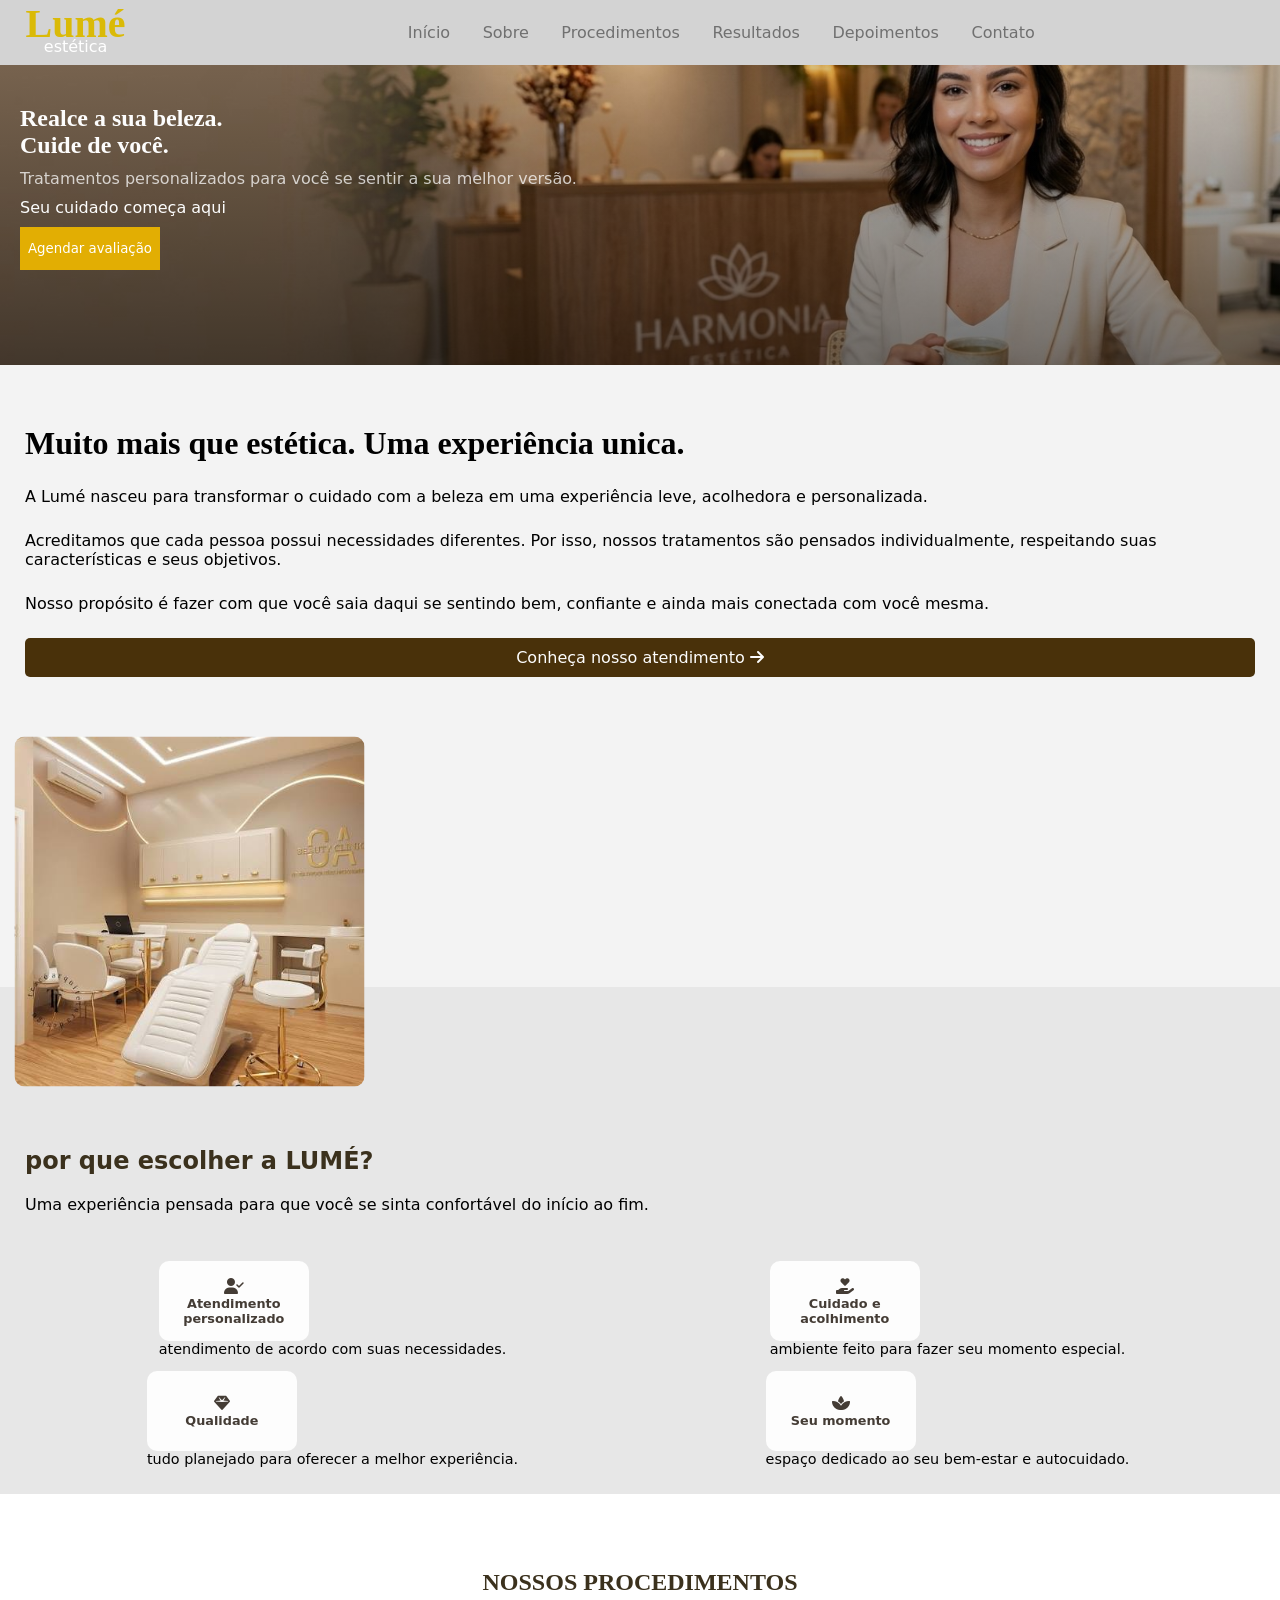
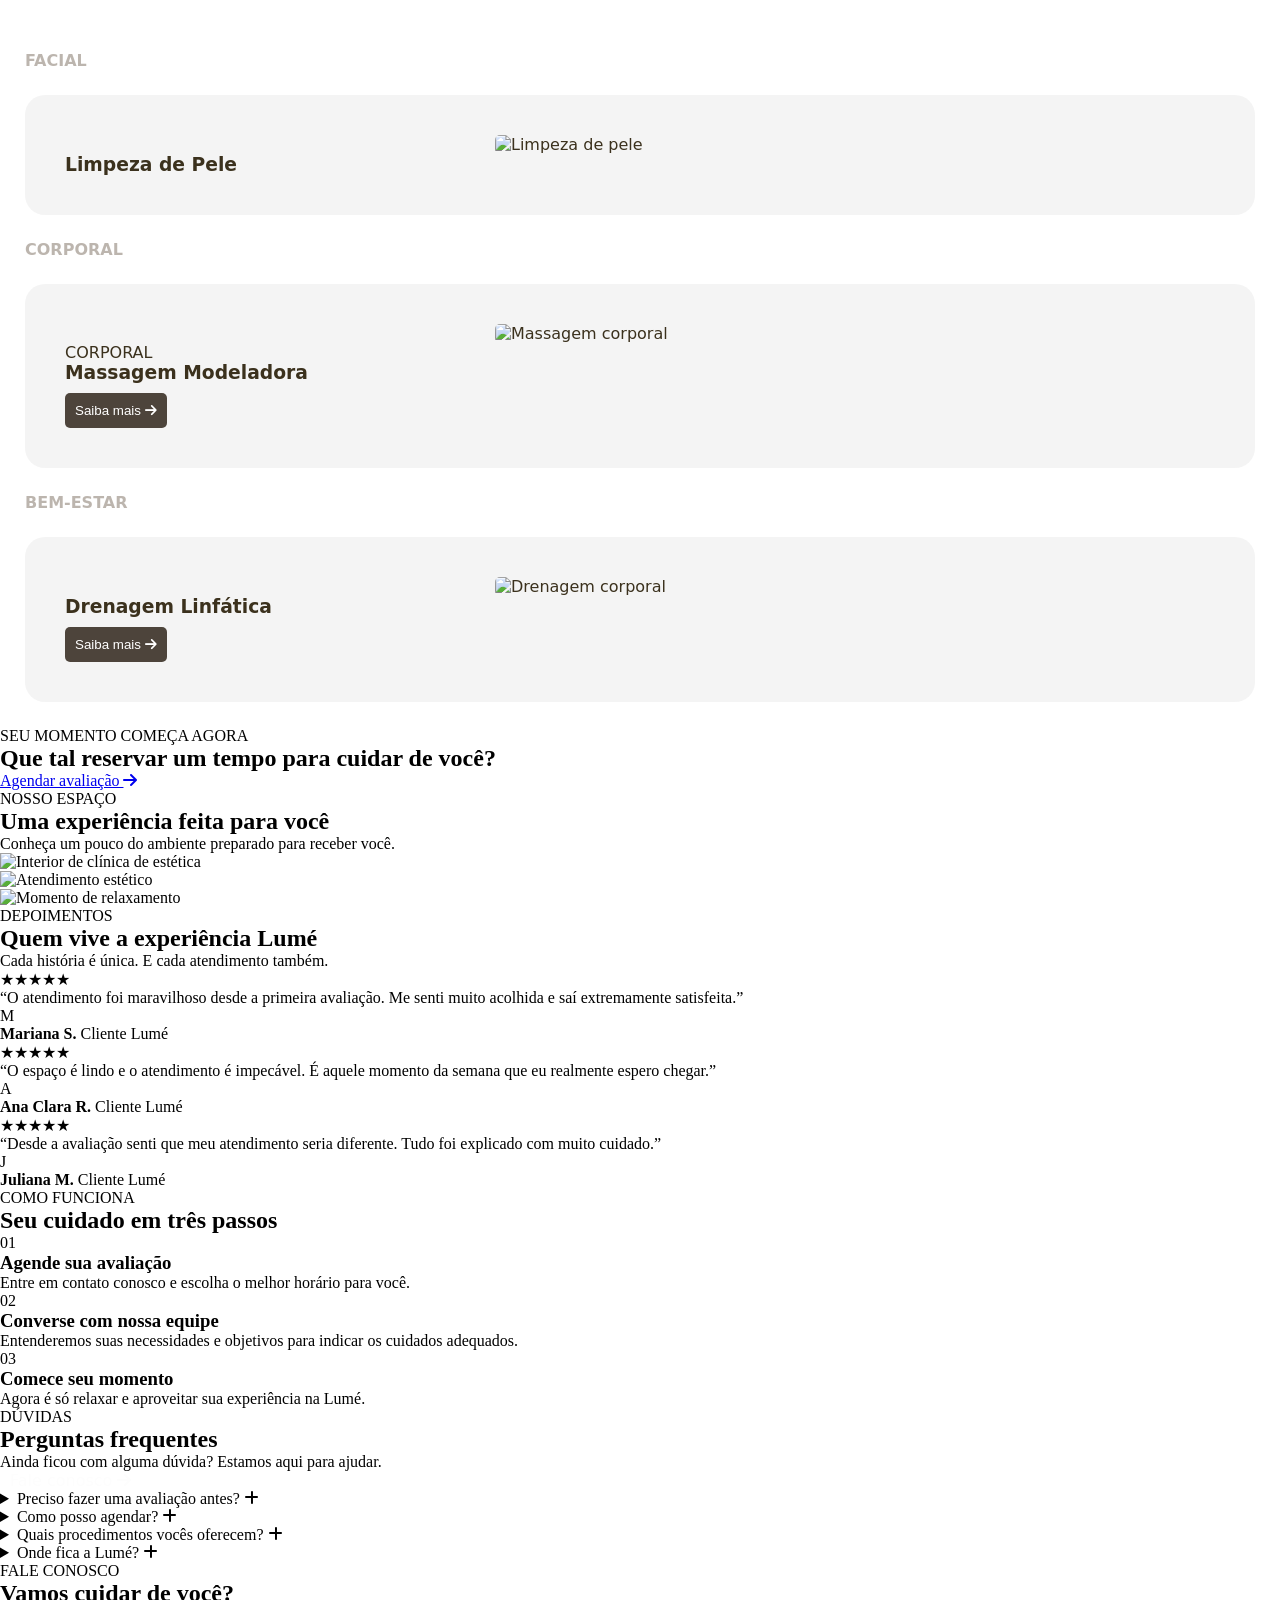
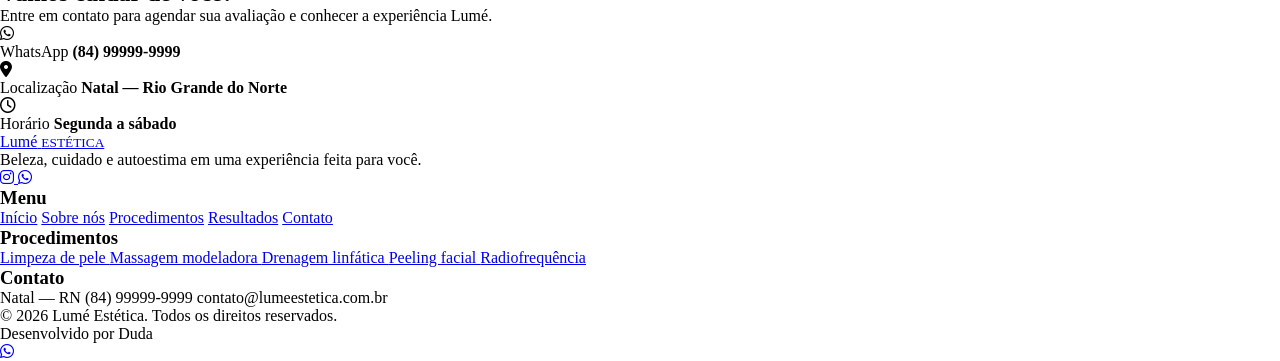
==== index.html @ 8b25fb11 "Initial commit" ====
<!DOCTYPE html>
<html lang="pt-BR">

<head>
    <meta charset="UTF-8">
    <meta name="viewport" content="width=device-width, initial-scale=1.0">

    <meta name="description"
        content="Lumé Estética — cuidados personalizados para realçar sua beleza, autoestima e bem-estar.">

    <title>Lumé Estética | Beleza, cuidado e autoestima</title>

    <!-- Google Fonts -->
    <link rel="preconnect" href="https://fonts.googleapis.com">
    <link rel="preconnect" href="https://fonts.gstatic.com" crossorigin>

    <link
        href="https://fonts.googleapis.com/css2?family=DM+Sans:wght@400;500;600;700&family=Playfair+Display:wght@400;500;600;700&display=swap"
        rel="stylesheet">

    <!-- Font Awesome -->
    <link rel="stylesheet"
        href="https://cdnjs.cloudflare.com/ajax/libs/font-awesome/6.5.2/css/all.min.css">

    <link rel="stylesheet" href="style.css">
</head>

<body>

    <!-- ================= HEADER ================= -->

    <header class="header">

        <div class="header-container">

            <div id="logo">
                <h1>Lumé</h1>
                <h2>estética</h2>
            </div>
            
            <nav id="nav">

                <a href="#inicio">Início</a>
                <a href="#sobre">Sobre</a>
                <a href="#procedimentos">Procedimentos</a>
                <a href="#resultados">Resultados</a>
                <a href="#depoimentos">Depoimentos</a>
                <a href="#contato">Contato</a>

            </nav>

            <button id="menu-mobile" class="hide">
                <i class="fa-solid fa-bars"></i>
            </button>

        </div>

    </header>


    <main>
        <section id="inicio">

            <div id="inicio-container">

                <div id="inicio-text">

                    <div id="title">
                        <h1>
                        Realce a sua beleza.
                    </h1>
                    <h1>
                        Cuide de você.
                    </h1>
                    </div>
                    
                    <p class="info">
                        Tratamentos personalizados para você se sentir
                        a
                        sua melhor versão.
                    </p>

                    <p class="dest">Seu cuidado começa aqui</p>
                        <button id="inicio-button">
                         <p>Agendar avaliação</p>
                        </button>
                        
                </div>
            </div>
        </section>

        <!-- ================= SOBRE ================= -->

        <section id="sobre">

            <div id="sobre-container">
         
                <div id="sobre-text">

                    <h2>
                        Muito mais que estética.
                        <span>Uma experiência unica.</span>
                    </h2>

                    <p>
                        A Lumé nasceu para transformar o cuidado com a
                        beleza em uma experiência leve, acolhedora e
                        personalizada.
                    </p>

                    <p>
                        Acreditamos que cada pessoa possui necessidades
                        diferentes. Por isso, nossos tratamentos são
                        pensados individualmente, respeitando suas
                        características e seus objetivos.
                    </p>

                    <p>
                        Nosso propósito é fazer com que você saia daqui
                        se sentindo bem, confiante e ainda mais conectada
                        com você mesma.
                    </p>

                    <div class="link">
                        <a href="#contato" class="text-link">
                        Conheça nosso atendimento
                        <i class="fa-solid fa-arrow-right"></i>
                    </a>
                    </div>
                    

                </div>

                <div class="img">
                    <img
                    src="imagens/clinica.png"
                    alt="clinica">
                </div>

            </div>

        </section>


        <!-- ================= DIFERENCIAIS ================= -->

        <section id="benefits">

            <div id="container">
                    <h2>
                        por que escolher a <span>LUMÉ?</span>
                    </h2>
                    <p>
                        Uma experiência pensada para que você se sinta
                        confortável do início ao fim.
                    </p>

                </div>


                <div class="benefits-grid">

                    <article class="benefit-card">

                        <div class="benefit-icon">
                            <i class="fa-solid fa-user-check"></i>
                            <h3>Atendimento personalizado</h3>
                        </div>

                        <p>
                            atendimento de acordo com suas
                            necessidades.
                        </p>

                    </article>


                    <article class="benefit-card">

                        <div class="benefit-icon">
                            <i class="fa-solid fa-hand-holding-heart"></i>
                            <h3>Cuidado e acolhimento</h3>
                        </div> 

                        <p>
                            ambiente feito para fazer seu momento especial.
                        </p>

                    </article>

                    <article class="benefit-card">

                        <div class="benefit-icon">
                            <i class="fa-solid fa-gem"></i>
                            <h3>Qualidade</h3>
                        </div>

                        <p>
                           tudo planejado para oferecer a melhor experiência.
                        </p>

                    </article>


                    <article class="benefit-card">

                        <div class="benefit-icon">
                            <i class="fa-solid fa-spa"></i>
                            <h3>Seu momento</h3>
                        </div>

                        <p>
                            espaço dedicado ao seu bem-estar e autocuidado.
                        </p>

                    </article>
                </div>
            </div>
        </section>


        <!-- ================= PROCEDIMENTOS ================= -->

        <section id="procedimentos">

            <div class="container">

                        <h2>
                            NOSSOS PROCEDIMENTOS
                        </h2>      

                <div class="procedimentos-grid">


                    <!-- PROCEDIMENTO 1 -->

                    <h4>FACIAL</h4>

                    <article class="procedimentos-card">

                        <div class="procedimentos-image">

                            <img
                                src="https://images.unsplash.com/photo-1570172619644-dfd03ed5d881?auto=format&fit=crop&w=800&q=80"
                                alt="Limpeza de pele">

                        </div>

                        <div class="procedimentos-content">

                            <h3>Limpeza de Pele</h3>
                        </div>

                    </article>


                    <!-- PROCEDIMENTO 2 -->

                    <h4>CORPORAL</h4>

                    <article class="procedimentos-card">

                        <div class="procedimentos-image">

                            <img
                                src="https://images.unsplash.com/photo-1540555700478-4be289fbecef?auto=format&fit=crop&w=800&q=80"
                                alt="Massagem corporal">

                        </div>

                        <div class="procedimentos-content">

                            <span>CORPORAL</span>

                            <h3>Massagem Modeladora</h3>


                            <button>
                                Saiba mais
                                <i class="fa-solid fa-arrow-right"></i>
                            </button>

                        </div>

                    </article>


                    <!-- PROCEDIMENTO 3 -->

                    <h4>BEM-ESTAR</h4>

                    <article class="procedimentos-card">

                        <div class="procedimentos-image">

                            <img
                                src="https://images.unsplash.com/photo-1600334129128-685c5582fd35?auto=format&fit=crop&w=800&q=80"
                                alt="Drenagem corporal">

                        </div>

                        <div class="procedimentos-content">

                            <h3>Drenagem Linfática</h3>

                            <button>
                                Saiba mais
                                <i class="fa-solid fa-arrow-right"></i>
                            </button>

                        </div>

                    </article>

                </div>

            </div>

        </section>


        <!-- ================= CTA ================= -->

        <section class="cta">

            <div class="container cta-content">

                <div>

                    <span>
                        SEU MOMENTO COMEÇA AGORA
                    </span>

                    <h2>
                        Que tal reservar um tempo
                        para cuidar de você?
                    </h2>

                </div>

                <a href="#contato" class="btn-light">
                    Agendar avaliação
                    <i class="fa-solid fa-arrow-right"></i>
                </a>

            </div>

        </section>


        <!-- ================= RESULTADOS ================= -->

        <section class="results" id="resultados">

            <div class="container">

                <div class="section-heading center">

                    <span class="section-label">
                        NOSSO ESPAÇO
                    </span>

                    <h2>
                        Uma experiência feita
                        para você
                    </h2>

                    <p>
                        Conheça um pouco do ambiente preparado
                        para receber você.
                    </p>

                </div>


                <div class="gallery">

                    <div class="gallery-item large">

                        <img
                            src="https://images.unsplash.com/photo-1600334089648-b0d9d3028eb2?auto=format&fit=crop&w=1000&q=85"
                            alt="Interior de clínica de estética">

                    </div>

                    <div class="gallery-item">

                        <img
                            src="https://images.unsplash.com/photo-1576091160399-112ba8d25d1d?auto=format&fit=crop&w=800&q=85"
                            alt="Atendimento estético">

                    </div>

                    <div class="gallery-item">

                        <img
                            src="https://images.unsplash.com/photo-1544161515-4ab6ce6db874?auto=format&fit=crop&w=800&q=85"
                            alt="Momento de relaxamento">

                    </div>

                </div>

            </div>

        </section>


        <!-- ================= DEPOIMENTOS ================= -->

        <section class="testimonials" id="depoimentos">

            <div class="container">

                <div class="section-heading center">

                    <span class="section-label">
                        DEPOIMENTOS
                    </span>

                    <h2>
                        Quem vive a experiência Lumé
                    </h2>

                    <p>
                        Cada história é única. E cada atendimento
                        também.
                    </p>

                </div>


                <div class="testimonials-grid">


                    <article class="testimonial">

                        <div class="stars">
                            ★★★★★
                        </div>

                        <p>
                            “O atendimento foi maravilhoso desde a
                            primeira avaliação. Me senti muito
                            acolhida e saí extremamente satisfeita.”
                        </p>

                        <div class="client">

                            <div class="client-avatar">
                                M
                            </div>

                            <div>
                                <strong>Mariana S.</strong>
                                <span>Cliente Lumé</span>
                            </div>

                        </div>

                    </article>


                    <article class="testimonial">

                        <div class="stars">
                            ★★★★★
                        </div>

                        <p>
                            “O espaço é lindo e o atendimento é
                            impecável. É aquele momento da semana
                            que eu realmente espero chegar.”
                        </p>

                        <div class="client">

                            <div class="client-avatar">
                                A
                            </div>

                            <div>
                                <strong>Ana Clara R.</strong>
                                <span>Cliente Lumé</span>
                            </div>

                        </div>

                    </article>


                    <article class="testimonial">

                        <div class="stars">
                            ★★★★★
                        </div>

                        <p>
                            “Desde a avaliação senti que meu
                            atendimento seria diferente. Tudo foi
                            explicado com muito cuidado.”
                        </p>

                        <div class="client">

                            <div class="client-avatar">
                                J
                            </div>

                            <div>
                                <strong>Juliana M.</strong>
                                <span>Cliente Lumé</span>
                            </div>

                        </div>

                    </article>

                </div>

            </div>

        </section>


        <!-- ================= COMO FUNCIONA ================= -->

        <section class="how">

            <div class="container">

                <div class="section-heading center">

                    <span class="section-label">
                        COMO FUNCIONA
                    </span>

                    <h2>
                        Seu cuidado em três passos
                    </h2>

                </div>


                <div class="steps">

                    <div class="step">

                        <div class="step-number">
                            01
                        </div>

                        <h3>Agende sua avaliação</h3>

                        <p>
                            Entre em contato conosco e escolha
                            o melhor horário para você.
                        </p>

                    </div>


                    <div class="step">

                        <div class="step-number">
                            02
                        </div>

                        <h3>Converse com nossa equipe</h3>

                        <p>
                            Entenderemos suas necessidades e
                            objetivos para indicar os cuidados
                            adequados.
                        </p>

                    </div>


                    <div class="step">

                        <div class="step-number">
                            03
                        </div>

                        <h3>Comece seu momento</h3>

                        <p>
                            Agora é só relaxar e aproveitar
                            sua experiência na Lumé.
                        </p>

                    </div>

                </div>

            </div>

        </section>


        <!-- ================= FAQ ================= -->

        <section class="faq">

            <div class="container faq-content">

                <div class="faq-title">

                    <span class="section-label">
                        DÚVIDAS
                    </span>

                    <h2>
                        Perguntas frequentes
                    </h2>

                    <p>
                        Ainda ficou com alguma dúvida?
                        Estamos aqui para ajudar.
                    </p>

                    <a href="#contato" class="text-link">
                        Fale conosco
                        <i class="fa-solid fa-arrow-right"></i>
                    </a>

                </div>


                <div class="faq-list">

                    <details>

                        <summary>
                            Preciso fazer uma avaliação antes?
                            <i class="fa-solid fa-plus"></i>
                        </summary>

                        <p>
                            A avaliação permite entender suas
                            necessidades e definir quais cuidados
                            são mais adequados para o seu caso.
                        </p>

                    </details>


                    <details>

                        <summary>
                            Como posso agendar?
                            <i class="fa-solid fa-plus"></i>
                        </summary>

                        <p>
                            Você pode entrar em contato pelo
                            WhatsApp ou utilizar o formulário
                            desta página.
                        </p>

                    </details>


                    <details>

                        <summary>
                            Quais procedimentos vocês oferecem?
                            <i class="fa-solid fa-plus"></i>
                        </summary>

                        <p>
                            Trabalhamos com diferentes protocolos
                            faciais e corporais. A indicação depende
                            da avaliação individual.
                        </p>

                    </details>


                    <details>

                        <summary>
                            Onde fica a Lumé?
                            <i class="fa-solid fa-plus"></i>
                        </summary>

                        <p>
                            Estamos localizados em Natal/RN.
                            Entre em contato para consultar nosso
                            endereço e horários disponíveis.
                        </p>

                    </details>

                </div>

            </div>

        </section>


        <!-- ================= CONTATO ================= -->

        <section class="contact" id="contato">

            <div class="container contact-content">


                <div class="contact-info">

                    <span class="section-label">
                        FALE CONOSCO
                    </span>

                    <h2>
                        Vamos cuidar de você?
                    </h2>

                    <p>
                        Entre em contato para agendar sua avaliação
                        e conhecer a experiência Lumé.
                    </p>


                    <div class="contact-item">

                        <div class="contact-icon">
                            <i class="fa-brands fa-whatsapp"></i>
                        </div>

                        <div>
                            <span>WhatsApp</span>
                            <strong>(84) 99999-9999</strong>
                        </div>

                    </div>


                    <div class="contact-item">

                        <div class="contact-icon">
                            <i class="fa-solid fa-location-dot"></i>
                        </div>

                        <div>
                            <span>Localização</span>
                            <strong>Natal — Rio Grande do Norte</strong>
                        </div>

                    </div>


                    <div class="contact-item">

                        <div class="contact-icon">
                            <i class="fa-regular fa-clock"></i>
                        </div>

                        <div>
                            <span>Horário</span>
                            <strong>Segunda a sábado</strong>
                        </div>

                    </div>

                </div>


                
                </div>

            </div>

        </section>

    </main>


    <!-- ================= FOOTER ================= -->

    <footer class="footer">

        <div class="container footer-content">


            <div class="footer-brand">

                <a href="#" class="logo footer-logo">

                    <span>Lumé</span>
                    <small>ESTÉTICA</small>

                </a>

                <p>
                    Beleza, cuidado e autoestima em
                    uma experiência feita para você.
                </p>

                <div class="social">

                    <a href="#" aria-label="Instagram">
                        <i class="fa-brands fa-instagram"></i>
                    </a>

                    <a href="#" aria-label="WhatsApp">
                        <i class="fa-brands fa-whatsapp"></i>
                    </a>

                </div>

            </div>


            <div class="footer-column">

                <h3>Menu</h3>

                <a href="#inicio">Início</a>
                <a href="#sobre">Sobre nós</a>
                <a href="#procedimentos">Procedimentos</a>
                <a href="#resultados">Resultados</a>
                <a href="#contato">Contato</a>

            </div>


            <div class="footer-column">

                <h3>Procedimentos</h3>

                <a href="#procedimentos">
                    Limpeza de pele
                </a>

                <a href="#procedimentos">
                    Massagem modeladora
                </a>

                <a href="#procedimentos">
                    Drenagem linfática
                </a>

                <a href="#procedimentos">
                    Peeling facial
                </a>

                <a href="#procedimentos">
                    Radiofrequência
                </a>

            </div>


            <div class="footer-column">

                <h3>Contato</h3>

                <span>Natal — RN</span>
                <span>(84) 99999-9999</span>
                <span>contato@lumeestetica.com.br</span>

            </div>

        </div>


        <div class="footer-bottom">

            <p>
                © 2026 Lumé Estética. Todos os direitos reservados.
            </p>

            <p>
                Desenvolvido por Duda
            </p>

        </div>

    </footer>


    <!-- ================= WHATSAPP ================= -->

    <a
        href="https://wa.me/5584999999999"
        class="whatsapp"
        target="_blank"
        aria-label="Falar pelo WhatsApp">

        <i class="fa-brands fa-whatsapp"></i>

    </a>


    <script src="script.js"></script>

</body>

</html>
---- style.css ----
* {
    margin: 0px;
    padding: 0px;
    box-sizing: border-box;
    
}

.header-container{
    padding: 23px;
    background-color: rgba(128, 128, 128, 0.349);
    display: flex;
    justify-content: center;
    position: relative;
}

#logo {
    position: absolute;
    top: 0;
    left: 2%;
}

#logo h1 {
    color: rgb(218, 186, 7);
    font-size: 2.5em;
    text-align: center;
}

#logo h2 {
    font-size: 1em;
    color: white;
    font-family: system-ui, -apple-system, BlinkMacSystemFont, 'Segoe UI', Roboto, Oxygen, Ubuntu, Cantarell, 'Open Sans', 'Helvetica Neue', sans-serif;
    font-weight: 400;
    text-align: center;
    margin-top: -10px;
}

#nav{
    justify-content: center;
    display: flex;
    justify-content: space-evenly;
    gap: 7%;
    
    
}

#nav a {
    text-decoration: none;
    color: rgb(71, 71, 71);
    font-family: system-ui, -apple-system, BlinkMacSystemFont, 'Segoe UI', Roboto, Oxygen, Ubuntu, Cantarell, 'Open Sans', 'Helvetica Neue', sans-serif;
    opacity: 0.7;
    
    
}

#nav a:hover{
    border-bottom: 3px solid rgb(218, 186, 7);
    padding-bottom: 1px;
    opacity: 1;
}

.hide {
    display: none;
}

#inicio {
    background-color: rgb(226, 174, 3);
    background-image:  linear-gradient(rgba(7, 7, 7, 0.151), rgba(0, 0, 0, 0.521)), url(imagens/Gemini_Generated_Image_r34bfqr34bfqr34b.jpg);
    background-size: cover;
    background-position: center;
    height: 300px;
}

#inicio-text{
    display: flex;
    flex-direction: column;
    color: #fdfdfd;
    padding: 40px 20px 40px 20px;
    gap: 10px;
}

#inicio-text p {
    font-family: system-ui, -apple-system, BlinkMacSystemFont, 'Segoe UI', Roboto, Oxygen, Ubuntu, Cantarell, 'Open Sans', 'Helvetica Neue', sans-serif;
    
}

.info {
    padding-right: 80px;
    color: rgba(255, 255, 255, 0.747);
}

#inicio-button {
    width: 140px;
    border: none;
    background-color: rgb(226, 174, 3);
    color: white;
    padding: 14px 0px; 
    transition: .4s;
   
}

#inicio-button p {
    font-weight: 500;
   
}

#inicio-button:hover {
    background-color: rgb(207, 143, 5);
    padding: 17px 0px;
    width: 150px;
    box-shadow: 0px 0px 25px rgba(0, 0, 0, 0.507);
    
}

.dest {
    font-weight: 500;
}

#sobre {
    background-color: rgb(243, 243, 243);
    padding: 60px 25px;
}

#sobre-container {
    display: flex;
    flex-direction: column;
    justify-content: center;
    padding-bottom: 180px;
    gap: 70px;
    position: relative;

}

#sobre-text h2 {
    font-size: 2em;
    margin-bottom: 25px;
}

#sobre-text p {
    font-size: 1em;
    margin-bottom: 25px;
    font-family: system-ui, -apple-system, BlinkMacSystemFont, 'Segoe UI', Roboto, Oxygen, Ubuntu, Cantarell, 'Open Sans', 'Helvetica Neue', sans-serif;
}

.link {
    text-align: center;
    background-color: rgb(73, 49, 10);
    padding: 10px;
    border-radius: 5px;
}

.text-link {
    text-decoration: none;
    font-family: system-ui, -apple-system, BlinkMacSystemFont, 'Segoe UI', Roboto, Oxygen, Ubuntu, Cantarell, 'Open Sans', 'Helvetica Neue', sans-serif;
    color: #fdfdfd;
    padding: 10px;
}

#sobre img {
    position: absolute;
    transform: translate(-3%, -3%);
    width: 350px;
    display: block;
    margin: auto;
    border-radius: 10px;
}

#benefits {
    background-color: rgb(231, 231, 231);
    padding: 160px 25px 20px 25px;
    
    font-family: system-ui, -apple-system, BlinkMacSystemFont, 'Segoe UI', Roboto, Oxygen, Ubuntu, Cantarell, 'Open Sans', 'Helvetica Neue', sans-serif;
}

#benefits h2 {
    margin-bottom: 20px;
    color: #3b311d;
  
}

#benefits span {
    font-weight: bolder;
    color: #3b311d;
  
}

.benefits-grid {
    margin-top: 40px;
    display: grid;
    grid-template-columns: 1fr 1fr;
    grid-template-rows: 1fr 1fr;
    justify-content: center;
    align-items: center;
    justify-items: center;
    align-content: center;
    
    text-align: center;
    
}

.benefit-icon {

    font-family: system-ui, -apple-system, BlinkMacSystemFont, 'Segoe UI', Roboto, Oxygen, Ubuntu, Cantarell, 'Open Sans', 'Helvetica Neue', sans-serif;
    border-radius: 10px;
    background-color: #fdfdfd;
    color: #443c35;
    text-align: center;
    width: 150px;
    height: 80px;
    justify-content: center;
    align-items: center;
    justify-items: center;
    align-content: center;

}



.benefit-icon h3{
    font-size: 0.8em;

}

.benefit-card {
    
    padding: 7px;
    justify-content: center;
    align-items: center;
    justify-items: center;
    align-content: center;
    text-align: start;
}

.benefit-card p{
   font-size: 0.9em;
}

#procedimentos h2 {
    padding: 5px;
    margin-top: 70px;
    margin-bottom: 50px;
    font-size: 1.5em;
    color: #3b311d;
    text-align: center;
}

.procedimentos-card {
    position: relative;
background-color: rgba(228, 228, 228, 0.411);
color: #3b311d;
padding: 40px;
margin: 25px;
border-radius: 20px;
font-family: system-ui, -apple-system, BlinkMacSystemFont, 'Segoe UI', Roboto, Oxygen, Ubuntu, Cantarell, 'Open Sans', 'Helvetica Neue', sans-serif;
}

.procedimentos-card p {
   color: black;
}

.procedimentos-card img {
    width: 290px;
    display: block;
    margin: auto;
    border-radius: 5px;
}


#procedimentos h4{
    margin-left: 25px;
    font-weight: bolder;
    color: #68574971;
    font-family: system-ui, -apple-system, BlinkMacSystemFont, 'Segoe UI', Roboto, Oxygen, Ubuntu, Cantarell, 'Open Sans', 'Helvetica Neue', sans-serif;
}

.procedimentos-content button {
    margin-top: 10px;
    text-decoration: none;
    color: white;
    background-color: #3f352bea;
    padding: 10px;
    border: none;
    border-radius: 5px;

}
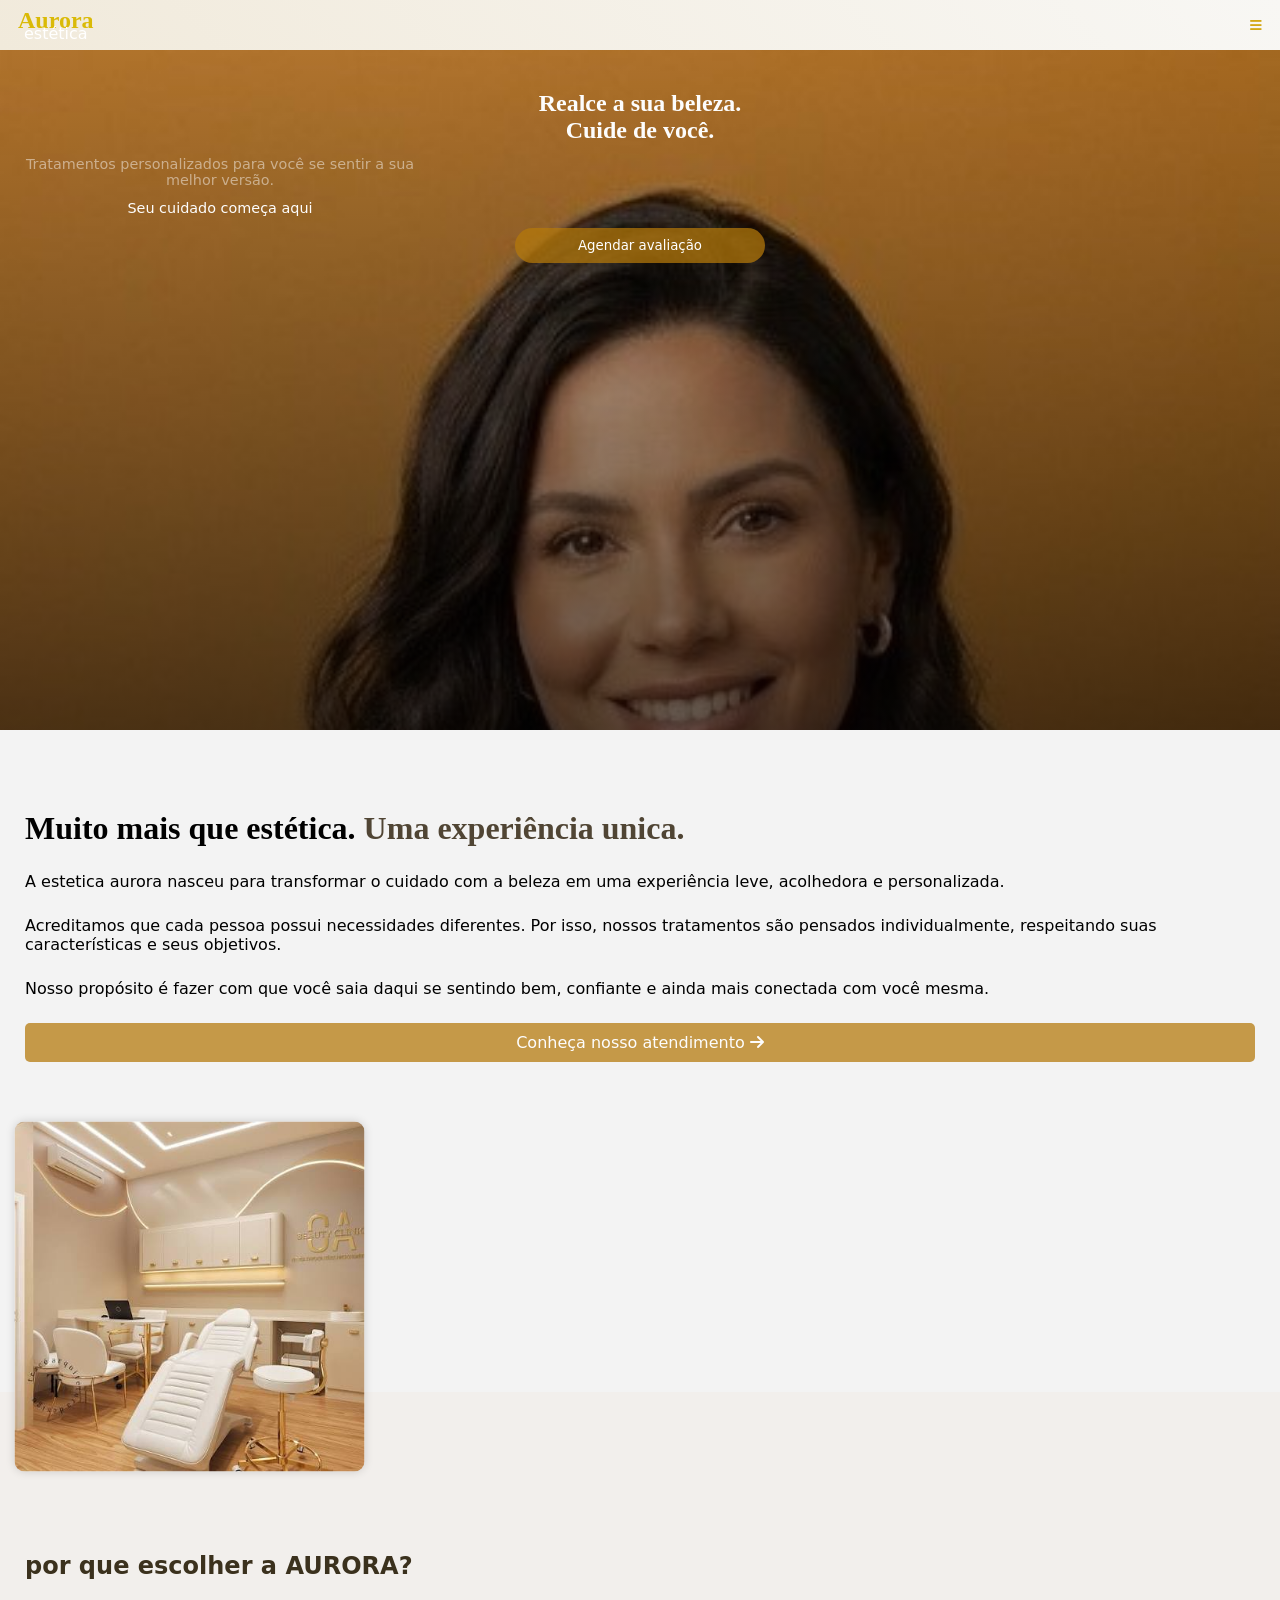
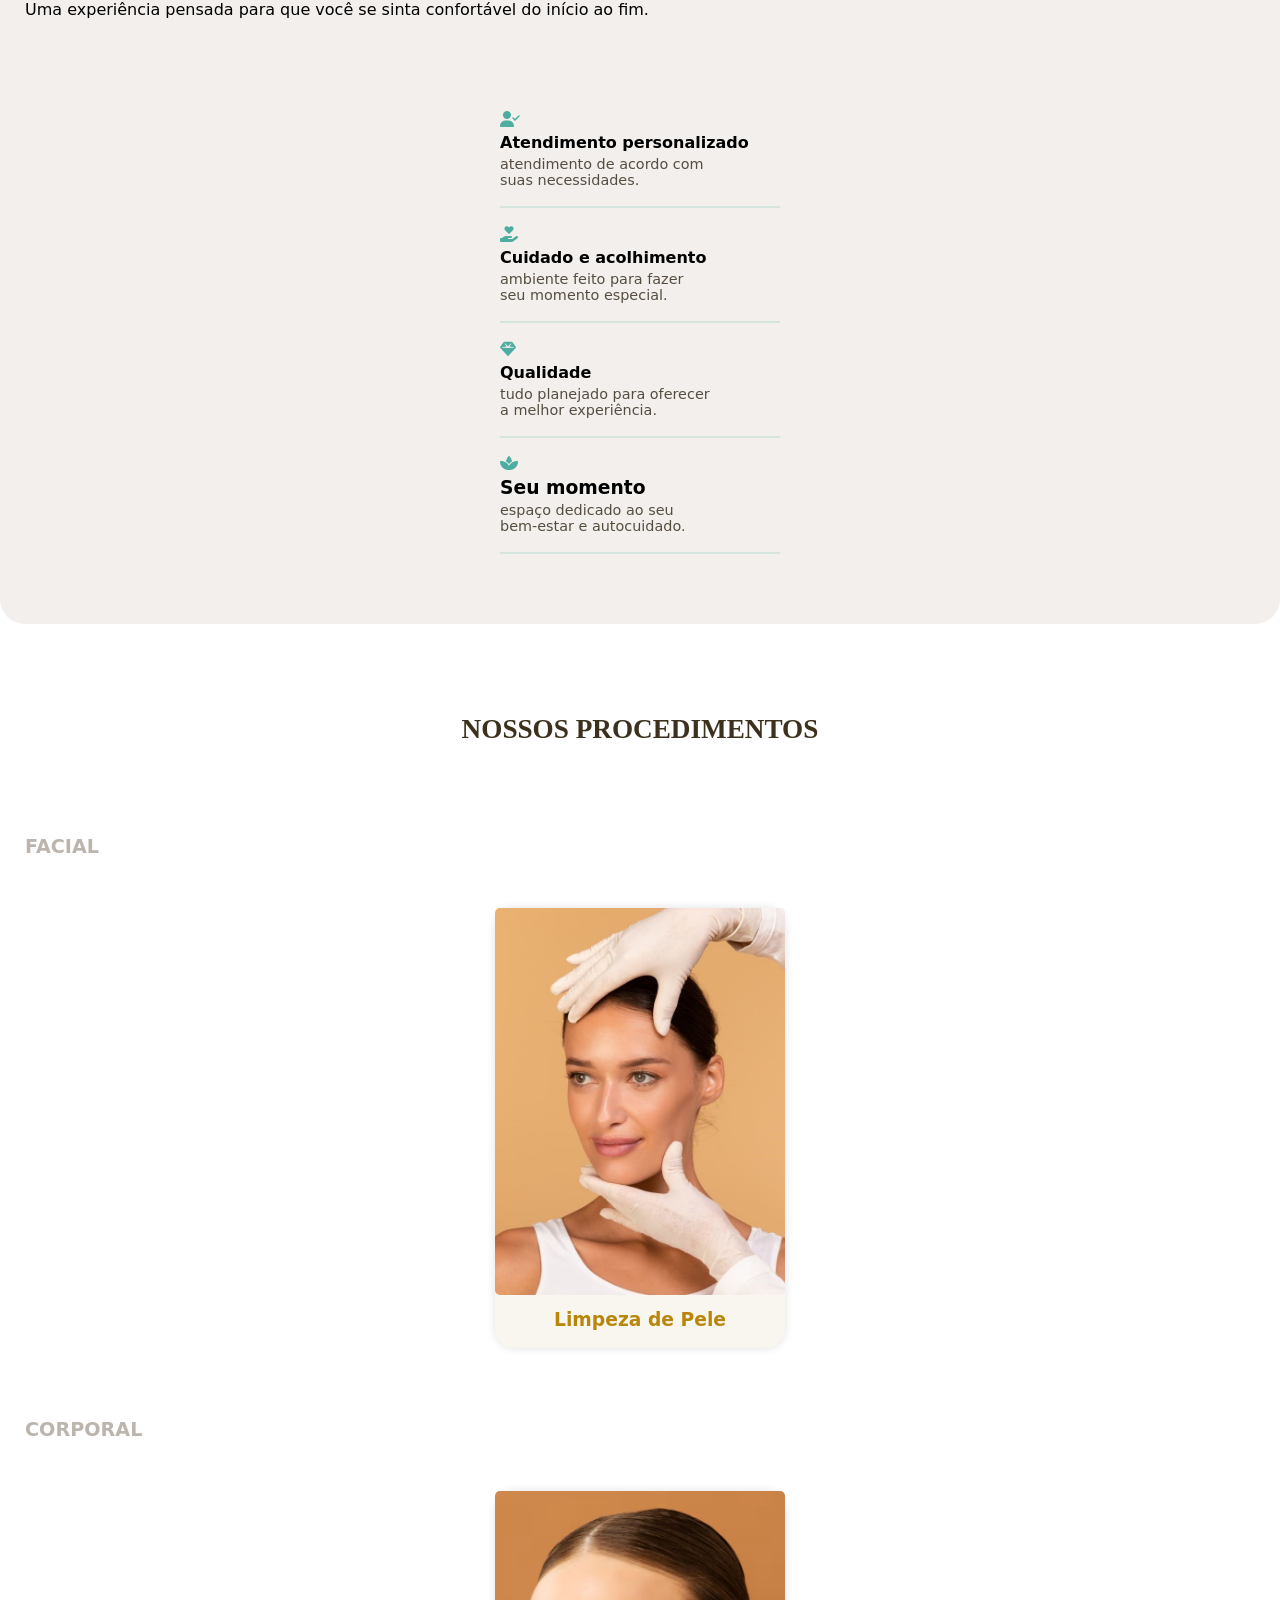
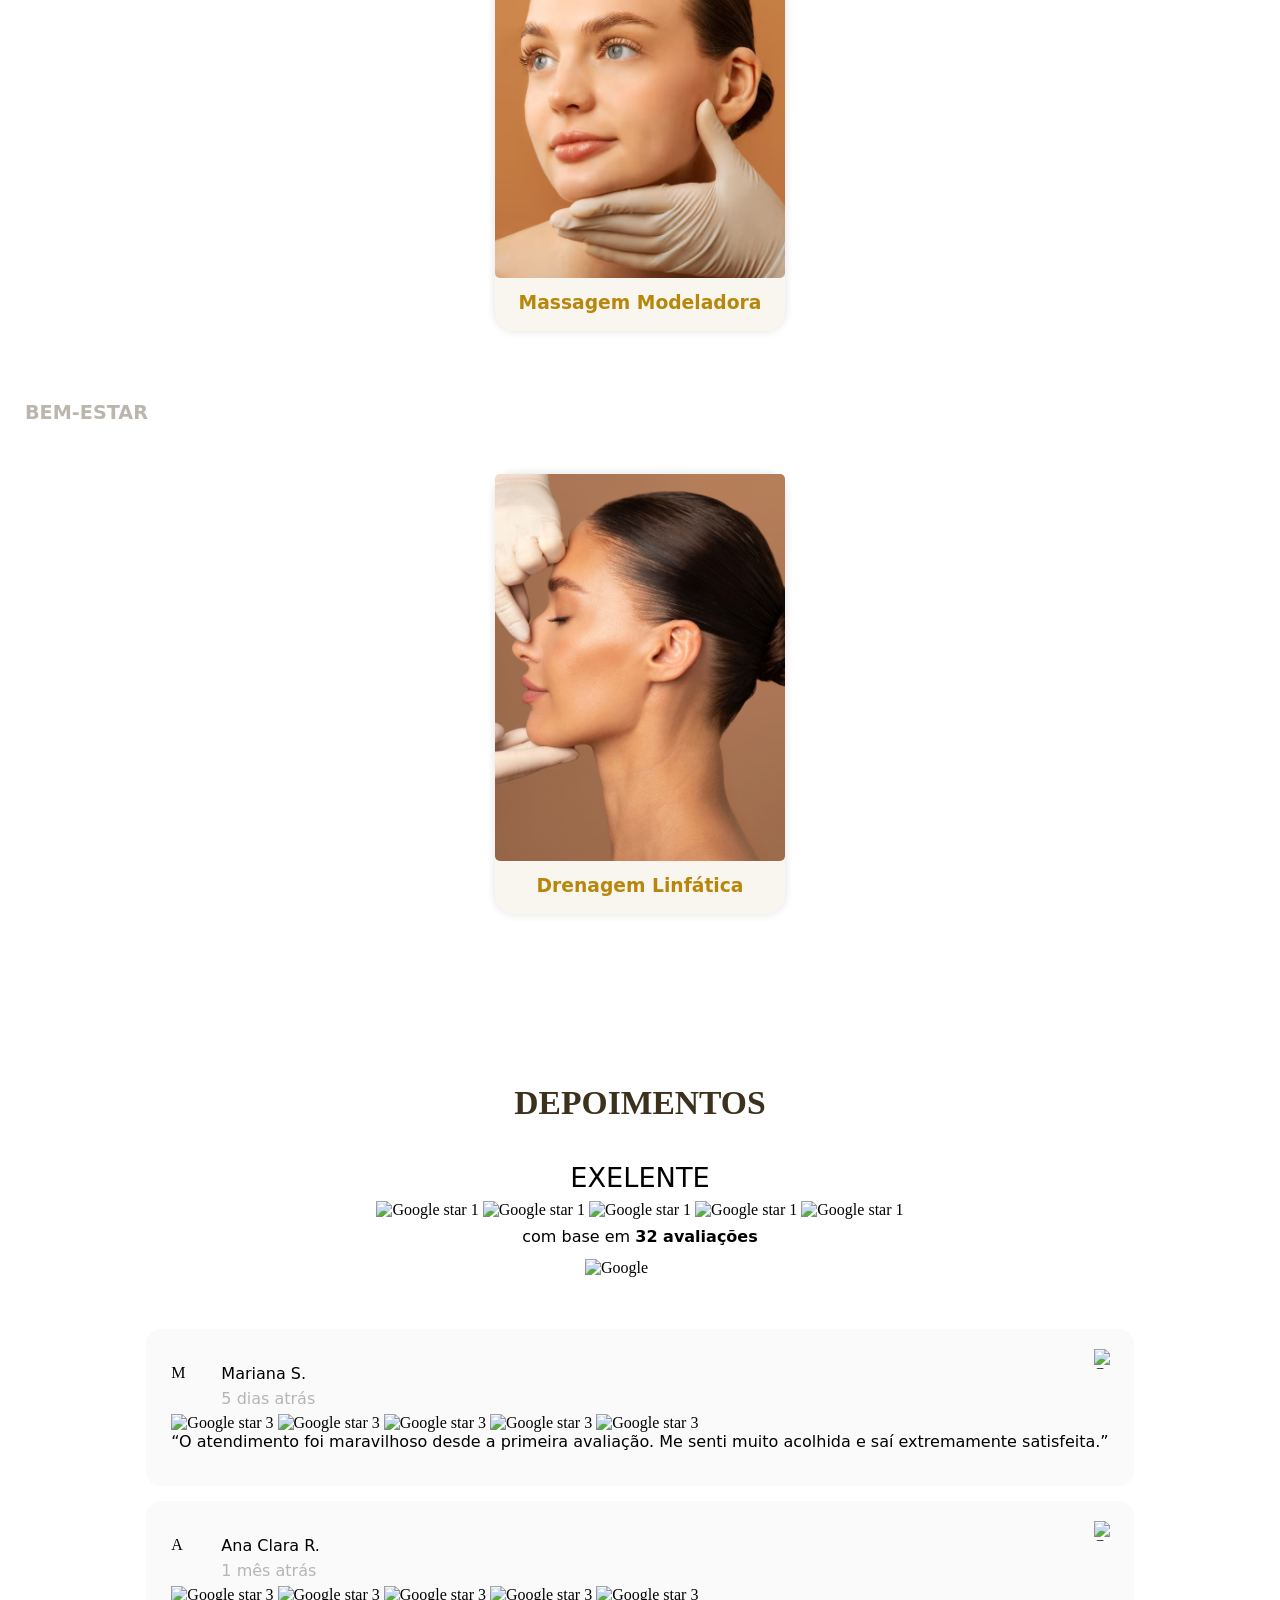
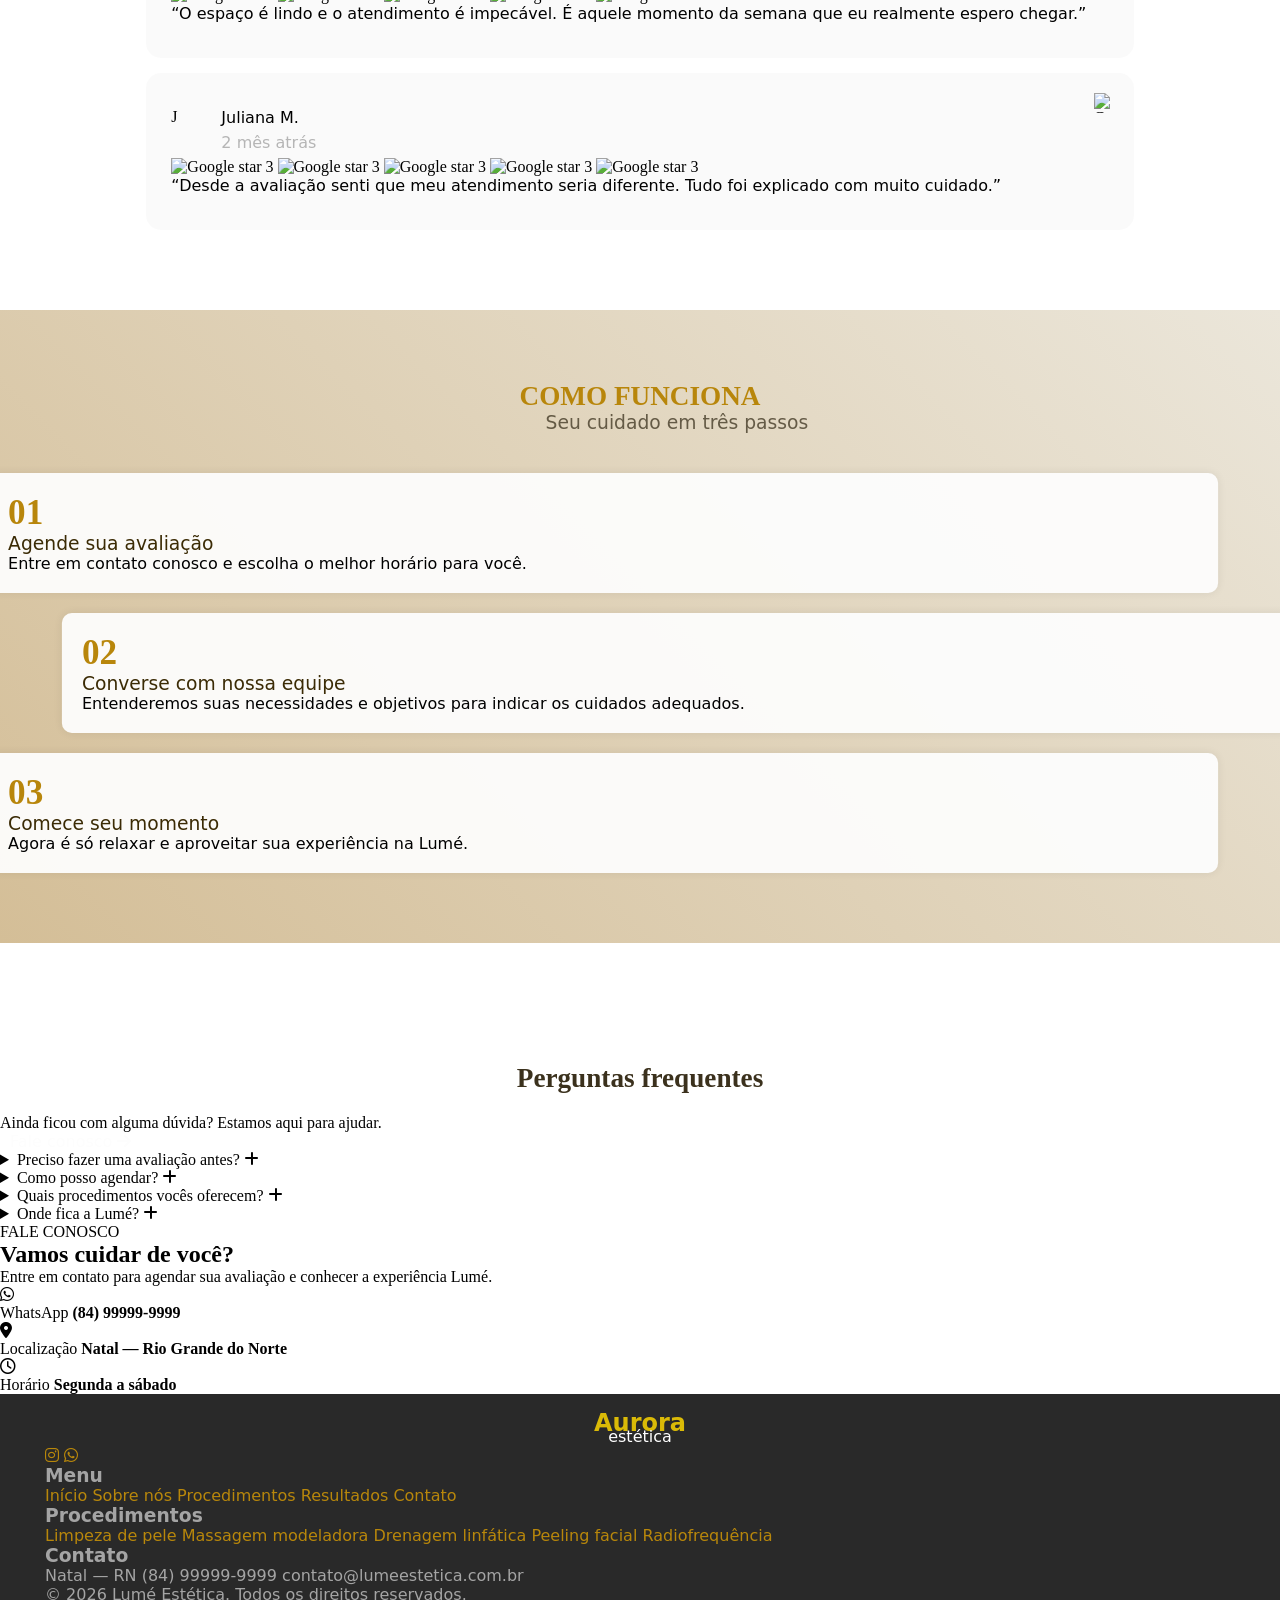
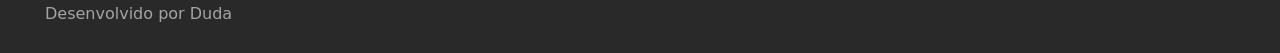
==== commit 35eafffc: "updates" ====
--- a/index.html
+++ b/index.html
@@ -29,33 +29,30 @@
 
     <!-- ================= HEADER ================= -->
 
-    <header class="header">
 
         <div class="header-container">
 
-            <div id="logo">
-                <h1>Lumé</h1>
+            <div class="logo">
+                <h1>Aurora</h1>
                 <h2>estética</h2>
             </div>
             
-            <nav id="nav">
+            <nav id="nav" class="hide">
 
                 <a href="#inicio">Início</a>
                 <a href="#sobre">Sobre</a>
                 <a href="#procedimentos">Procedimentos</a>
-                <a href="#resultados">Resultados</a>
                 <a href="#depoimentos">Depoimentos</a>
                 <a href="#contato">Contato</a>
 
             </nav>
 
-            <button id="menu-mobile" class="hide">
+            <button id="menu-mobile" >
                 <i class="fa-solid fa-bars"></i>
             </button>
 
         </div>
 
-    </header>
 
 
     <main>
@@ -103,7 +100,7 @@
                     </h2>
 
                     <p>
-                        A Lumé nasceu para transformar o cuidado com a
+                        A estetica aurora nasceu para transformar o cuidado com a
                         beleza em uma experiência leve, acolhedora e
                         personalizada.
                     </p>
@@ -148,7 +145,7 @@
 
             <div id="container">
                     <h2>
-                        por que escolher a <span>LUMÉ?</span>
+                        por que escolher a <span>AURORA?</span>
                     </h2>
                     <p>
                         Uma experiência pensada para que você se sinta
@@ -164,10 +161,12 @@
 
                         <div class="benefit-icon">
                             <i class="fa-solid fa-user-check"></i>
-                            <h3>Atendimento personalizado</h3>
-                        </div>
-
-                        <p>
+                            
+                        </div>
+
+                        <h4>Atendimento personalizado</h4>
+                        <p>
+                            
                             atendimento de acordo com suas
                             necessidades.
                         </p>
@@ -179,9 +178,10 @@
 
                         <div class="benefit-icon">
                             <i class="fa-solid fa-hand-holding-heart"></i>
-                            <h3>Cuidado e acolhimento</h3>
+                            
                         </div> 
 
+                        <h4>Cuidado e acolhimento</h4>
                         <p>
                             ambiente feito para fazer seu momento especial.
                         </p>
@@ -192,9 +192,10 @@
 
                         <div class="benefit-icon">
                             <i class="fa-solid fa-gem"></i>
-                            <h3>Qualidade</h3>
-                        </div>
-
+                            
+                        </div>
+
+                        <h4>Qualidade</h4>
                         <p>
                            tudo planejado para oferecer a melhor experiência.
                         </p>
@@ -206,9 +207,10 @@
 
                         <div class="benefit-icon">
                             <i class="fa-solid fa-spa"></i>
-                            <h3>Seu momento</h3>
-                        </div>
-
+                            
+                        </div>
+
+                        <h3>Seu momento</h3>
                         <p>
                             espaço dedicado ao seu bem-estar e autocuidado.
                         </p>
@@ -225,7 +227,7 @@
 
             <div class="container">
 
-                        <h2>
+                        <h2 class="titulo">
                             NOSSOS PROCEDIMENTOS
                         </h2>      
 
@@ -241,8 +243,7 @@
                         <div class="procedimentos-image">
 
                             <img
-                                src="https://images.unsplash.com/photo-1570172619644-dfd03ed5d881?auto=format&fit=crop&w=800&q=80"
-                                alt="Limpeza de pele">
+                                src="imagens/procedimento-facial.jpg">
 
                         </div>
 
@@ -263,23 +264,15 @@
                         <div class="procedimentos-image">
 
                             <img
-                                src="https://images.unsplash.com/photo-1540555700478-4be289fbecef?auto=format&fit=crop&w=800&q=80"
+                                src="imagens/procedimento-facial2.jpg"
                                 alt="Massagem corporal">
 
                         </div>
 
                         <div class="procedimentos-content">
 
-                            <span>CORPORAL</span>
-
                             <h3>Massagem Modeladora</h3>
 
-
-                            <button>
-                                Saiba mais
-                                <i class="fa-solid fa-arrow-right"></i>
-                            </button>
-
                         </div>
 
                     </article>
@@ -294,7 +287,7 @@
                         <div class="procedimentos-image">
 
                             <img
-                                src="https://images.unsplash.com/photo-1600334129128-685c5582fd35?auto=format&fit=crop&w=800&q=80"
+                                src="imagens/procedimento-facial3.jpg"
                                 alt="Drenagem corporal">
 
                         </div>
@@ -303,168 +296,111 @@
 
                             <h3>Drenagem Linfática</h3>
 
-                            <button>
-                                Saiba mais
-                                <i class="fa-solid fa-arrow-right"></i>
-                            </button>
-
-                        </div>
-
-                    </article>
-
-                </div>
-
-            </div>
-
+                        </div>
+                    </article>
+                </div>
+            </div>
         </section>
-
-
-        <!-- ================= CTA ================= -->
-
-        <section class="cta">
-
-            <div class="container cta-content">
-
-                <div>
-
-                    <span>
-                        SEU MOMENTO COMEÇA AGORA
-                    </span>
-
-                    <h2>
-                        Que tal reservar um tempo
-                        para cuidar de você?
-                    </h2>
-
-                </div>
-
-                <a href="#contato" class="btn-light">
-                    Agendar avaliação
-                    <i class="fa-solid fa-arrow-right"></i>
-                </a>
-
-            </div>
-
-        </section>
-
-
-        <!-- ================= RESULTADOS ================= -->
-
-        <section class="results" id="resultados">
-
-            <div class="container">
-
-                <div class="section-heading center">
-
-                    <span class="section-label">
-                        NOSSO ESPAÇO
-                    </span>
-
-                    <h2>
-                        Uma experiência feita
-                        para você
-                    </h2>
+    
+        <!-- ================= DEPOIMENTOS ================= -->
+
+        <section id="depoimentos">
+
+            <h2 class="titulo">
+                DEPOIMENTOS
+            </h2>
+
+            <div id="google-info">
+                <h3>
+                EXELENTE
+                </h3>
+
+                <div class="stars">
+                            <img decoding="async" class="ti-star skip-lazy" src="https://cdn.trustindex.io/assets/platform/Google/star/f.svg" alt="Google star 1" width="27" height="27" loading="lazy">
+                            <img decoding="async" class="ti-star skip-lazy" src="https://cdn.trustindex.io/assets/platform/Google/star/f.svg" alt="Google star 1" width="27" height="27" loading="lazy">
+                            <img decoding="async" class="ti-star skip-lazy" src="https://cdn.trustindex.io/assets/platform/Google/star/f.svg" alt="Google star 1" width="27" height="27" loading="lazy">
+                            <img decoding="async" class="ti-star skip-lazy" src="https://cdn.trustindex.io/assets/platform/Google/star/f.svg" alt="Google star 1" width="27" height="27" loading="lazy">
+                            <img decoding="async" class="ti-star skip-lazy" src="https://cdn.trustindex.io/assets/platform/Google/star/f.svg" alt="Google star 1" width="27" height="27" loading="lazy">
+                </div>
+
+                <p>
+                com base em <strong>32 avaliações 
+                </strong>
+                </p>
+
+                <img decoding="async" class="logo-google skip-lazy" src="https://cdn.trustindex.io/assets/platform/Google/logo.svg" width="150" height="25" loading="lazy" alt="Google" style="width: 110px !important; height: 35px !important" data-size="1" data-logo-styles-added="1">
+            </div>
+
+            <div class="avaliacao-grid">
+
+                <article class="avaliacao">
+
+                    <img decoding="async" class="icone-google" src="https://cdn.trustindex.io/assets/platform/Google/icon.svg" alt="Google" width="20" height="20" loading="lazy">
+
+                    <div class="client">
+
+                        <div class="client-avatar">
+                            M
+                        </div>
+
+                        <div class="client-name">
+                            <p>Mariana S.</p>
+                            
+                        </div>
+
+                        <div class="client-data">
+                                <p class="data">5 dias atrás</p>
+                            </div>
+
+                    </div>
+
+                    <div class="stars">
+                            <img class="ti-star" src="https://cdn.trustindex.io/assets/platform/Google/star/f.svg" alt="Google star 3" width="17" height="17" loading="lazy">
+                            <img class="ti-star" src="https://cdn.trustindex.io/assets/platform/Google/star/f.svg" alt="Google star 3" width="17" height="17" loading="lazy">
+                            <img class="ti-star" src="https://cdn.trustindex.io/assets/platform/Google/star/f.svg" alt="Google star 3" width="17" height="17" loading="lazy">
+                            <img class="ti-star" src="https://cdn.trustindex.io/assets/platform/Google/star/f.svg" alt="Google star 3" width="17" height="17" loading="lazy">
+                            <img class="ti-star" src="https://cdn.trustindex.io/assets/platform/Google/star/f.svg" alt="Google star 3" width="17" height="17" loading="lazy">
+                        </div>
+                        
 
                     <p>
-                        Conheça um pouco do ambiente preparado
-                        para receber você.
+                        “O atendimento foi maravilhoso desde a
+                        primeira avaliação. Me senti muito
+                        acolhida e saí extremamente satisfeita.”
                     </p>
 
-                </div>
-
-
-                <div class="gallery">
-
-                    <div class="gallery-item large">
-
-                        <img
-                            src="https://images.unsplash.com/photo-1600334089648-b0d9d3028eb2?auto=format&fit=crop&w=1000&q=85"
-                            alt="Interior de clínica de estética">
-
-                    </div>
-
-                    <div class="gallery-item">
-
-                        <img
-                            src="https://images.unsplash.com/photo-1576091160399-112ba8d25d1d?auto=format&fit=crop&w=800&q=85"
-                            alt="Atendimento estético">
-
-                    </div>
-
-                    <div class="gallery-item">
-
-                        <img
-                            src="https://images.unsplash.com/photo-1544161515-4ab6ce6db874?auto=format&fit=crop&w=800&q=85"
-                            alt="Momento de relaxamento">
-
-                    </div>
-
-                </div>
-
-            </div>
-
-        </section>
-
-
-        <!-- ================= DEPOIMENTOS ================= -->
-
-        <section class="testimonials" id="depoimentos">
-
-            <div class="container">
-
-                <div class="section-heading center">
-
-                    <span class="section-label">
-                        DEPOIMENTOS
-                    </span>
-
-                    <h2>
-                        Quem vive a experiência Lumé
-                    </h2>
-
-                    <p>
-                        Cada história é única. E cada atendimento
-                        também.
-                    </p>
-
-                </div>
-
-
-                <div class="testimonials-grid">
-
-
-                    <article class="testimonial">
+                    
+
+                </article>
+
+
+                    <article class="avaliacao">
+
+                        <img decoding="async" class="icone-google" src="https://cdn.trustindex.io/assets/platform/Google/icon.svg" alt="Google" width="20" height="20" loading="lazy">
+
+                        <div class="client">
+
+                            <div class="client-avatar">
+                                A
+                            </div>
+
+                            <div class="client-name">
+                                <p>Ana Clara R.</p>
+                                
+                            </div>
+
+                            <div class="client-data">
+                                <p class="data">1 mês atrás</p>
+                            </div>
+
+                        </div>
 
                         <div class="stars">
-                            ★★★★★
-                        </div>
-
-                        <p>
-                            “O atendimento foi maravilhoso desde a
-                            primeira avaliação. Me senti muito
-                            acolhida e saí extremamente satisfeita.”
-                        </p>
-
-                        <div class="client">
-
-                            <div class="client-avatar">
-                                M
-                            </div>
-
-                            <div>
-                                <strong>Mariana S.</strong>
-                                <span>Cliente Lumé</span>
-                            </div>
-
-                        </div>
-
-                    </article>
-
-
-                    <article class="testimonial">
-
-                        <div class="stars">
-                            ★★★★★
+                            <img class="ti-star" src="https://cdn.trustindex.io/assets/platform/Google/star/f.svg" alt="Google star 3" width="17" height="17" loading="lazy">
+                            <img class="ti-star" src="https://cdn.trustindex.io/assets/platform/Google/star/f.svg" alt="Google star 3" width="17" height="17" loading="lazy">
+                            <img class="ti-star" src="https://cdn.trustindex.io/assets/platform/Google/star/f.svg" alt="Google star 3" width="17" height="17" loading="lazy">
+                            <img class="ti-star" src="https://cdn.trustindex.io/assets/platform/Google/star/f.svg" alt="Google star 3" width="17" height="17" loading="lazy">
+                            <img class="ti-star" src="https://cdn.trustindex.io/assets/platform/Google/star/f.svg" alt="Google star 3" width="17" height="17" loading="lazy">
                         </div>
 
                         <p>
@@ -473,26 +409,38 @@
                             que eu realmente espero chegar.”
                         </p>
 
+                        
+
+                    </article>
+
+
+                    <article class="avaliacao">
+
+                        <img decoding="async" class="icone-google" src="https://cdn.trustindex.io/assets/platform/Google/icon.svg" alt="Google" width="20" height="20" loading="lazy">
+
                         <div class="client">
 
                             <div class="client-avatar">
-                                A
+                                J
                             </div>
 
-                            <div>
-                                <strong>Ana Clara R.</strong>
-                                <span>Cliente Lumé</span>
+                            <div class="client-name">
+                                <p>Juliana M.</p>
+    
                             </div>
 
-                        </div>
-
-                    </article>
-
-
-                    <article class="testimonial">
+                            <div class="client-data">
+                                <p class="data">2 mês atrás</p>
+                            </div>
+
+                        </div>
 
                         <div class="stars">
-                            ★★★★★
+                            <img class="ti-star" src="https://cdn.trustindex.io/assets/platform/Google/star/f.svg" alt="Google star 3" width="17" height="17" loading="lazy">
+                            <img class="ti-star" src="https://cdn.trustindex.io/assets/platform/Google/star/f.svg" alt="Google star 3" width="17" height="17" loading="lazy">
+                            <img class="ti-star" src="https://cdn.trustindex.io/assets/platform/Google/star/f.svg" alt="Google star 3" width="17" height="17" loading="lazy">
+                            <img class="ti-star" src="https://cdn.trustindex.io/assets/platform/Google/star/f.svg" alt="Google star 3" width="17" height="17" loading="lazy">
+                            <img class="ti-star" src="https://cdn.trustindex.io/assets/platform/Google/star/f.svg" alt="Google star 3" width="17" height="17" loading="lazy">
                         </div>
 
                         <p>
@@ -501,25 +449,9 @@
                             explicado com muito cuidado.”
                         </p>
 
-                        <div class="client">
-
-                            <div class="client-avatar">
-                                J
-                            </div>
-
-                            <div>
-                                <strong>Juliana M.</strong>
-                                <span>Cliente Lumé</span>
-                            </div>
-
-                        </div>
-
-                    </article>
-
-                </div>
-
-            </div>
-
+                    </article>
+                </div>
+            </div>
         </section>
 
 
@@ -529,22 +461,22 @@
 
             <div class="container">
 
-                <div class="section-heading center">
-
-                    <span class="section-label">
+                <div id="textos-how">
+
+                    <h2 class="titulo" id="how">
                         COMO FUNCIONA
-                    </span>
-
-                    <h2>
+                    </h2>
+
+                    <h3 class="subtitulo">
                         Seu cuidado em três passos
-                    </h2>
-
-                </div>
-
+                    </h3>
+                    
+                </div>
+                    
 
                 <div class="steps">
 
-                    <div class="step">
+                    <div class="step" id="step1">
 
                         <div class="step-number">
                             01
@@ -560,7 +492,7 @@
                     </div>
 
 
-                    <div class="step">
+                    <div class="step" id="step2">
 
                         <div class="step-number">
                             02
@@ -577,7 +509,7 @@
                     </div>
 
 
-                    <div class="step">
+                    <div class="step" id="step3" >
 
                         <div class="step-number">
                             03
@@ -591,11 +523,8 @@
                         </p>
 
                     </div>
-
-                </div>
-
-            </div>
-
+                </div>
+            </div>
         </section>
 
 
@@ -607,11 +536,8 @@
 
                 <div class="faq-title">
 
-                    <span class="section-label">
-                        DÚVIDAS
-                    </span>
-
-                    <h2>
+
+                    <h2 class="titulo">
                         Perguntas frequentes
                     </h2>
 
@@ -781,92 +707,72 @@
 
     <footer class="footer">
 
-        <div class="container footer-content">
-
-
-            <div class="footer-brand">
-
-                <a href="#" class="logo footer-logo">
-
-                    <span>Lumé</span>
-                    <small>ESTÉTICA</small>
-
+        <div class="footer-container">
+
+            <div class="logo">
+                <h1>Aurora</h1>
+                <h2>estética</h2>
+            </div>
+    
+            <div class="social">
+
+                <a href="#" aria-label="Instagram">
+                    <i class="fa-brands fa-instagram"></i>
                 </a>
 
-                <p>
-                    Beleza, cuidado e autoestima em
-                    uma experiência feita para você.
-                </p>
-
-                <div class="social">
-
-                    <a href="#" aria-label="Instagram">
-                        <i class="fa-brands fa-instagram"></i>
-                    </a>
-
-                    <a href="#" aria-label="WhatsApp">
-                        <i class="fa-brands fa-whatsapp"></i>
-                    </a>
-
-                </div>
-
-            </div>
-
-
-            <div class="footer-column">
-
-                <h3>Menu</h3>
-
-                <a href="#inicio">Início</a>
-                <a href="#sobre">Sobre nós</a>
-                <a href="#procedimentos">Procedimentos</a>
-                <a href="#resultados">Resultados</a>
-                <a href="#contato">Contato</a>
-
-            </div>
-
-
-            <div class="footer-column">
-
-                <h3>Procedimentos</h3>
-
-                <a href="#procedimentos">
-                    Limpeza de pele
+                <a href="#" aria-label="WhatsApp">
+                    <i class="fa-brands fa-whatsapp"></i>
                 </a>
 
-                <a href="#procedimentos">
-                    Massagem modeladora
-                </a>
-
-                <a href="#procedimentos">
-                    Drenagem linfática
-                </a>
-
-                <a href="#procedimentos">
-                    Peeling facial
-                </a>
-
-                <a href="#procedimentos">
-                    Radiofrequência
-                </a>
-
-            </div>
-
-
-            <div class="footer-column">
-
-                <h3>Contato</h3>
-
-                <span>Natal — RN</span>
-                <span>(84) 99999-9999</span>
-                <span>contato@lumeestetica.com.br</span>
-
-            </div>
+            </div>
+
+        <div class="footer-column">
+
+            <h3>Menu</h3>
+
+            <a href="#inicio">Início</a>
+            <a href="#sobre">Sobre nós</a>
+            <a href="#procedimentos">Procedimentos</a>
+            <a href="#resultados">Resultados</a>
+            <a href="#contato">Contato</a>
 
         </div>
 
 
-        <div class="footer-bottom">
+        <div class="footer-column">
+
+            <h3>Procedimentos</h3>
+
+            <a href="#procedimentos">
+                Limpeza de pele
+            </a>
+
+            <a href="#procedimentos">
+                Massagem modeladora
+            </a>
+
+            <a href="#procedimentos">
+                Drenagem linfática
+            </a>
+
+            <a href="#procedimentos">
+                Peeling facial
+            </a>
+
+            <a href="#procedimentos">
+                Radiofrequência
+            </a>
+
+        </div>
+
+
+        <div class="footer-column">
+
+            <h3>Contato</h3>
+
+            <span>Natal — RN</span>
+            <span>(84) 99999-9999</span>
+            <span>contato@lumeestetica.com.br</span>
 
             <p>
                 © 2026 Lumé Estética. Todos os direitos reservados.
@@ -878,24 +784,7 @@
 
         </div>
 
+        </div>
     </footer>
-
-
-    <!-- ================= WHATSAPP ================= -->
-
-    <a
-        href="https://wa.me/5584999999999"
-        class="whatsapp"
-        target="_blank"
-        aria-label="Falar pelo WhatsApp">
-
-        <i class="fa-brands fa-whatsapp"></i>
-
-    </a>
-
-
-    <script src="script.js"></script>
-
 </body>
-
 </html>
--- a/style.css
+++ b/style.css
@@ -1,112 +1,113 @@
 * {
-    margin: 0px;
-    padding: 0px;
+    margin: 0;
+    padding: 0;
     box-sizing: border-box;
     
 }
 
-.header-container{
-    padding: 23px;
-    background-color: rgba(128, 128, 128, 0.349);
-    display: flex;
+
+.header-container {
+    position: fixed ;
+    top: 0 ;
+    left: 0 ;
+    width: 100% ;
+    height: 50px ;
+    padding: 0 18px;
+    background: linear-gradient(45deg, #f1eadb, #f8f7f4 );
+    display: flex;
+    align-items: center;
     justify-content: center;
-    position: relative;
-}
-
-#logo {
-    position: absolute;
-    top: 0;
-    left: 2%;
-}
-
-#logo h1 {
+    z-index: 9999;
+}
+
+
+
+.logo h1 {
     color: rgb(218, 186, 7);
-    font-size: 2.5em;
-    text-align: center;
-}
-
-#logo h2 {
+    font-size: 1.5em;
+    text-align: center;
+}
+
+.logo h2 {
     font-size: 1em;
     color: white;
-    font-family: system-ui, -apple-system, BlinkMacSystemFont, 'Segoe UI', Roboto, Oxygen, Ubuntu, Cantarell, 'Open Sans', 'Helvetica Neue', sans-serif;
+    font-family: system-ui, sans-serif;
     font-weight: 400;
     text-align: center;
     margin-top: -10px;
 }
 
-#nav{
-    justify-content: center;
+#nav {
     display: flex;
     justify-content: space-evenly;
     gap: 7%;
-    
-    
-}
-
-#nav a {
-    text-decoration: none;
-    color: rgb(71, 71, 71);
-    font-family: system-ui, -apple-system, BlinkMacSystemFont, 'Segoe UI', Roboto, Oxygen, Ubuntu, Cantarell, 'Open Sans', 'Helvetica Neue', sans-serif;
-    opacity: 0.7;
-    
-    
-}
-
-#nav a:hover{
-    border-bottom: 3px solid rgb(218, 186, 7);
-    padding-bottom: 1px;
-    opacity: 1;
+}
+
+#menu-mobile {
+    border: none;
+    margin-left: auto;
+    background-color: transparent;
+    color: rgb(212, 168, 22);
 }
 
 .hide {
-    display: none;
+    display: none !important;
 }
 
 #inicio {
+    margin-top: 50px;
     background-color: rgb(226, 174, 3);
-    background-image:  linear-gradient(rgba(7, 7, 7, 0.151), rgba(0, 0, 0, 0.521)), url(imagens/Gemini_Generated_Image_r34bfqr34bfqr34b.jpg);
+    background-image:  linear-gradient(rgba(7, 7, 7, 0.075), rgba(2, 2, 2, 0.616)), url(imagens/banner\ fundo\ solido\ mobile.jpg);
     background-size: cover;
     background-position: center;
-    height: 300px;
+    height: 680px;
 }
 
 #inicio-text{
     display: flex;
     flex-direction: column;
+    justify-content: center;
+    text-align: center;
     color: #fdfdfd;
-    padding: 40px 20px 40px 20px;
-    gap: 10px;
+    padding: 40px 20px;
+    gap: 12px;
 }
 
 #inicio-text p {
     font-family: system-ui, -apple-system, BlinkMacSystemFont, 'Segoe UI', Roboto, Oxygen, Ubuntu, Cantarell, 'Open Sans', 'Helvetica Neue', sans-serif;
+    font-size: 0.9em;
+    max-width: 400px;
     
 }
 
 .info {
-    padding-right: 80px;
-    color: rgba(255, 255, 255, 0.747);
+    color: rgba(255, 254, 254, 0.473);
 }
 
 #inicio-button {
-    width: 140px;
+    margin: auto;
+    width: 250px;
     border: none;
-    background-color: rgb(226, 174, 3);
+    border-radius:25px;
+    background-color: rgba(180, 121, 10, 0.733);
     color: white;
-    padding: 14px 0px; 
+    padding: 10px 2px;
     transition: .4s;
    
 }
 
 #inicio-button p {
-    font-weight: 500;
+    font-size: 1em;
+    font-family: system-ui, -apple-system, BlinkMacSystemFont, 'Segoe UI', Roboto, Oxygen, Ubuntu, Cantarell, 'Open Sans', 'Helvetica Neue', sans-serif;
+    font-weight: 500;
+    
    
 }
 
 #inicio-button:hover {
-    background-color: rgb(207, 143, 5);
-    padding: 17px 0px;
-    width: 150px;
+    background-color: rgba(161, 108, 8, 0.733);
+    padding: 12px 0px;
+    width: 260px;
     box-shadow: 0px 0px 25px rgba(0, 0, 0, 0.507);
     
 }
@@ -117,7 +118,7 @@
 
 #sobre {
     background-color: rgb(243, 243, 243);
-    padding: 60px 25px;
+    padding: 80px 25px;
 }
 
 #sobre-container {
@@ -135,6 +136,11 @@
     margin-bottom: 25px;
 }
 
+#sobre-text span {
+    font-weight: bolder;
+    color: #504534;
+}
+
 #sobre-text p {
     font-size: 1em;
     margin-bottom: 25px;
@@ -143,7 +149,7 @@
 
 .link {
     text-align: center;
-    background-color: rgb(73, 49, 10);
+    background-color: rgba(180, 121, 10, 0.733);
     padding: 10px;
     border-radius: 5px;
 }
@@ -162,11 +168,14 @@
     display: block;
     margin: auto;
     border-radius: 10px;
+    box-shadow: 0px 0px 10px rgba(0, 0, 0, 0.151);
 }
 
 #benefits {
-    background-color: rgb(231, 231, 231);
+    background-color: #e0dad26b;
     padding: 160px 25px 20px 25px;
+    border-end-end-radius: 25px;
+    border-end-start-radius: 25px;
     
     font-family: system-ui, -apple-system, BlinkMacSystemFont, 'Segoe UI', Roboto, Oxygen, Ubuntu, Cantarell, 'Open Sans', 'Helvetica Neue', sans-serif;
 }
@@ -186,31 +195,26 @@
 .benefits-grid {
     margin-top: 40px;
     display: grid;
-    grid-template-columns: 1fr 1fr;
-    grid-template-rows: 1fr 1fr;
+    grid-template-columns: 1fr ;
+    grid-template-rows: 1fr 1fr 1fr 1fr;
     justify-content: center;
     align-items: center;
     justify-items: center;
     align-content: center;
     
     text-align: center;
+    gap: 15px;
+    
+
+    padding: 50px 0px;
+    border-radius: 10px;
+    
     
 }
 
 .benefit-icon {
-
-    font-family: system-ui, -apple-system, BlinkMacSystemFont, 'Segoe UI', Roboto, Oxygen, Ubuntu, Cantarell, 'Open Sans', 'Helvetica Neue', sans-serif;
-    border-radius: 10px;
-    background-color: #fdfdfd;
-    color: #443c35;
-    text-align: center;
-    width: 150px;
-    height: 80px;
-    justify-content: center;
-    align-items: center;
-    justify-items: center;
-    align-content: center;
-
+    color: #4cada0;
+    text-align: center;
 }
 
 
@@ -222,40 +226,56 @@
 
 .benefit-card {
     
-    padding: 7px;
-    justify-content: center;
-    align-items: center;
-    justify-items: center;
-    align-content: center;
+    padding-bottom: 18px;
+    display: flex;
+    flex-direction: column;
+    gap: 4px;
     text-align: start;
+    align-items: start;
+    border-bottom: 2px solid #4cada02c;
+    width: 280px;
 }
 
 .benefit-card p{
    font-size: 0.9em;
-}
-
-#procedimentos h2 {
-    padding: 5px;
+   width: 210px;
+   font-weight: 500;
+   color: #41382ae1;
+}
+
+.titulo {
+    
+    text-align: center;
+    margin-top: 70px;
+    font-size: 1.7em;
+    font-weight: bolder;
+    color: #3b311d;
+    padding: 20px;
+}
+
+#procedimentos h4 {
     margin-top: 70px;
     margin-bottom: 50px;
-    font-size: 1.5em;
+    font-size: 1.2em;
     color: #3b311d;
-    text-align: center;
 }
 
 .procedimentos-card {
-    position: relative;
-background-color: rgba(228, 228, 228, 0.411);
-color: #3b311d;
-padding: 40px;
-margin: 25px;
-border-radius: 20px;
-font-family: system-ui, -apple-system, BlinkMacSystemFont, 'Segoe UI', Roboto, Oxygen, Ubuntu, Cantarell, 'Open Sans', 'Helvetica Neue', sans-serif;
-}
-
-.procedimentos-card p {
-   color: black;
-}
+box-shadow: 0px 0px 10px rgba(0, 0, 0, 0.123);
+   background-color: #d3bb8923;
+   border-radius: 20px;
+   width: 290px;
+   height: 440px;
+   margin: auto;
+   text-align: center;
+}
+
+.procedimentos-content h3 {
+    margin-top: 14px;
+    font-family: system-ui, -apple-system, BlinkMacSystemFont, 'Segoe UI', Roboto, Oxygen, Ubuntu, Cantarell, 'Open Sans', 'Helvetica Neue', sans-serif;
+    color: darkgoldenrod;
+}
+
 
 .procedimentos-card img {
     width: 290px;
@@ -281,4 +301,186 @@
     border: none;
     border-radius: 5px;
 
+}
+
+#depoimentos {
+    padding: 80px 25px;
+    display: grid;
+    grid-template-columns: 1fr;
+    grid-template-rows: 1fr ;
+    place-items: center center;
+    place-content: center center;
+}
+
+#depoimentos h2 {
+    margin-bottom: 20px;
+    font-size: 2.1em;
+
+}
+
+#depoimentos h3 {
+    font-family: system-ui, -apple-system, BlinkMacSystemFont, 'Segoe UI', Roboto, Oxygen, Ubuntu, Cantarell, 'Open Sans', 'Helvetica Neue', sans-serif;
+    font-weight: 500;
+    font-size: 1.7em;
+    text-align: center;
+
+}
+
+#depoimentos p {
+    font-family: system-ui, -apple-system, BlinkMacSystemFont, 'Segoe UI', Roboto, Oxygen, Ubuntu, Cantarell, 'Open Sans', 'Helvetica Neue', sans-serif;
+    
+
+}
+
+#google-info {
+    display: flex;
+    flex-direction: column;
+    justify-content: center;
+    align-items: center;
+    gap: 8px;
+}
+
+.logo-google {
+    margin-top: 5px;
+    margin-bottom: 35px;
+}
+
+
+
+.avaliacao-grid {
+    display: grid;
+    gap: 15px;
+}
+
+.avaliacao {
+background-color: rgba(245, 245, 245, 0.493);
+padding: 35px 25px;
+border-radius: 15px;
+position: relative;
+
+}
+
+.icone-google {
+    position: absolute;
+    top: 0;
+    right: 0;
+    transform: translate(-100% , 100%);
+}
+
+.client {
+    display: grid;
+    grid-template-columns: 50px auto;
+    grid-template-rows: 25px 25px;
+}
+
+.client-avatar {
+    grid-row: 1/3;
+    grid-column: 1;
+    
+}
+
+.client-name {
+    grid-row: 1;
+    grid-column: 2;
+    font-weight: 500;
+    
+}
+
+.client-data {
+    grid-row: 2;
+    grid-column: 2;
+    color: rgba(7, 7, 7, 0.281);
+    font-weight: 500;
+}
+
+.how {
+    
+    height: auto;
+    padding: 1px 25px 70px 25px;
+    margin-bottom: 100px;
+    background: linear-gradient(45deg, #d4be97, #ebe6da );
+    background-color: #e2d2b1;
+}
+
+#textos-how {
+    display: flex;
+    flex-direction: column;
+    text-align: center;
+    margin-bottom: 40px;
+}
+
+#how {
+    color: darkgoldenrod ;
+    padding: 0px;
+}
+
+.subtitulo {
+    font-family: system-ui, -apple-system, BlinkMacSystemFont, 'Segoe UI', Roboto, Oxygen, Ubuntu, Cantarell, 'Open Sans', 'Helvetica Neue', sans-serif;
+    font-weight: 500;
+    color: #3b311dc0;
+    transform: translateX(3%);
+}
+
+.steps {
+    display: grid;
+    gap: 20px;
+}
+
+.step {
+    background-color: #fdfdfdf1;
+    padding: 20px;
+    border-radius: 10px;
+    box-shadow: 0px 0px 10px rgba(0, 0, 0, 0.075);
+}
+
+.step-number {
+    font-size: 2.2em;
+    font-weight: bolder;
+    color: darkgoldenrod;
+}
+
+.step h3{
+    font-weight: 500;
+    color: rgb(59, 43, 5);
+    font-family: system-ui, -apple-system, BlinkMacSystemFont, 'Segoe UI', Roboto, Oxygen, Ubuntu, Cantarell, 'Open Sans', 'Helvetica Neue', sans-serif;
+}
+
+.step p{
+    font-weight: 400;
+
+    font-family: system-ui, -apple-system, BlinkMacSystemFont, 'Segoe UI', Roboto, Oxygen, Ubuntu, Cantarell, 'Open Sans', 'Helvetica Neue', sans-serif;
+}
+
+#step1, #step3{
+    transform: translateX(-3%);
+}
+
+#step2{
+    transform: translateX(3%);
+}
+
+
+
+
+
+
+
+
+.footer {
+    background-color: rgb(41, 41, 41);
+    color: rgba(255, 255, 255, 0.575);
+    font-family: system-ui, -apple-system, BlinkMacSystemFont, 'Segoe UI', Roboto, Oxygen, Ubuntu, Cantarell, 'Open Sans', 'Helvetica Neue', sans-serif;
+    
+}
+
+.footer-container {
+    display: flex;
+    flex-direction: column;
+    padding: 15px 45px 30px 45px;
+    
+}
+
+.footer a{
+    text-decoration: none;
+    color: rgb(184, 135, 11);
 }
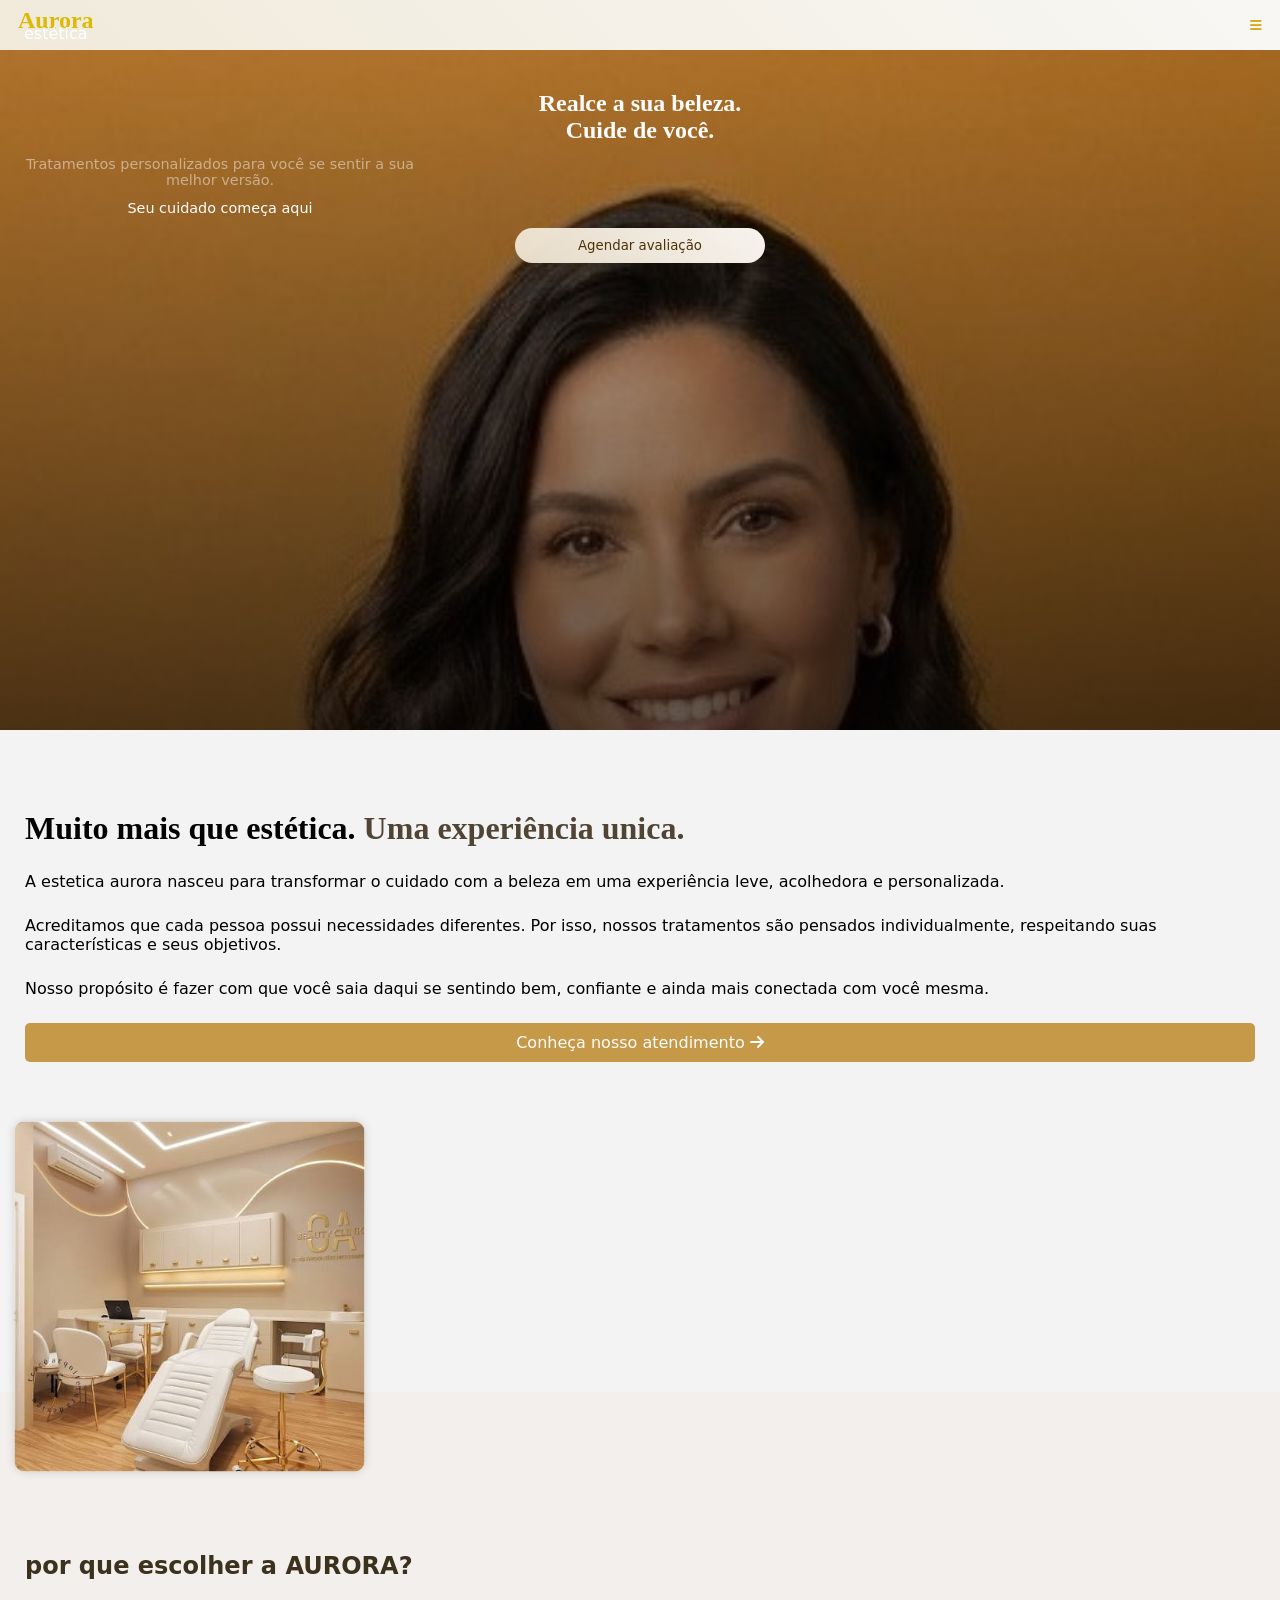
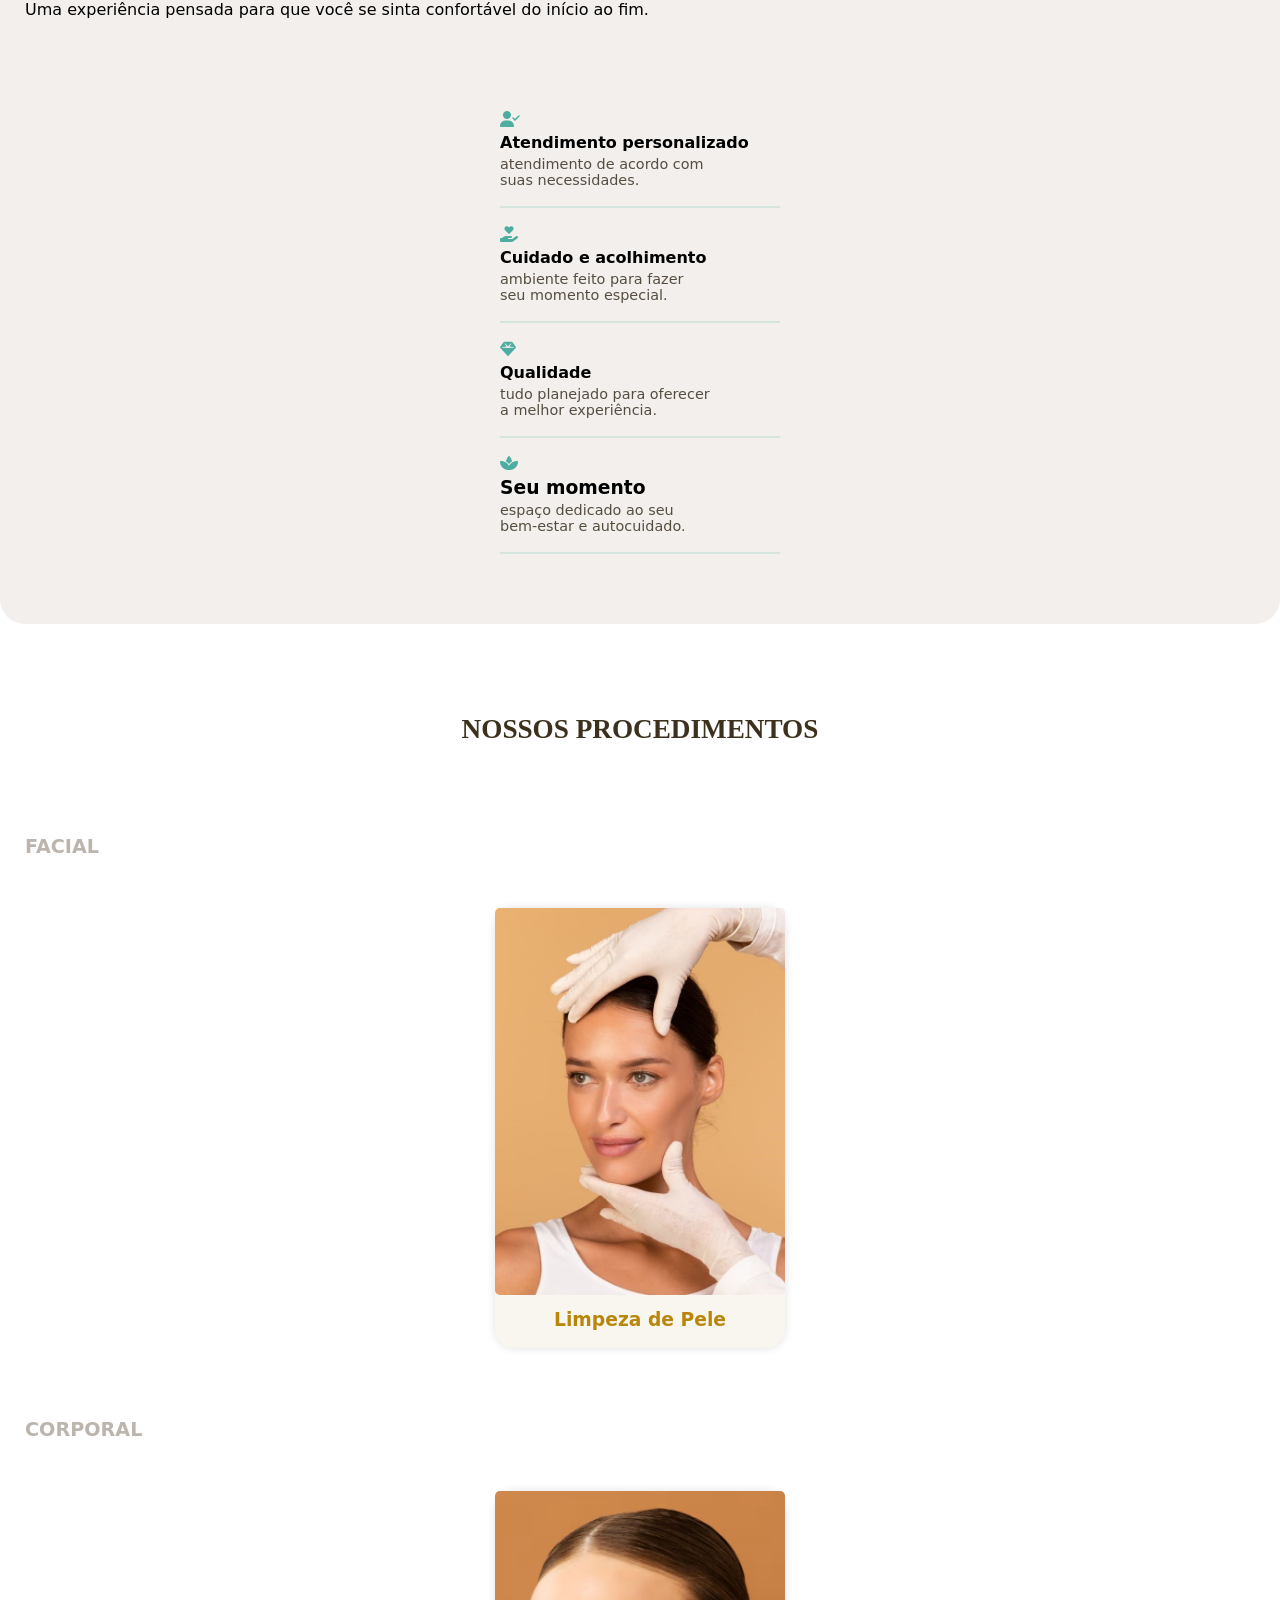
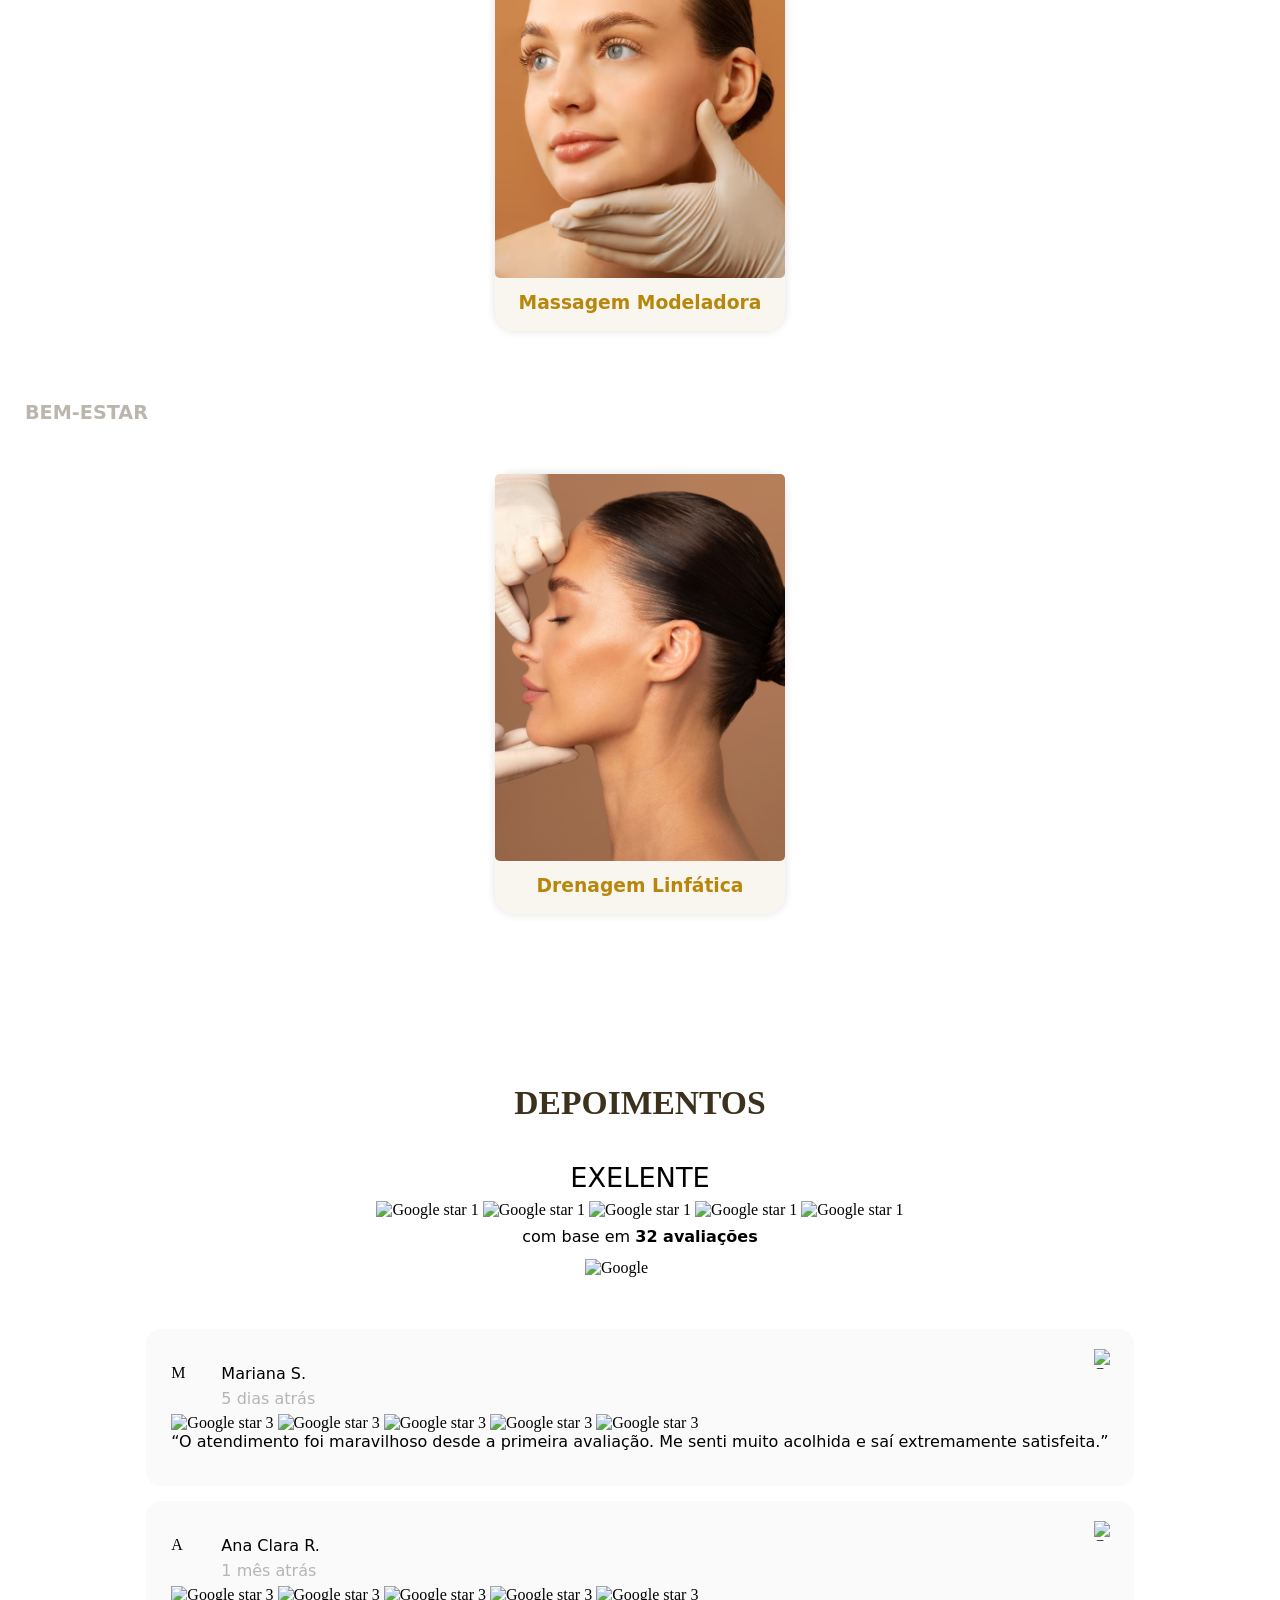
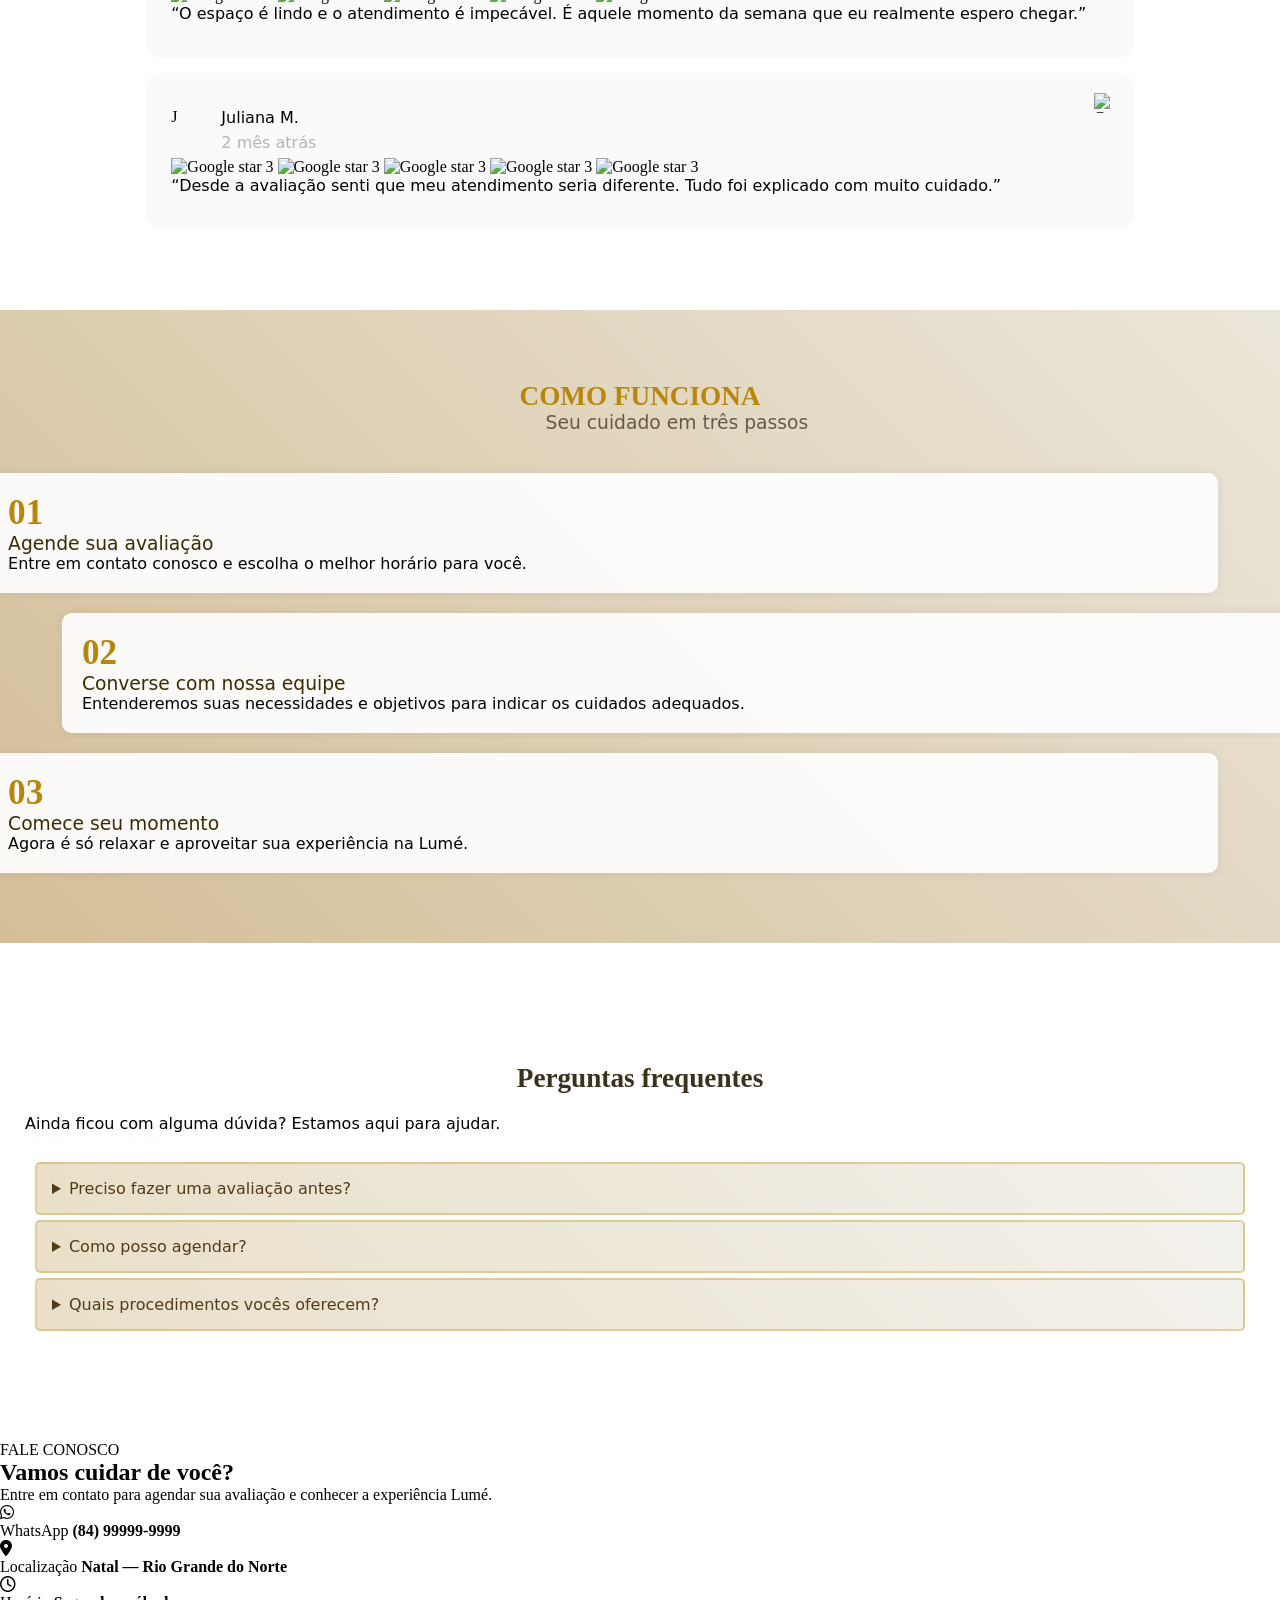
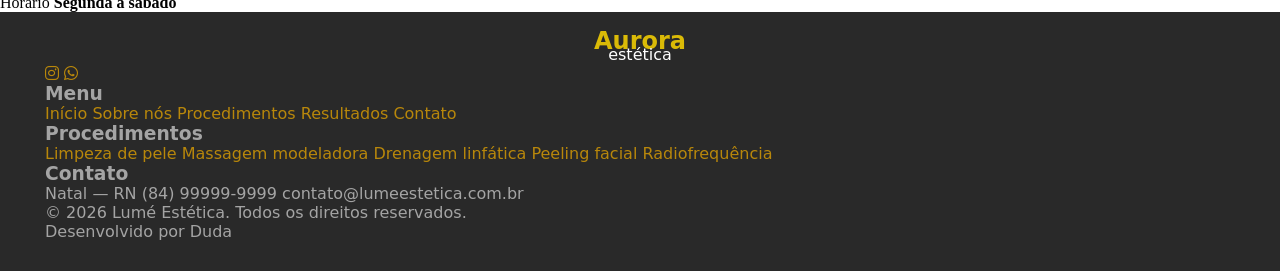
==== commit 7249ee98: "add faq" ====
--- a/index.html
+++ b/index.html
@@ -470,7 +470,7 @@
                     <h3 class="subtitulo">
                         Seu cuidado em três passos
                     </h3>
-                    
+
                 </div>
                     
 
@@ -556,11 +556,11 @@
 
                 <div class="faq-list">
 
-                    <details>
+                    <details class="pergunta">
 
                         <summary>
                             Preciso fazer uma avaliação antes?
-                            <i class="fa-solid fa-plus"></i>
+                    
                         </summary>
 
                         <p>
@@ -572,11 +572,11 @@
                     </details>
 
 
-                    <details>
+                    <details class="pergunta">
 
                         <summary>
                             Como posso agendar?
-                            <i class="fa-solid fa-plus"></i>
+                            
                         </summary>
 
                         <p>
@@ -588,11 +588,10 @@
                     </details>
 
 
-                    <details>
+                    <details class="pergunta">
 
                         <summary>
                             Quais procedimentos vocês oferecem?
-                            <i class="fa-solid fa-plus"></i>
                         </summary>
 
                         <p>
@@ -602,27 +601,8 @@
                         </p>
 
                     </details>
-
-
-                    <details>
-
-                        <summary>
-                            Onde fica a Lumé?
-                            <i class="fa-solid fa-plus"></i>
-                        </summary>
-
-                        <p>
-                            Estamos localizados em Natal/RN.
-                            Entre em contato para consultar nosso
-                            endereço e horários disponíveis.
-                        </p>
-
-                    </details>
-
-                </div>
-
-            </div>
-
+                </div>
+            </div>
         </section>
 
 
--- a/style.css
+++ b/style.css
@@ -89,8 +89,8 @@
     width: 250px;
     border: none;
     border-radius:25px;
-    background-color: rgba(180, 121, 10, 0.733);
-    color: white;
+    background: linear-gradient(40deg ,rgba(238, 227, 207, 0.952), rgb(247, 243, 238));
+    color: rgb(78, 51, 9);
     padding: 10px 2px;
     transition: .4s;
    
@@ -459,7 +459,33 @@
     transform: translateX(3%);
 }
 
-
+.faq {
+    padding: 0px 25px;
+    margin-bottom: 100px;
+    
+}
+
+.faq p {
+    font-family: system-ui, -apple-system, BlinkMacSystemFont, 'Segoe UI', Roboto, Oxygen, Ubuntu, Cantarell, 'Open Sans', 'Helvetica Neue', sans-serif;
+}
+
+.faq-list {
+    display: flex;
+    flex-direction: column;
+    gap: 5px;
+    padding: 10px;
+    border-radius: 5px;
+}
+
+.pergunta {
+    background: linear-gradient(45deg, #e0d2b1b2, #eeebe5b2);
+    border: 2px solid rgba(204, 163, 61, 0.445);
+    color: #503b1a;
+    font-family: system-ui, -apple-system, BlinkMacSystemFont, 'Segoe UI', Roboto, Oxygen, Ubuntu, Cantarell, 'Open Sans', 'Helvetica Neue', sans-serif;
+    padding: 15px;
+    font-weight: 500;
+    border-radius: 5px;
+}
 
 
 
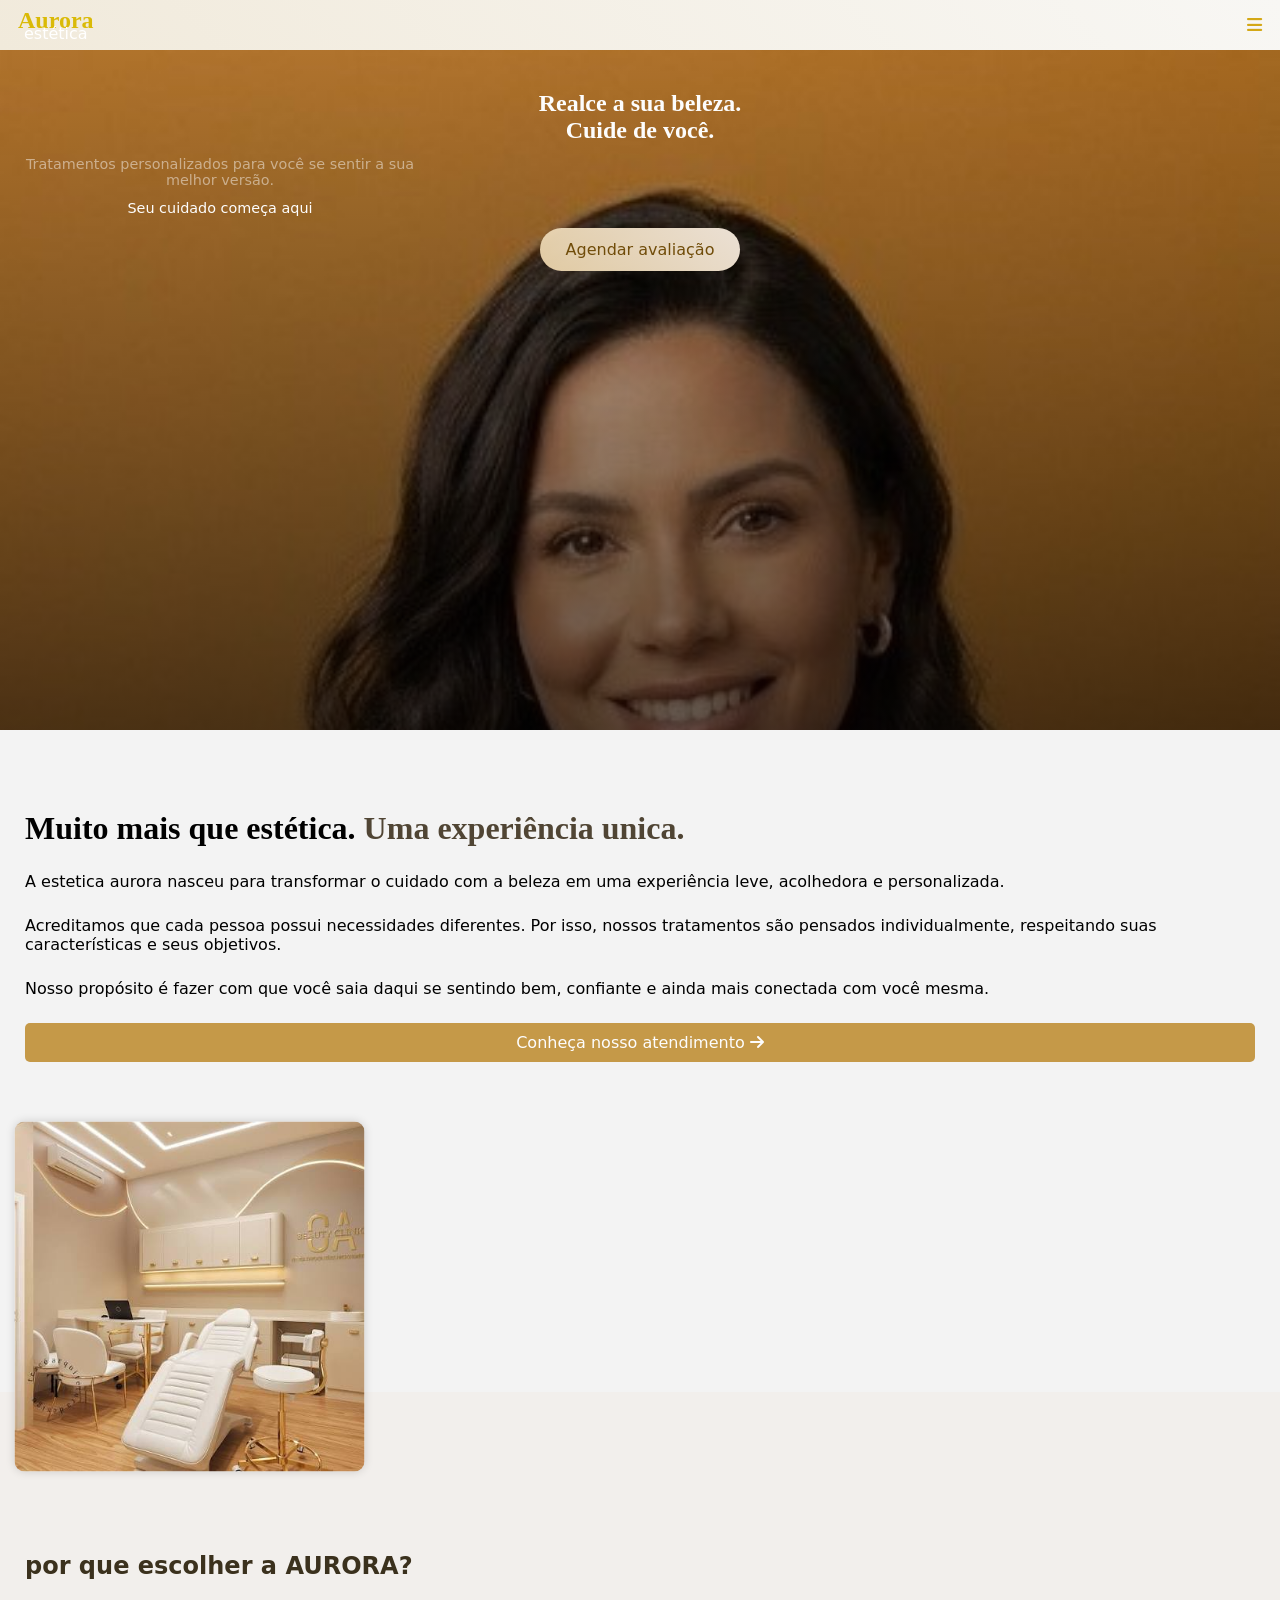
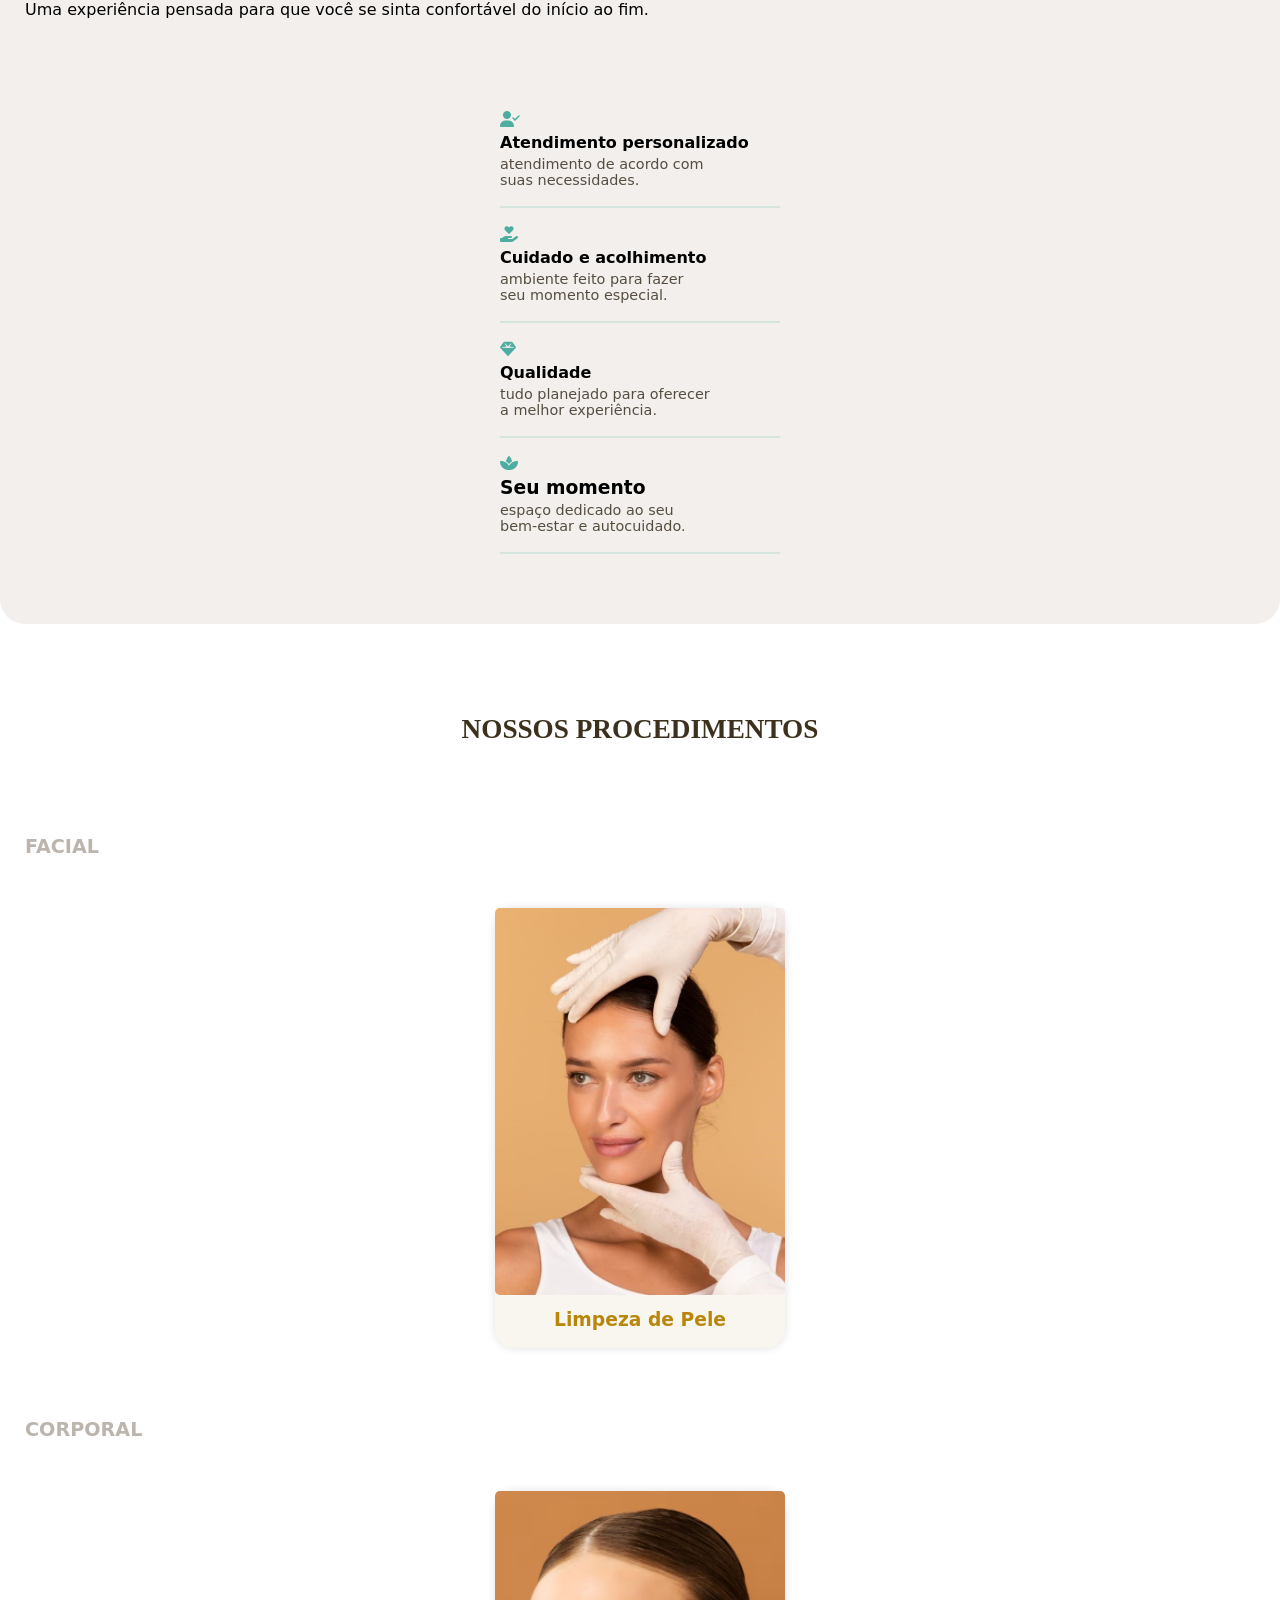
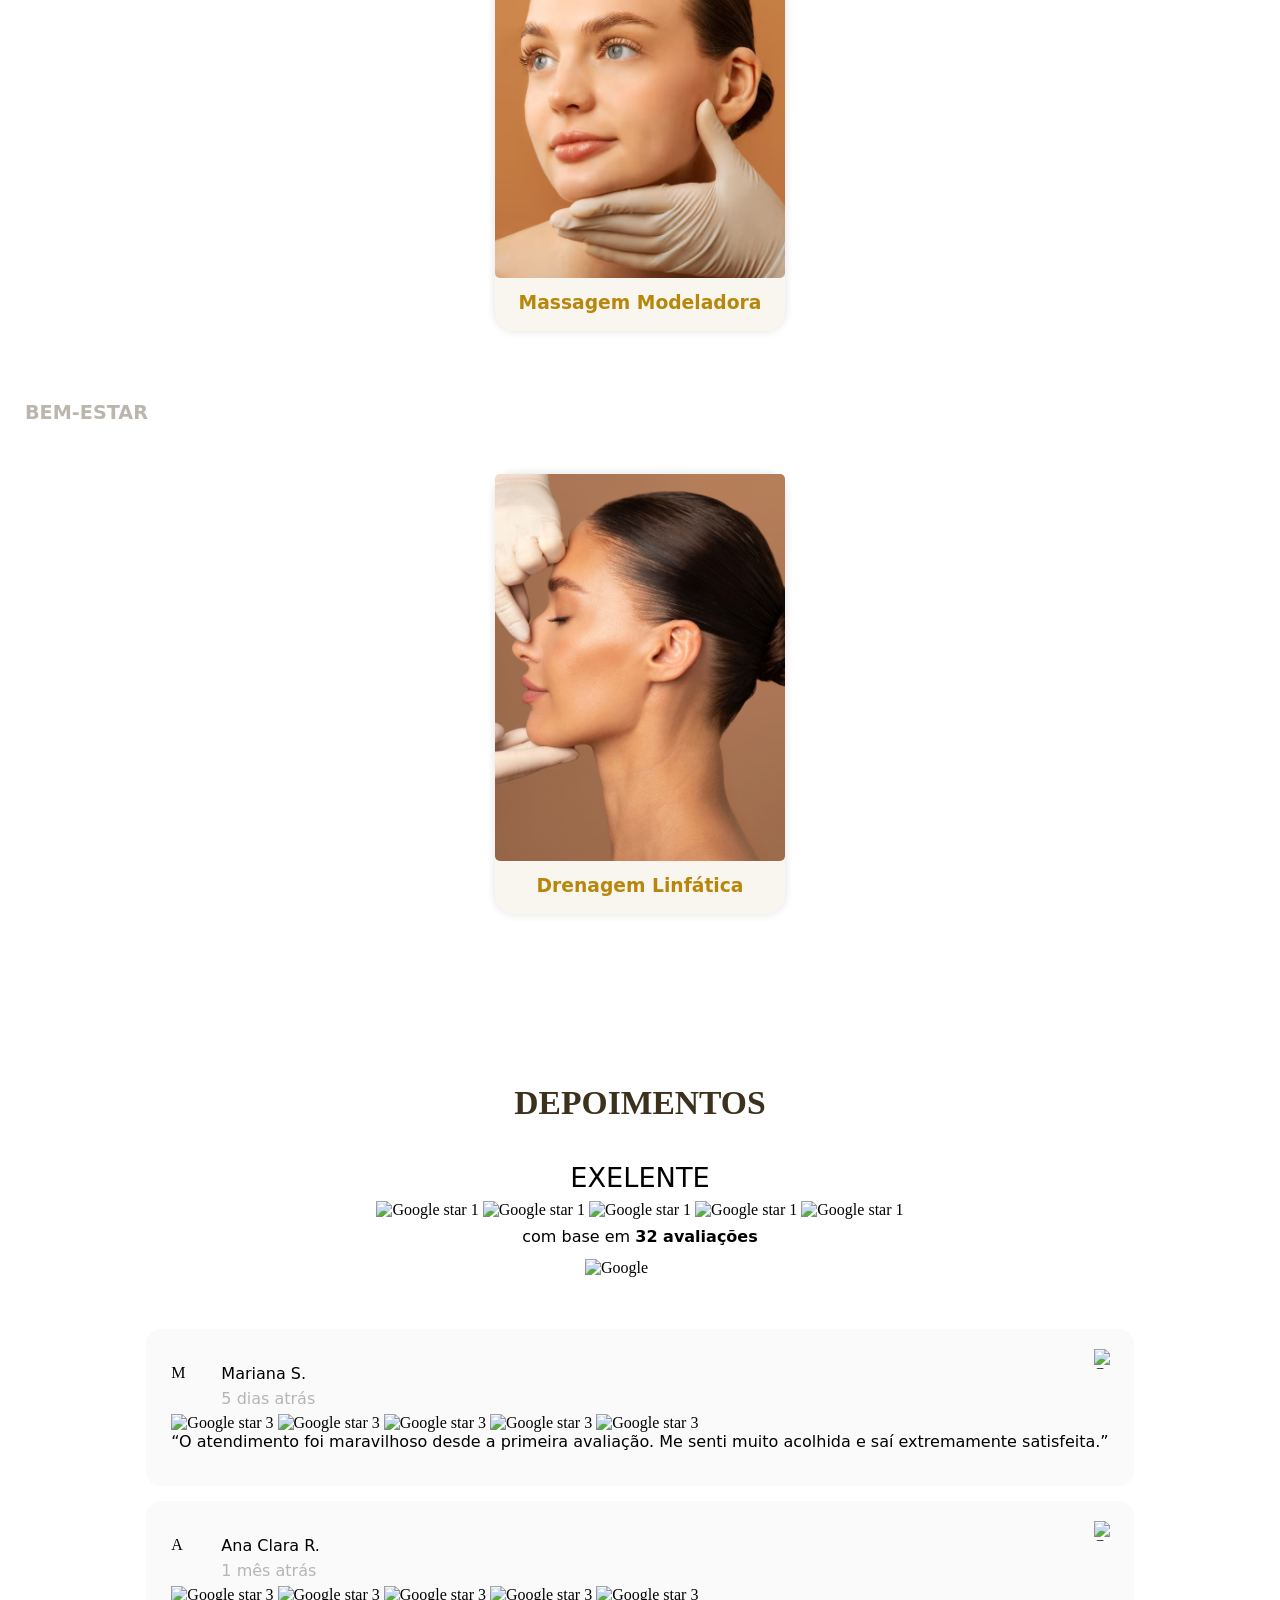
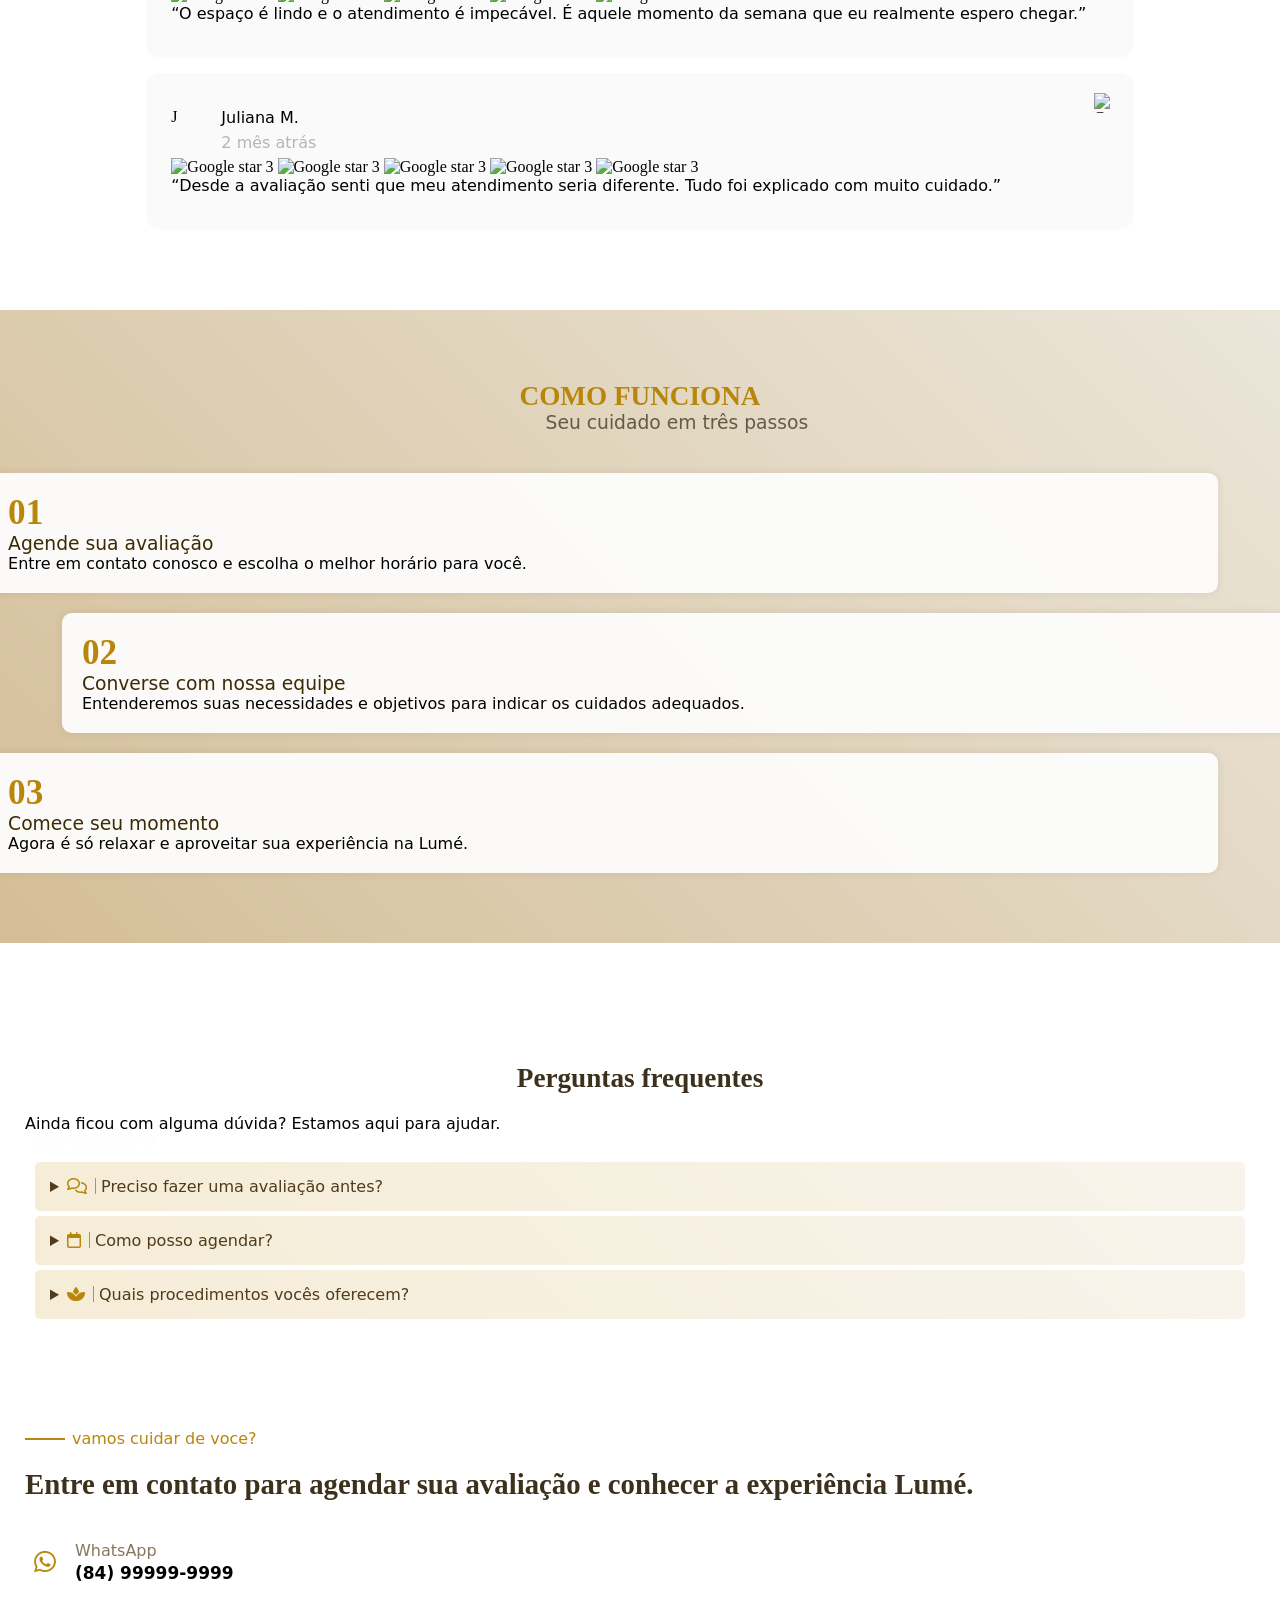
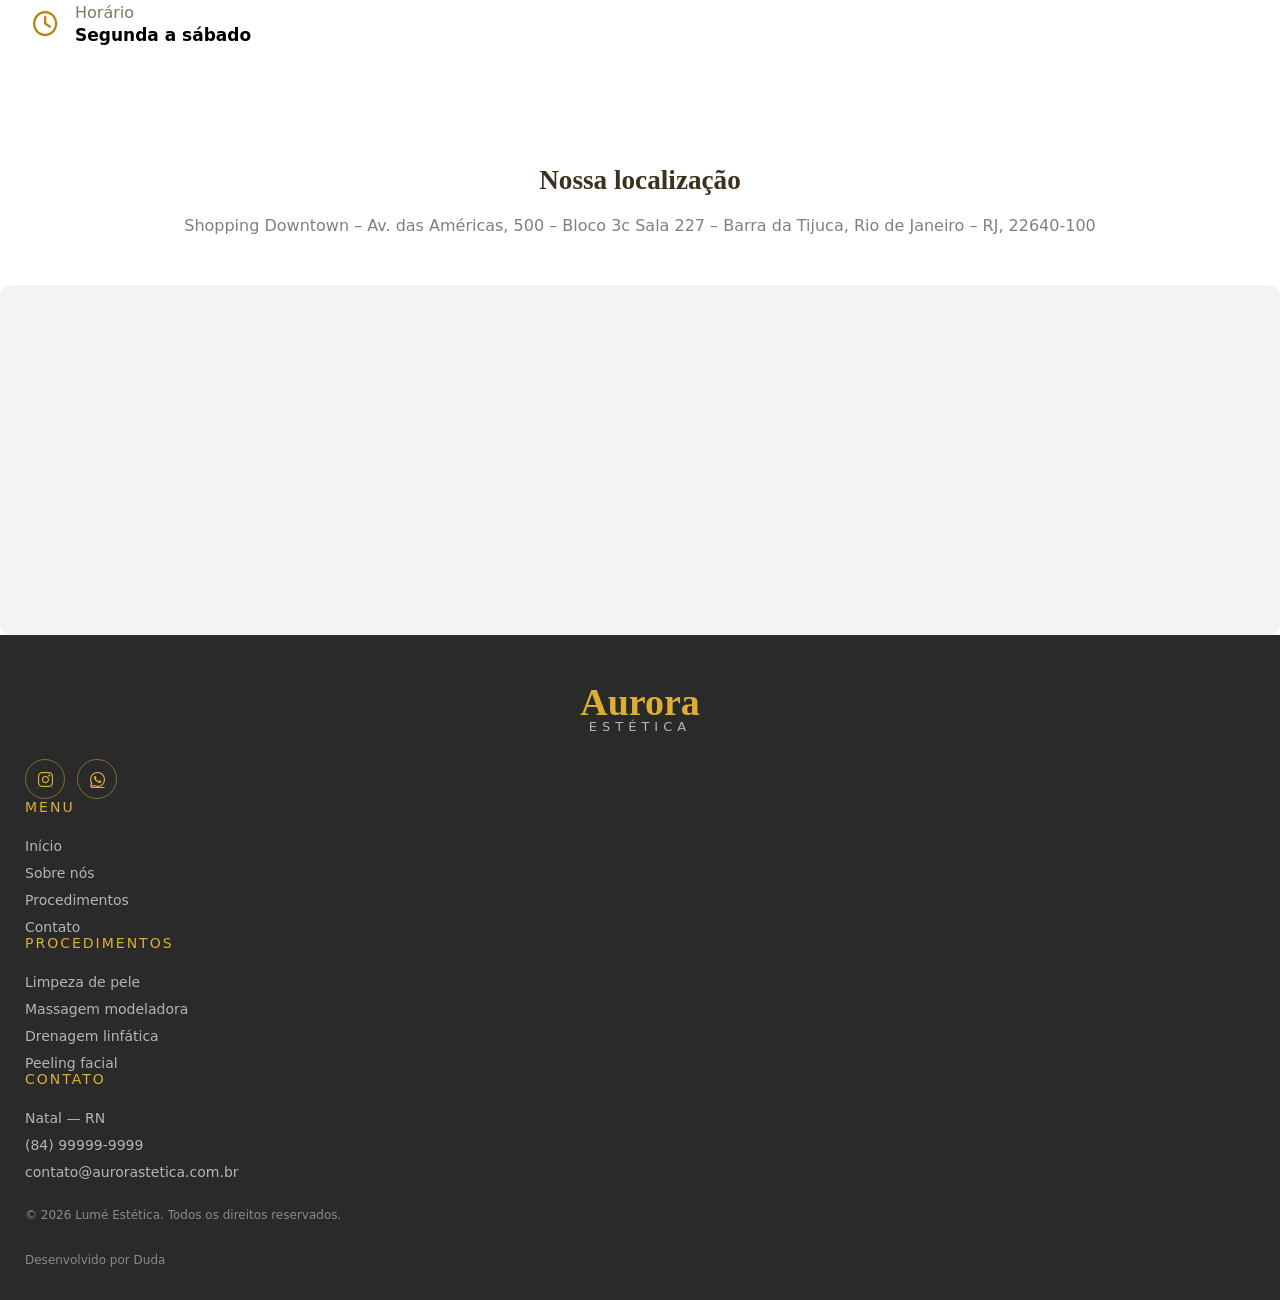
==== commit ed732c19: "update" ====
--- a/index.html
+++ b/index.html
@@ -559,8 +559,8 @@
                     <details class="pergunta">
 
                         <summary>
+                            <i class="fa-regular fa-comments"></i>
                             Preciso fazer uma avaliação antes?
-                    
                         </summary>
 
                         <p>
@@ -575,8 +575,8 @@
                     <details class="pergunta">
 
                         <summary>
+                            <i class="fa-regular fa-calendar"></i>
                             Como posso agendar?
-                            
                         </summary>
 
                         <p>
@@ -587,10 +587,10 @@
 
                     </details>
 
-
                     <details class="pergunta">
 
                         <summary>
+                            <i class="fa-solid fa-spa"></i>
                             Quais procedimentos vocês oferecem?
                         </summary>
 
@@ -608,76 +608,55 @@
 
         <!-- ================= CONTATO ================= -->
 
-        <section class="contact" id="contato">
-
-            <div class="container contact-content">
-
-
+        <section id="contato">
                 <div class="contact-info">
 
-                    <span class="section-label">
-                        FALE CONOSCO
-                    </span>
+                    <h1>
+                        <span id="barra"></span>
+                        vamos cuidar de voce?
+                    </h1>
 
                     <h2>
-                        Vamos cuidar de você?
-                    </h2>
-
-                    <p>
                         Entre em contato para agendar sua avaliação
                         e conhecer a experiência Lumé.
-                    </p>
-
-
-                    <div class="contact-item">
-
-                        <div class="contact-icon">
+                    </h2>
+
+                    <div class="contato-item">
+
+                        <div class="icone-contato">
                             <i class="fa-brands fa-whatsapp"></i>
                         </div>
 
-                        <div>
-                            <span>WhatsApp</span>
-                            <strong>(84) 99999-9999</strong>
-                        </div>
+                            <p class="contato-nome">WhatsApp</p>
+                            <p class="contato-info">(84) 99999-9999</p>
 
                     </div>
 
-
-                    <div class="contact-item">
-
-                        <div class="contact-icon">
-                            <i class="fa-solid fa-location-dot"></i>
-                        </div>
-
-                        <div>
-                            <span>Localização</span>
-                            <strong>Natal — Rio Grande do Norte</strong>
-                        </div>
+                    <div class="contato-item">
+
+                        <div class="icone-contato">
+                            <i class="fa-regular fa-clock"></i>
+                        </div>
+
+                            <p class="contato-nome">Horário</p>
+                            <p class="contato-info">Segunda a sábado</p>
 
                     </div>
-
-
-                    <div class="contact-item">
-
-                        <div class="contact-icon">
-                            <i class="fa-regular fa-clock"></i>
-                        </div>
-
-                        <div>
-                            <span>Horário</span>
-                            <strong>Segunda a sábado</strong>
-                        </div>
-
-                    </div>
-
-                </div>
-
-
-                
-                </div>
-
-            </div>
-
+                </div>
+
+                </div>
+        </section>
+
+        <section id="localizacao">
+            <h2 class="titulo">
+                Nossa localização
+            </h2>
+
+            <p>Shopping Downtown – Av. das Américas, 500 – Bloco 3c Sala 227 – Barra da Tijuca, Rio de Janeiro – RJ, 22640-100</p>
+
+            <div id="map-box">
+                <iframe src="https://www.google.com/maps/embed?pb=!1m18!1m12!1m3!1d15876.389669036336!2d-35.22078935000003!3d-5.8418923!2m3!1f0!2f0!3f0!3m2!1i1024!2i768!4f13.1!3m3!1m2!1s0x7b25586aa1b911d%3A0x63b6f465fdfda645!2sCandel%C3%A1ria%2C%20Natal%20-%20RN!5e0!3m2!1spt-BR!2sbr!4v1790183150415!5m2!1spt-BR!2sbr" width="500" height="400" style="border:0;" allowfullscreen="" loading="lazy" referrerpolicy="strict-origin-when-cross-origin"></iframe>
+            </div>
         </section>
 
     </main>
@@ -713,7 +692,6 @@
             <a href="#inicio">Início</a>
             <a href="#sobre">Sobre nós</a>
             <a href="#procedimentos">Procedimentos</a>
-            <a href="#resultados">Resultados</a>
             <a href="#contato">Contato</a>
 
         </div>
@@ -739,10 +717,6 @@
                 Peeling facial
             </a>
 
-            <a href="#procedimentos">
-                Radiofrequência
-            </a>
-
         </div>
 
 
@@ -752,7 +726,7 @@
 
             <span>Natal — RN</span>
             <span>(84) 99999-9999</span>
-            <span>contato@lumeestetica.com.br</span>
+            <span>contato@aurorastetica.com.br</span>
 
             <p>
                 © 2026 Lumé Estética. Todos os direitos reservados.
--- a/style.css
+++ b/style.css
@@ -49,6 +49,9 @@
     background-color: transparent;
     color: rgb(212, 168, 22);
 }
+#menu-mobile i {
+    font-size: 1.3em;
+}
 
 .hide {
     display: none !important;
@@ -86,18 +89,18 @@
 
 #inicio-button {
     margin: auto;
-    width: 250px;
+    width: 200px;
     border: none;
     border-radius:25px;
-    background: linear-gradient(40deg ,rgba(238, 227, 207, 0.952), rgb(247, 243, 238));
-    color: rgb(78, 51, 9);
-    padding: 10px 2px;
+    color: rgb(112, 76, 9);
+    background: linear-gradient(40deg ,rgba(233, 210, 169, 0.952), rgb(235, 224, 212));
+    padding: 12px 2px;
     transition: .4s;
    
 }
 
 #inicio-button p {
-    font-size: 1em;
+    font-size: 1.2em;
     font-family: system-ui, -apple-system, BlinkMacSystemFont, 'Segoe UI', Roboto, Oxygen, Ubuntu, Cantarell, 'Open Sans', 'Helvetica Neue', sans-serif;
     font-weight: 500;
     
@@ -105,10 +108,11 @@
 }
 
 #inicio-button:hover {
-    background-color: rgba(161, 108, 8, 0.733);
-    padding: 12px 0px;
-    width: 260px;
-    box-shadow: 0px 0px 25px rgba(0, 0, 0, 0.507);
+    color: rgb(117, 79, 8);
+    background: linear-gradient(40deg ,rgba(230, 203, 159, 0.952), rgb(235, 221, 207));
+    padding: 14px 2px;
+    width: 210px;
+    box-shadow: 0px 0px 25px rgba(0, 0, 0, 0.349);
     
 }
 
@@ -478,8 +482,7 @@
 }
 
 .pergunta {
-    background: linear-gradient(45deg, #e0d2b1b2, #eeebe5b2);
-    border: 2px solid rgba(204, 163, 61, 0.445);
+    background: linear-gradient(45deg, #f1e5c5b2, #f5efe4b2);
     color: #503b1a;
     font-family: system-ui, -apple-system, BlinkMacSystemFont, 'Segoe UI', Roboto, Oxygen, Ubuntu, Cantarell, 'Open Sans', 'Helvetica Neue', sans-serif;
     padding: 15px;
@@ -487,26 +490,217 @@
     border-radius: 5px;
 }
 
+.pergunta i {
+    color: darkgoldenrod;
+    padding-right: 8px;
+    border-right: 1px solid #6d512593;
+}
+
+#contato {
+    padding: 0px 25px;
+    margin-bottom: 100px;
+}
+
+#contato h1 {
+    color: darkgoldenrod;
+    font-size: 1em;
+    font-weight: 500;
+    font-family: system-ui, -apple-system, BlinkMacSystemFont, 'Segoe UI', Roboto, Oxygen, Ubuntu, Cantarell, 'Open Sans', 'Helvetica Neue', sans-serif;
+}
+
+#contato h1 {
+    display: flex;
+    place-items: center center;
+    gap: 7px;
+}
+
+#barra {
+    
+    display: inline-block;
+    width: 40px;
+    background-color: darkgoldenrod;
+    height: 2px;
+}
+
+#contato h2 {
+    text-align: start;
+    font-size: 1.8em;
+    font-weight: bolder;
+    color: #3b311d;
+    padding: 20px 0px;
+}
+
+.contato-item {
+    font-family: system-ui, -apple-system, BlinkMacSystemFont, 'Segoe UI', Roboto, Oxygen, Ubuntu, Cantarell, 'Open Sans', 'Helvetica Neue', sans-serif;
+    display: grid;
+    grid-template-columns: 40px auto;
+    grid-template-rows: auto auto;
+    column-gap: 10px;
+    margin-top: 20px;
+}
+
+.icone-contato {
+    color: darkgoldenrod;
+    grid-column: 1;
+    grid-row: 1/3;
+    display: flex;
+    align-items: center;
+    justify-content: center;
+
+    font-size: 25px;
+}
+
+.contato-nome {
+    grid-column: 2;
+    grid-row: 1;
+
+    margin: 0;
+    font-size: 1em;
+    font-weight: 500;
+    color: #503b1ab2;
+}
+
+.contato-info {
+    grid-column: 2;
+    grid-row: 2;
+
+    margin: 3px 0 0;
+    font-size: 17px;
+    font-weight: bold;
+}
+
+#localizacao p {
+    font-family: system-ui, -apple-system, BlinkMacSystemFont, 'Segoe UI', Roboto, Oxygen, Ubuntu, Cantarell, 'Open Sans', 'Helvetica Neue', sans-serif;
+    color: rgba(0, 0, 0, 0.5);
+    text-align: center;
+}
+
+#map-box{
+    background-color: #f3f3f3;
+    border-radius: 10px;
+    margin: 50px auto 0px auto;
+    width: 100%;
+    height: 350px;
+}
+
+#map-box iframe{
+    width: 100%;
+    height: 100%;
+
+}
 
 
 
 
 
 .footer {
-    background-color: rgb(41, 41, 41);
-    color: rgba(255, 255, 255, 0.575);
-    font-family: system-ui, -apple-system, BlinkMacSystemFont, 'Segoe UI', Roboto, Oxygen, Ubuntu, Cantarell, 'Open Sans', 'Helvetica Neue', sans-serif;
-    
+    background-color: rgb(42, 42, 42);
+    color: rgba(255, 255, 255, 0.7);
+    font-family: system-ui, -apple-system, BlinkMacSystemFont,
+        "Segoe UI", Roboto, Oxygen, Ubuntu, Cantarell,
+        "Open Sans", "Helvetica Neue", sans-serif;
 }
 
 .footer-container {
+        grid-template-columns: 1fr 1fr ;
+        gap: 40px 25px;
+        padding: 45px 25px 30px;
+    }
+
+    .footer .logo {
+        grid-column: 1 / -1;
+    }
+
+
+/* LOGO */
+
+.footer .logo h1 {
+    margin: 0;
+
+    font-family: Georgia, serif;
+    font-size: 38px;
+    color: rgb(221, 174, 52);
+}
+
+.footer .logo h2 {
+    margin: -5px 0 25px;
+
+    font-size: 13px;
+    font-weight: 400;
+    letter-spacing: 5px;
+    text-transform: uppercase;
+    color: rgba(255, 255, 255, 0.65);
+}
+
+/* REDES SOCIAIS */
+
+.social {
+    display: flex;
+    gap: 12px;
+}
+
+.social a {
+    width: 40px;
+    height: 40px;
+
+    display: flex;
+    align-items: center;
+    justify-content: center;
+
+    border: 1px solid rgba(221, 174, 52, 0.5);
+    border-radius: 50%;
+
+    color: rgb(221, 174, 52);
+    font-size: 17px;
+
+    transition: 0.3s;
+}
+
+.social a:hover {
+    background-color: rgb(221, 174, 52);
+    color: rgb(42, 42, 42);
+    transform: translateY(-3px);
+}
+
+/* COLUNAS */
+
+.footer-column {
     display: flex;
     flex-direction: column;
-    padding: 15px 45px 30px 45px;
-    
-}
-
-.footer a{
+    gap: 11px;
+}
+
+.footer-column h3 {
+    margin: 0 0 12px;
+
+    color: rgb(221, 174, 52);
+    font-size: 14px;
+    font-weight: 500;
+
+    text-transform: uppercase;
+    letter-spacing: 2px;
+}
+
+.footer-column a,
+.footer-column span {
+    color: rgba(255, 255, 255, 0.65);
     text-decoration: none;
-    color: rgb(184, 135, 11);
+    font-size: 14px;
+
+    transition: 0.3s;
+}
+
+.footer-column a:hover {
+    color: rgb(221, 174, 52);
+    padding-left: 4px;
+}
+
+/* TEXTOS FINAIS */
+
+.footer-column p {
+    margin: 15px 0 0;
+
+    font-size: 12px;
+    line-height: 1.6;
+    color: rgba(255, 255, 255, 0.45);
 }
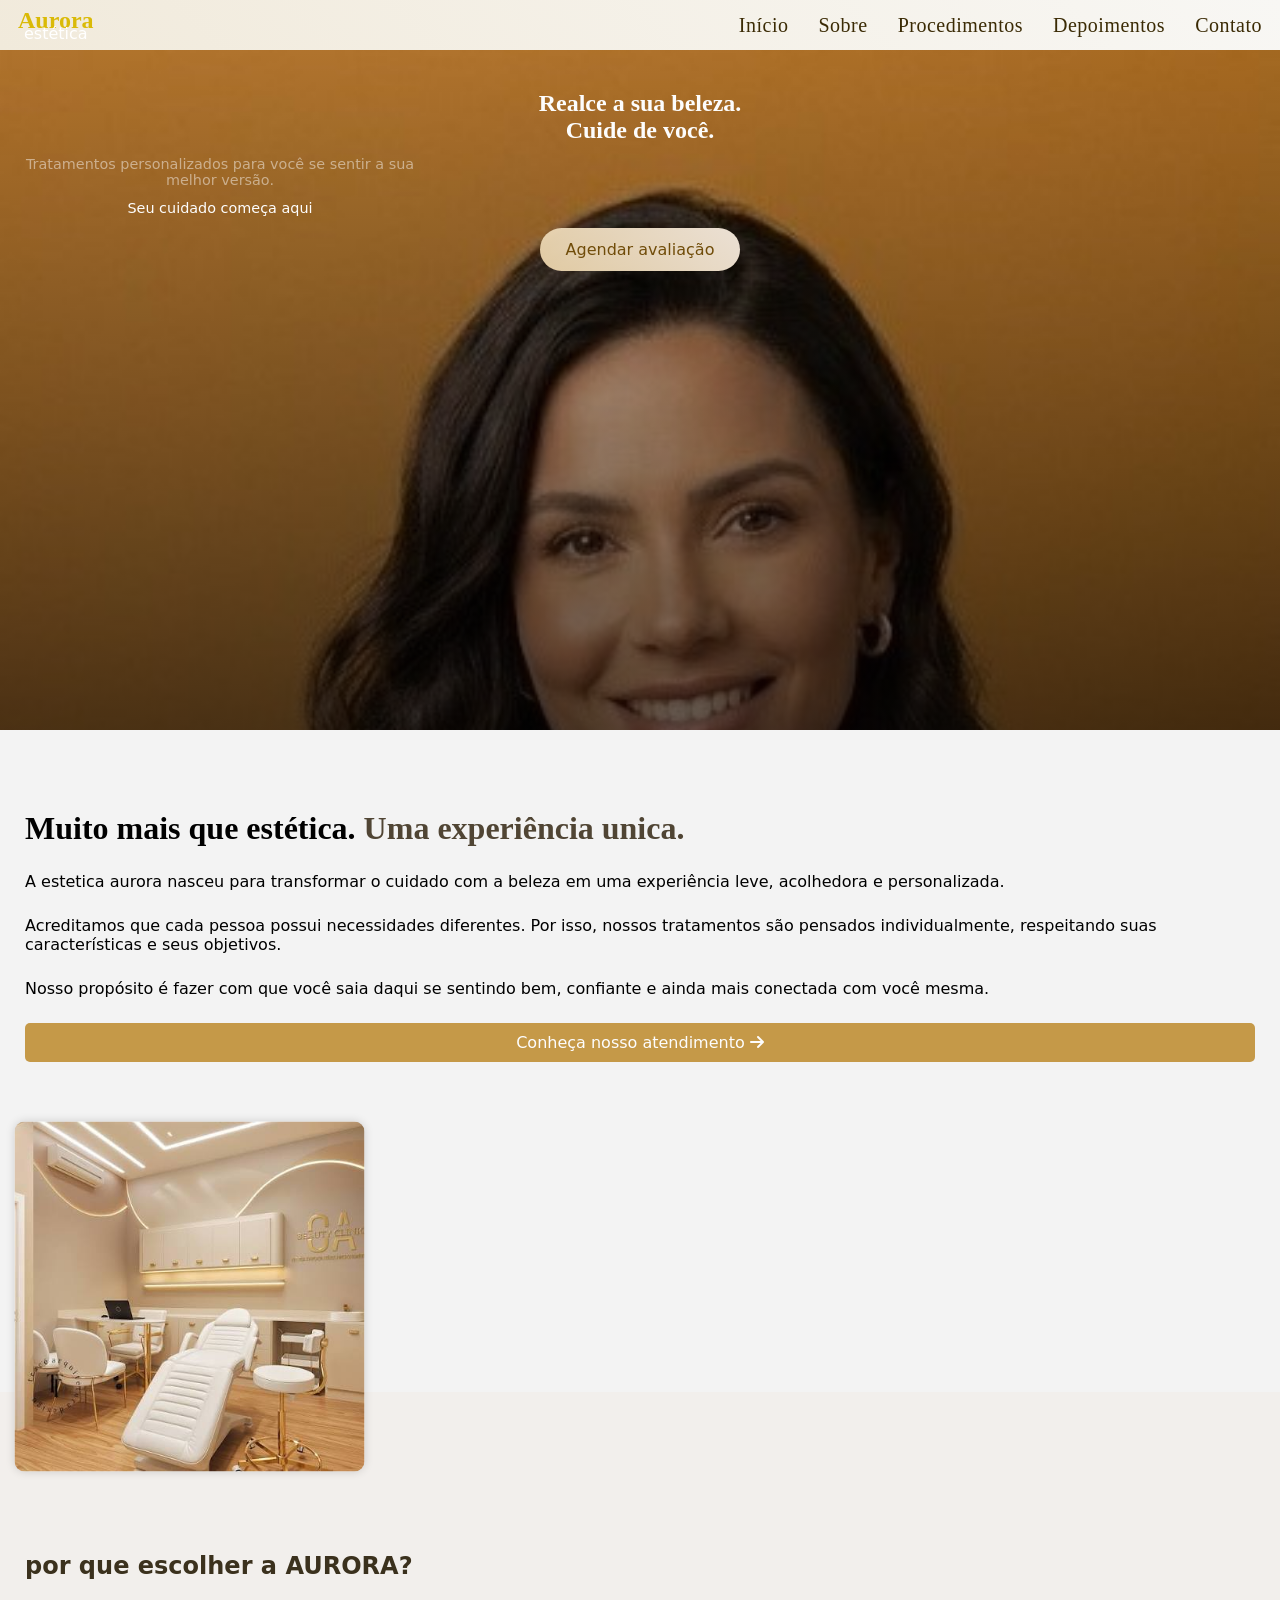
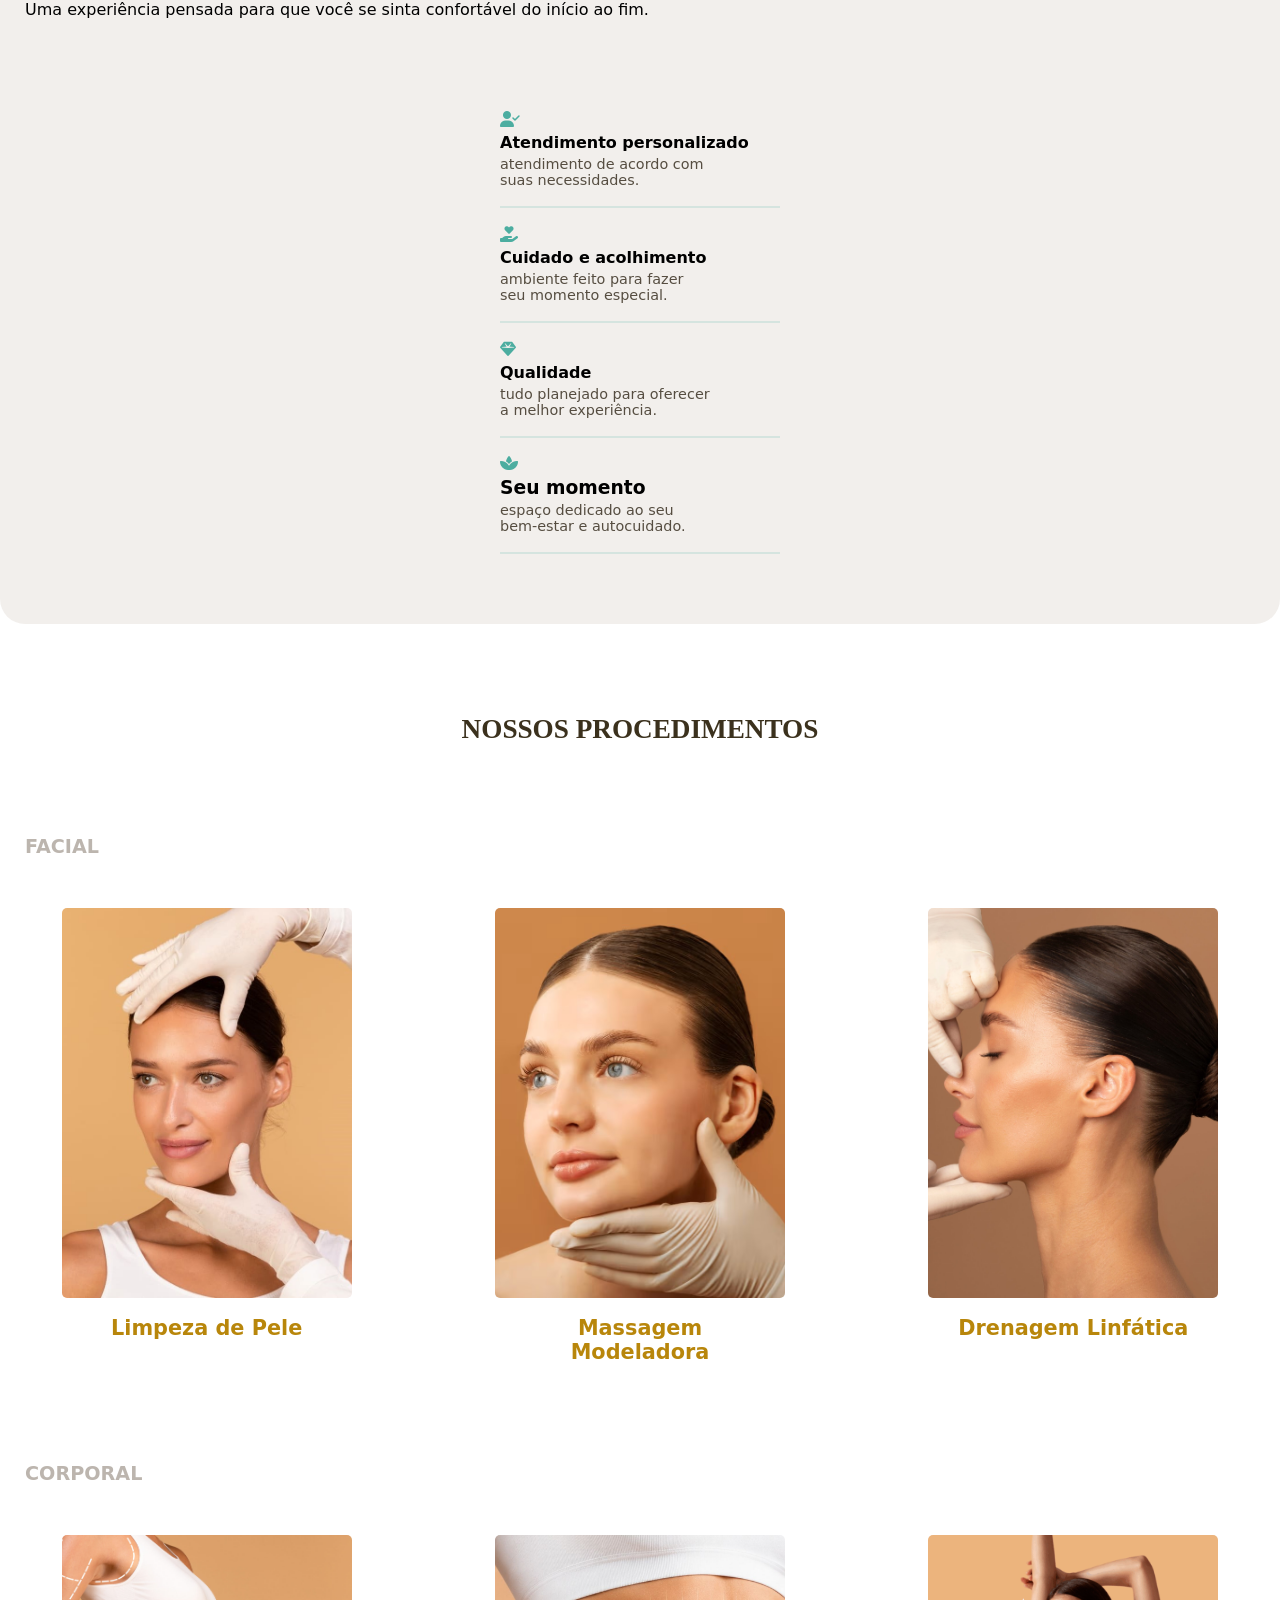
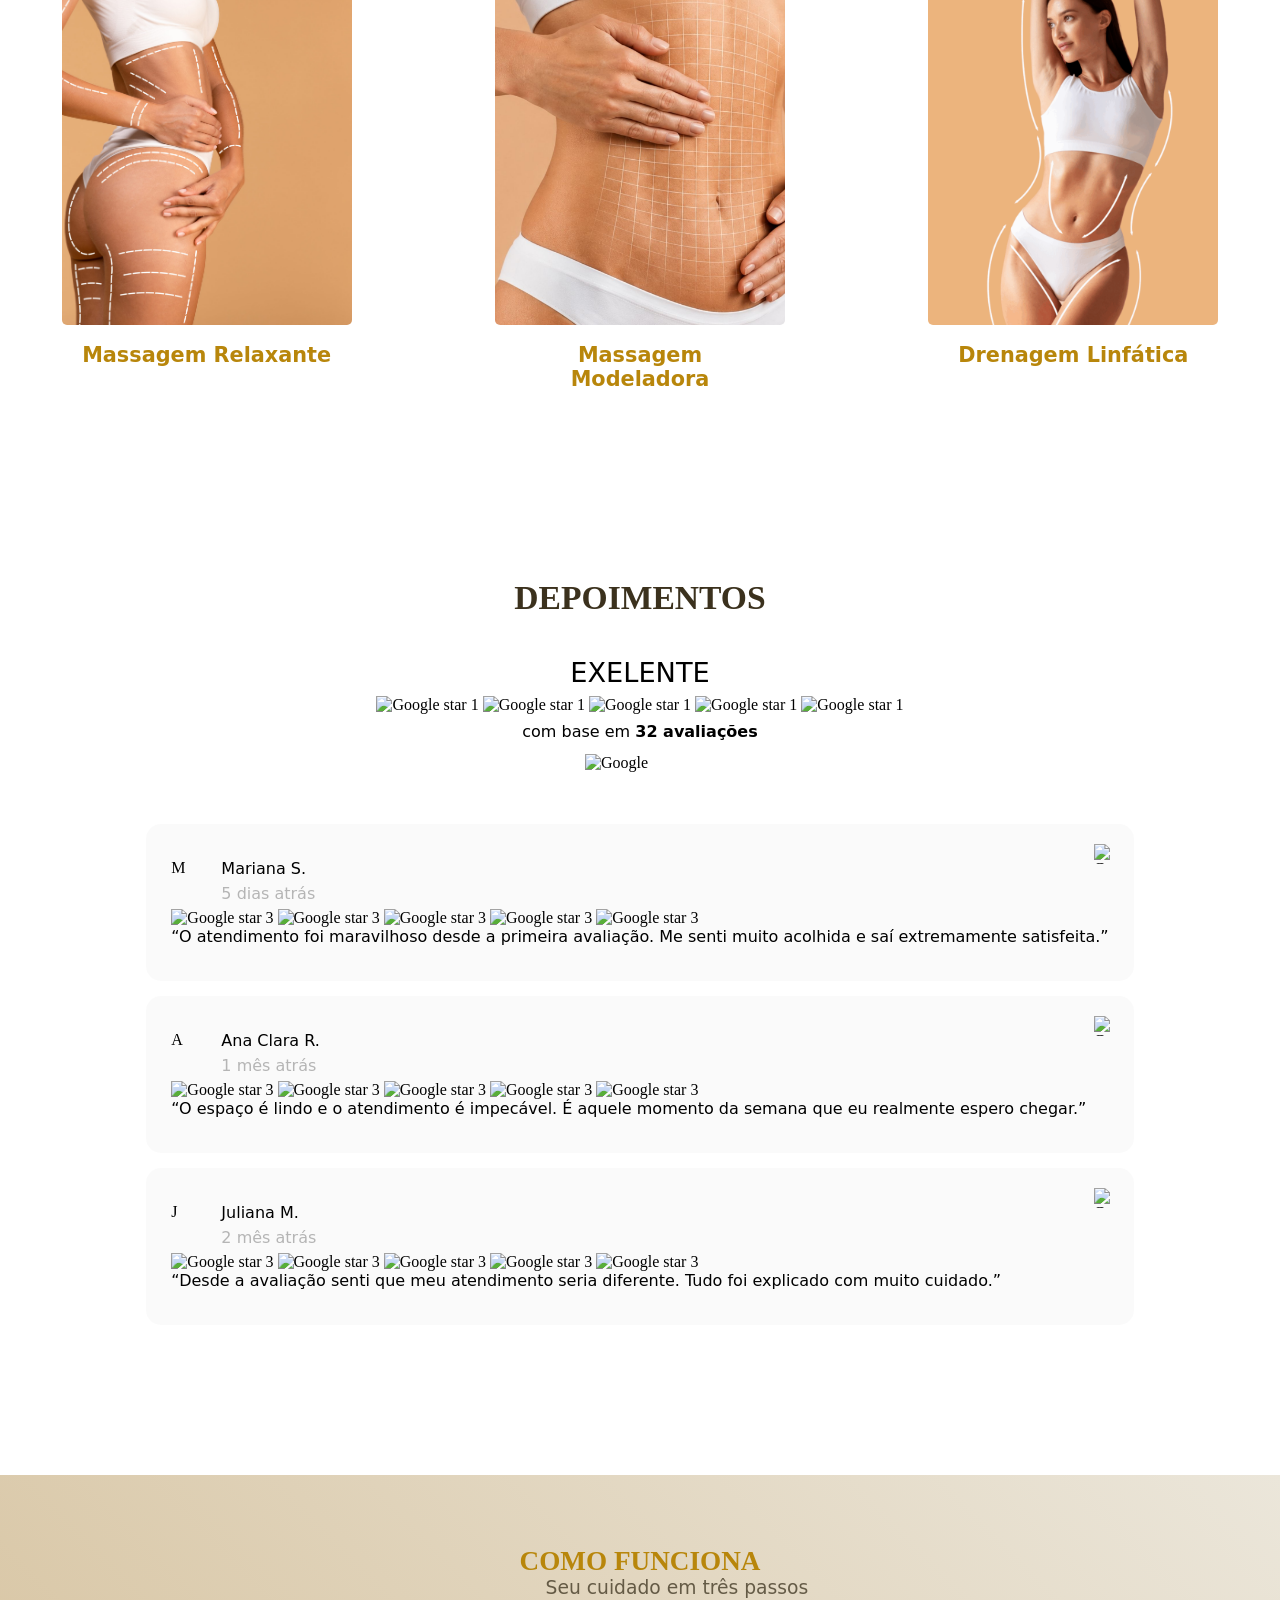
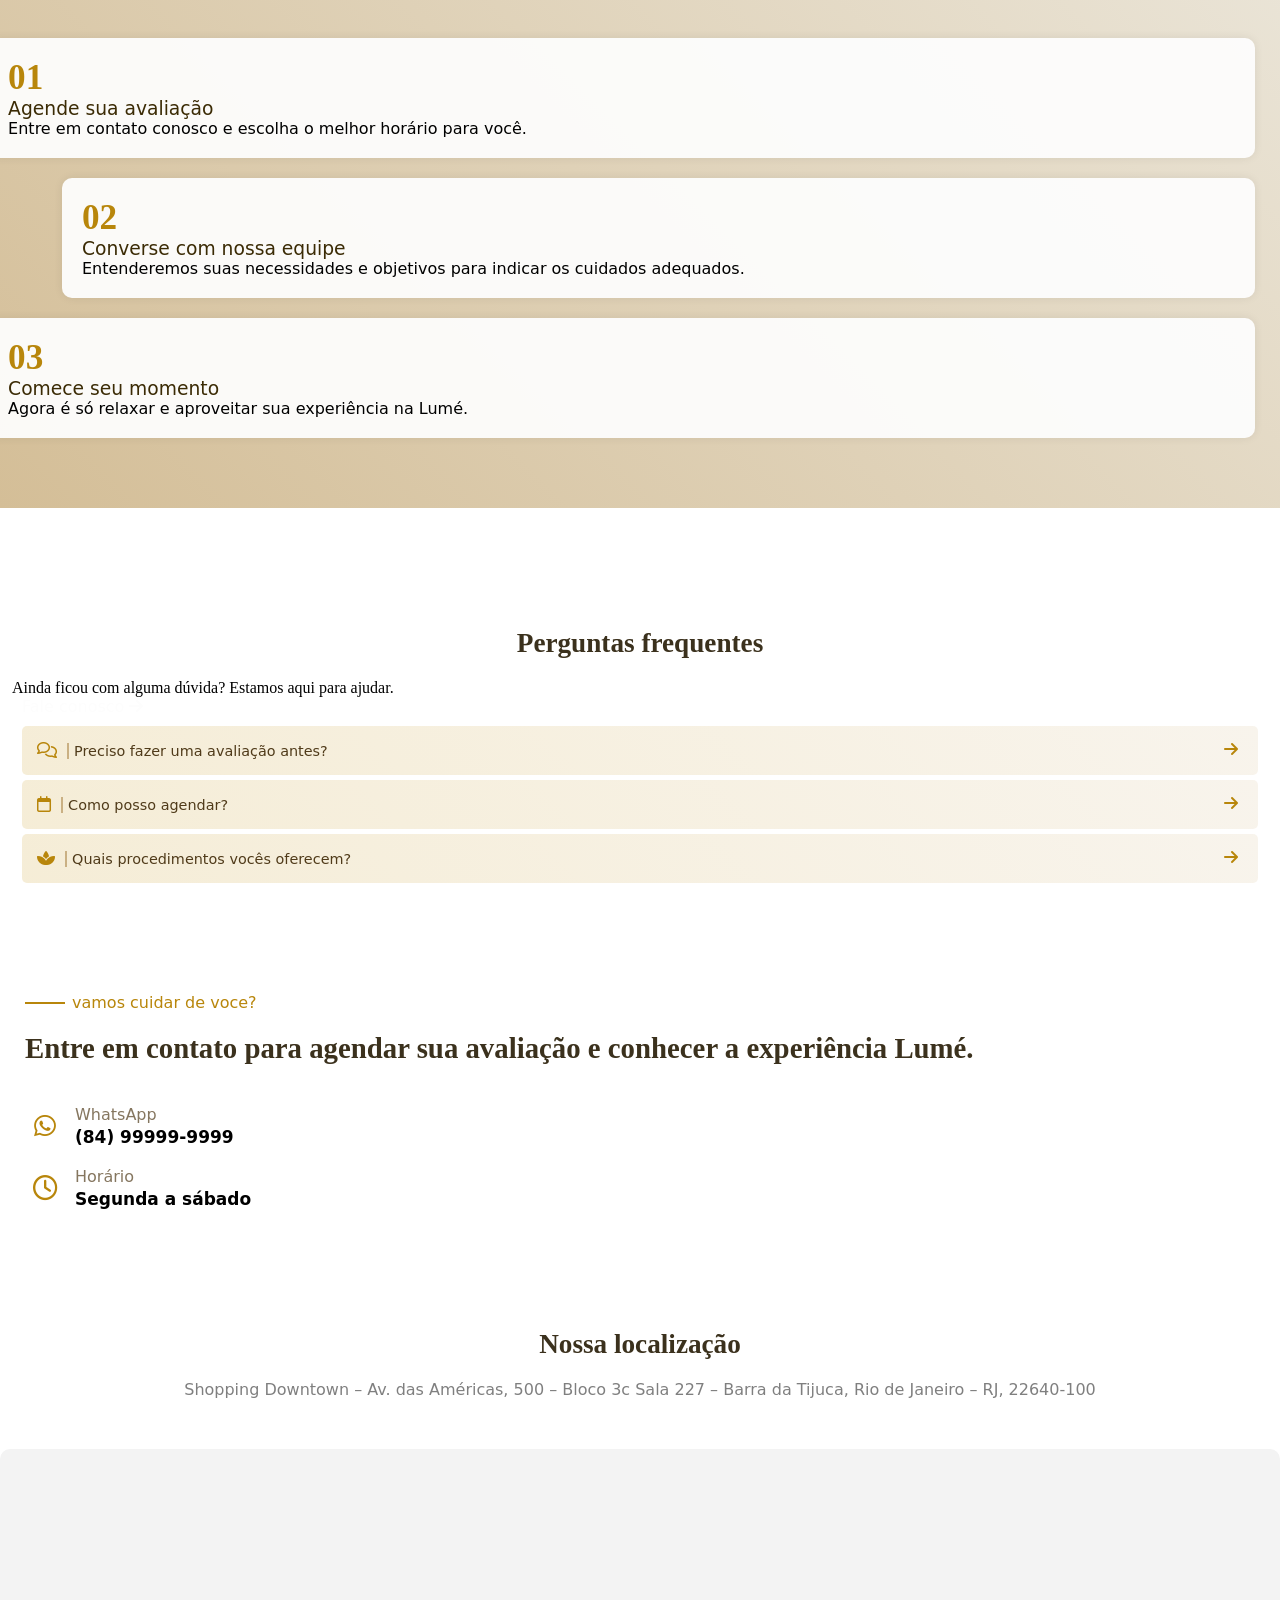
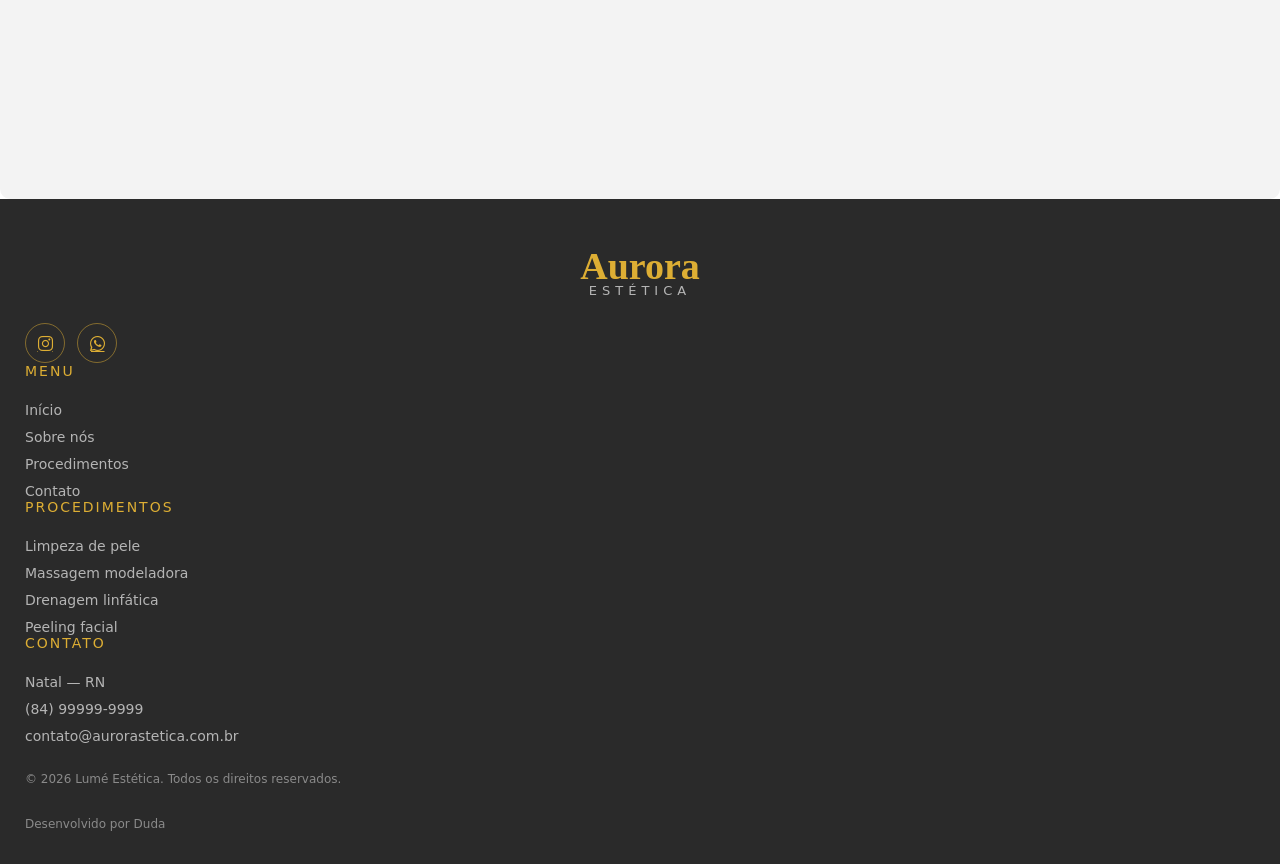
==== commit e547ea96: "update" ====
--- a/index.html
+++ b/index.html
@@ -23,6 +23,8 @@
         href="https://cdnjs.cloudflare.com/ajax/libs/font-awesome/6.5.2/css/all.min.css">
 
     <link rel="stylesheet" href="style.css">
+
+    <link rel="stylesheet" href="https://cdn.jsdelivr.net/npm/swiper@11/swiper-bundle.min.css" />
 </head>
 
 <body>
@@ -223,84 +225,111 @@
 
         <!-- ================= PROCEDIMENTOS ================= -->
 
-        <section id="procedimentos">
-
-            <div class="container">
-
-                        <h2 class="titulo">
-                            NOSSOS PROCEDIMENTOS
-                        </h2>      
-
-                <div class="procedimentos-grid">
-
-
-                    <!-- PROCEDIMENTO 1 -->
-
-                    <h4>FACIAL</h4>
-
-                    <article class="procedimentos-card">
-
+        <!-- ================= PROCEDIMENTOS ================= -->
+<section id="procedimentos">
+
+    <h2 class="titulo">NOSSOS PROCEDIMENTOS</h2>      
+
+    <div class="procedimentos-grid">
+
+        <h4>FACIAL</h4>
+
+        <div class="slider-grid">
+            
+            <!-- Botão Anterior (Seta Esquerda) -->
+            <i class="previous-slide fa-solid fa-angle-left"></i>
+
+            <!-- Container do Swiper -->
+            <div class="swiper meu-swiper">
+                <div class="swiper-wrapper" id="procedimentos-faciais">
+
+                    <!-- Slide 1 -->
+                    <article id="limpeza-facial" class="swiper-slide procedimentos-card">
                         <div class="procedimentos-image">
-
-                            <img
-                                src="imagens/procedimento-facial.jpg">
-
-                        </div>
-
+                            <img src="imagens/procedimento-facial.jpg" alt="Limpeza de pele">
+                        </div>
                         <div class="procedimentos-content">
-
                             <h3>Limpeza de Pele</h3>
                         </div>
-
-                    </article>
-
-
-                    <!-- PROCEDIMENTO 2 -->
-
-                    <h4>CORPORAL</h4>
-
-                    <article class="procedimentos-card">
-
+                    </article>
+
+                    <!-- Slide 2 -->
+                    <article id="massagem" class="swiper-slide procedimentos-card">
                         <div class="procedimentos-image">
-
-                            <img
-                                src="imagens/procedimento-facial2.jpg"
-                                alt="Massagem corporal">
-
-                        </div>
-
+                            <img src="imagens/procedimento-facial2.jpg" alt="Massagem corporal">
+                        </div>
                         <div class="procedimentos-content">
-
                             <h3>Massagem Modeladora</h3>
-
-                        </div>
-
-                    </article>
-
-
-                    <!-- PROCEDIMENTO 3 -->
-
-                    <h4>BEM-ESTAR</h4>
-
-                    <article class="procedimentos-card">
-
+                        </div>
+                    </article>
+
+                    <!-- Slide 3 -->
+                    <article id="drenagem" class="swiper-slide procedimentos-card">
                         <div class="procedimentos-image">
-
-                            <img
-                                src="imagens/procedimento-facial3.jpg"
-                                alt="Drenagem corporal">
-
-                        </div>
-
+                            <img src="imagens/procedimento-facial3.jpg" alt="Drenagem corporal">
+                        </div>
                         <div class="procedimentos-content">
-
                             <h3>Drenagem Linfática</h3>
-
-                        </div>
-                    </article>
-                </div>
-            </div>
-        </section>
+                        </div>
+                    </article>
+
+                </div>
+            </div>
+
+            <!-- Botão Próximo (Seta Direita) -->
+            <i class="next-slide fa-solid fa-angle-right"></i>
+
+        </div>
+
+        <h4>CORPORAL</h4>
+<div class="slider-grid">
+    
+    <!-- Seta Esquerda Exclusiva para Corporal -->
+    <i class="previous-slide-corporal fa-solid fa-angle-left"></i>
+
+    <!-- Container Exclusivo para Corporal -->
+    <div class="swiper swiper-corporal">
+        <div class="swiper-wrapper" id="procedimentos-corporais">
+
+            <!-- Slide 1 -->
+            <article id="corporal-1" class="swiper-slide procedimentos-card">
+                <div class="procedimentos-image">
+                    <img src="imagens/corporal1.jpeg" alt="Massagem relaxante">
+                </div>
+                <div class="procedimentos-content">
+                    <h3>Massagem Relaxante</h3>
+                </div>
+            </article>
+
+            <!-- Slide 2 -->
+            <article id="corporal-2" class="swiper-slide procedimentos-card">
+                <div class="procedimentos-image">
+                    <img src="imagens/corporal2.jpg" alt="Massagem Modeladora">
+                </div>
+                <div class="procedimentos-content">
+                    <h3>Massagem Modeladora</h3>
+                </div>
+            </article>
+
+            <!-- Slide 3 -->
+            <article id="corporal-3" class="swiper-slide procedimentos-card">
+                <div class="procedimentos-image">
+                    <img src="imagens/corporal3.png" alt="Drenagem corporal">
+                </div>
+                <div class="procedimentos-content">
+                    <h3>Drenagem Linfática</h3>
+                </div>
+            </article>
+
+        </div>
+    </div>
+
+    <!-- Seta Direita Exclusiva para Corporal -->
+    <i class="next-slide-corporal fa-solid fa-angle-right"></i>
+
+</div>
+                       
+    </section>
     
         <!-- ================= DEPOIMENTOS ================= -->
 
@@ -559,8 +588,12 @@
                     <details class="pergunta">
 
                         <summary>
-                            <i class="fa-regular fa-comments"></i>
-                            Preciso fazer uma avaliação antes?
+                            <div class="start">
+                                <i class="fa-regular fa-comments"></i>
+                                <span>Preciso fazer uma avaliação antes?</span>
+                            </div>
+                            
+                            <i class="fa-solid fa-arrow-right"></i>
                         </summary>
 
                         <p>
@@ -575,8 +608,12 @@
                     <details class="pergunta">
 
                         <summary>
-                            <i class="fa-regular fa-calendar"></i>
-                            Como posso agendar?
+                            <div class="start">
+                                <i class="fa-regular fa-calendar"></i>
+                                <span>Como posso agendar?</span>
+                            </div>
+                            
+                            <i class="fa-solid fa-arrow-right"></i>
                         </summary>
 
                         <p>
@@ -590,8 +627,12 @@
                     <details class="pergunta">
 
                         <summary>
-                            <i class="fa-solid fa-spa"></i>
-                            Quais procedimentos vocês oferecem?
+                            <div class="start">
+                                <i class="fa-solid fa-spa"></i>
+                                <span>Quais procedimentos vocês oferecem?</span>
+                            </div>
+                
+                            <i class="fa-solid fa-arrow-right"></i>
                         </summary>
 
                         <p>
@@ -740,5 +781,7 @@
 
         </div>
     </footer>
+
+    <script src="script.js"></script>
 </body>
 </html>
--- a/style.css
+++ b/style.css
@@ -16,7 +16,7 @@
     background: linear-gradient(45deg, #f1eadb, #f8f7f4 );
     display: flex;
     align-items: center;
-    justify-content: center;
+    justify-content: space-between;
     z-index: 9999;
 }
 
@@ -37,21 +37,147 @@
     margin-top: -10px;
 }
 
+
+/* ================= MENU DESKTOP (Telas Grandes) ================= */
 #nav {
     display: flex;
-    justify-content: space-evenly;
-    gap: 7%;
-}
-
+    align-items: center;
+    gap: 30px;
+}
+
+#nav a {
+    text-decoration: none;
+    color: #3b2b05;
+    font-weight: 500;
+    font-size: 20px;
+    letter-spacing: 0.5px;
+    position: relative;
+    padding: 5px 0;
+    transition: color 0.3s ease;
+}
+
+/* Efeito de linha charmosa no hover (Desktop) */
+#nav a::after {
+    content: '';
+    position: absolute;
+    bottom: 0;
+    left: 0;
+    width: 0%;
+    height: 2px;
+    background-color: darkgoldenrod;
+    transition: width 0.3s ease;
+}
+
+#nav a:hover {
+    color: darkgoldenrod;
+}
+
+#nav a:hover::after {
+    width: 100%;
+}
+
+/* Botão do Menu Mobile (Escondido no PC) */
 #menu-mobile {
+    display: none;
+    background: transparent;
     border: none;
-    margin-left: auto;
-    background-color: transparent;
-    color: rgb(212, 168, 22);
-}
-#menu-mobile i {
-    font-size: 1.3em;
-}
+    font-size: 1.2rem;
+    color: darkgoldenrod;
+    cursor: pointer;
+    padding: 5px;
+    transition: transform 0.2s ease, color 0.2s ease;
+}
+
+#menu-mobile:hover {
+    color: darkgoldenrod;
+}
+
+
+/* ================= RESPONSIVIDADE (Telas menores que 768px) ================= */
+
+@media (max-width: 768px) {
+    /* Mostra o botão hambúrguer no celular */
+    #menu-mobile {
+        display: block;
+    }
+
+    /* Transforma o menu num painel suspenso */
+    #nav {
+        position: absolute;
+        top: 100%;
+        left: 0;
+        width: 100%;
+        background-color: #ffffff;
+        flex-direction: column;
+        gap: 0;
+        padding: 0; /* Removido o padding para não criar espaço sobrando */
+        box-shadow: 0 10px 20px rgba(0, 0, 0, 0.08);
+        border-top: 1px solid #f0f0f0;
+        
+        opacity: 1;
+        visibility: visible;
+        transform: translateY(0);
+        transition: opacity 0.3s ease, transform 0.3s ease, visibility 0.3s ease;
+    }
+
+    /* Estilo das opções no menu celular */
+    #nav a {
+        width: 100%;
+        text-align: center;
+        padding: 14px 0;
+        border-bottom: 1px solid #f0f0f0; /* Borda divisória entre itens */
+        font-size: 1rem;
+    }
+
+    /* REMOVE A SOBRA (BORDA) ABAIXO DO ÚLTIMO ITEM (CONTATO) */
+    #nav a:last-child {
+        border-bottom: none;
+    }
+
+    #nav a::after {
+        display: none; /* Remove a linha do hover no celular */
+    }
+
+    #nav a:active {
+        background-color: #faf7f2;
+    }
+
+    /* Esconde o menu apenas em telas menores */
+    #nav.hide {
+        display: flex;
+        opacity: 0;
+        visibility: hidden;
+        transform: translateY(-10px);
+        pointer-events: none;
+    }
+}
+
+/* ================= REGRA DO HIDE CORRIGIDA ================= */
+/* A classe .hide só esconde elementos fora do #nav ou quando for tela mobile */
+.hide:not(#nav) {
+    display: none !important;
+}
+
+@media (min-width: 769px) {
+  /* Força a nav a ficar visível no PC, ignorando a classe .hide do JS */
+  #nav, 
+  #nav.hide {
+    display: flex !important;
+    opacity: 1 !important;
+    visibility: visible !important;
+    transform: none !important;
+    position: static !important;
+    background: transparent !important;
+    box-shadow: none !important;
+    pointer-events: auto !important;
+  }
+
+  /* Garante que o botão hambúrguer nunca apareça no PC */
+  #menu-mobile {
+    display: none !important;
+  }
+}
+
 
 .hide {
     display: none !important;
@@ -257,6 +383,68 @@
     padding: 20px;
 }
 
+.slider-grid {
+    display: flex;
+    align-items: center;
+    gap: 15px;
+    position: relative;
+    width: 100%;
+    margin-bottom: 80px;
+}
+
+.slider {
+    overflow: hidden;
+    width: 290px;
+    border-radius: 10px;
+    margin: auto;
+    grid-column: 2;
+    
+}
+
+.swiper.meu-swiper {
+    width: 100%;
+    overflow: hidden;
+}
+
+.previous-slide {
+    grid-column: 1 !important;
+}
+
+.previous-slide, .next-slide,
+.previous-slide-corporal, .next-slide-corporal {
+    position: absolute;
+    top: 50%;
+    transform: translateY(-50%);
+    z-index: 10;
+    cursor: pointer;
+    font-size: 1.4rem;
+    color: #ffffff;
+    background-color: rgba(184, 135, 11, 0.212);
+    width: 35px;
+    height: 35px;
+    border-radius: 50%;
+    display: flex;
+    align-items: center;
+    justify-content: center;
+    transition: background-color 0.3s;
+}
+
+.previous-slide:hover, .next-slide:hover {
+    background-color: rgba(184, 135, 11, 0.432);
+}
+
+.previous-slide , .previous-slide-corporal {
+    left: 10px;
+}
+
+.next-slide, .next-slide-corporal {
+    right: 10px;
+}
+
+#procedimentos-faciais {
+    display: flex;
+}
+
 #procedimentos h4 {
     margin-top: 70px;
     margin-bottom: 50px;
@@ -265,17 +453,23 @@
 }
 
 .procedimentos-card {
-box-shadow: 0px 0px 10px rgba(0, 0, 0, 0.123);
-   background-color: #d3bb8923;
-   border-radius: 20px;
-   width: 290px;
-   height: 440px;
-   margin: auto;
-   text-align: center;
+    height: auto;
+    box-sizing: border-box;
+}
+
+.procedimentos-image img {
+    width: 100%;
+    height: 390px;
+    object-fit: cover;
+    border-radius: 8px;
 }
 
 .procedimentos-content h3 {
-    margin-top: 14px;
+    text-align: center;
+    font-size: 1.3em;
+    padding: 18px 15px;
+    width: 290px;
+    margin: auto;
     font-family: system-ui, -apple-system, BlinkMacSystemFont, 'Segoe UI', Roboto, Oxygen, Ubuntu, Cantarell, 'Open Sans', 'Helvetica Neue', sans-serif;
     color: darkgoldenrod;
 }
@@ -296,24 +490,15 @@
     font-family: system-ui, -apple-system, BlinkMacSystemFont, 'Segoe UI', Roboto, Oxygen, Ubuntu, Cantarell, 'Open Sans', 'Helvetica Neue', sans-serif;
 }
 
-.procedimentos-content button {
-    margin-top: 10px;
-    text-decoration: none;
-    color: white;
-    background-color: #3f352bea;
-    padding: 10px;
-    border: none;
-    border-radius: 5px;
-
-}
 
 #depoimentos {
-    padding: 80px 25px;
+    padding: 0px 25px;
     display: grid;
     grid-template-columns: 1fr;
     grid-template-rows: 1fr ;
     place-items: center center;
     place-content: center center;
+    margin-bottom: 150px;
 }
 
 #depoimentos h2 {
@@ -455,22 +640,36 @@
     font-family: system-ui, -apple-system, BlinkMacSystemFont, 'Segoe UI', Roboto, Oxygen, Ubuntu, Cantarell, 'Open Sans', 'Helvetica Neue', sans-serif;
 }
 
-#step1, #step3{
-    transform: translateX(-3%);
-}
-
-#step2{
-    transform: translateX(3%);
+#step1, #step3 {
+    margin-left: -3%;
+    animation: flutuar 3s ease-in-out infinite;
+}
+
+#step2 {
+    animation: flutuar 2.9s ease-in-out infinite;
+    margin-left: 3%;
+}
+
+@keyframes flutuar {
+  0%, 100% {
+    transform: translateY(0); /* Posição inicial */
+  }
+  50% {
+    transform: translateY(-5px); /* Sobe 15 pixels no meio do caminho */
+  }
 }
 
 .faq {
-    padding: 0px 25px;
+    padding: 0px 12px;
     margin-bottom: 100px;
     
 }
 
-.faq p {
-    font-family: system-ui, -apple-system, BlinkMacSystemFont, 'Segoe UI', Roboto, Oxygen, Ubuntu, Cantarell, 'Open Sans', 'Helvetica Neue', sans-serif;
+.faq span {
+    padding-left: 5px;
+    border-left: 2px solid #aa834593;
+    font-family: system-ui, -apple-system, BlinkMacSystemFont, 'Segoe UI', Roboto, Oxygen, Ubuntu, Cantarell, 'Open Sans', 'Helvetica Neue', sans-serif;
+    font-size: 0.9em;
 }
 
 .faq-list {
@@ -481,6 +680,14 @@
     border-radius: 5px;
 }
 
+summary {
+    list-style: none;
+    cursor: pointer;
+    position: relative;
+    display: flex;
+    justify-content: space-between;
+}
+
 .pergunta {
     background: linear-gradient(45deg, #f1e5c5b2, #f5efe4b2);
     color: #503b1a;
@@ -491,9 +698,15 @@
 }
 
 .pergunta i {
+    padding-right: 5px;
     color: darkgoldenrod;
-    padding-right: 8px;
-    border-right: 1px solid #6d512593;
+    
+}
+
+.pergunta p {
+    padding-top: 10px;
+    font-weight: normal;
+    
 }
 
 #contato {
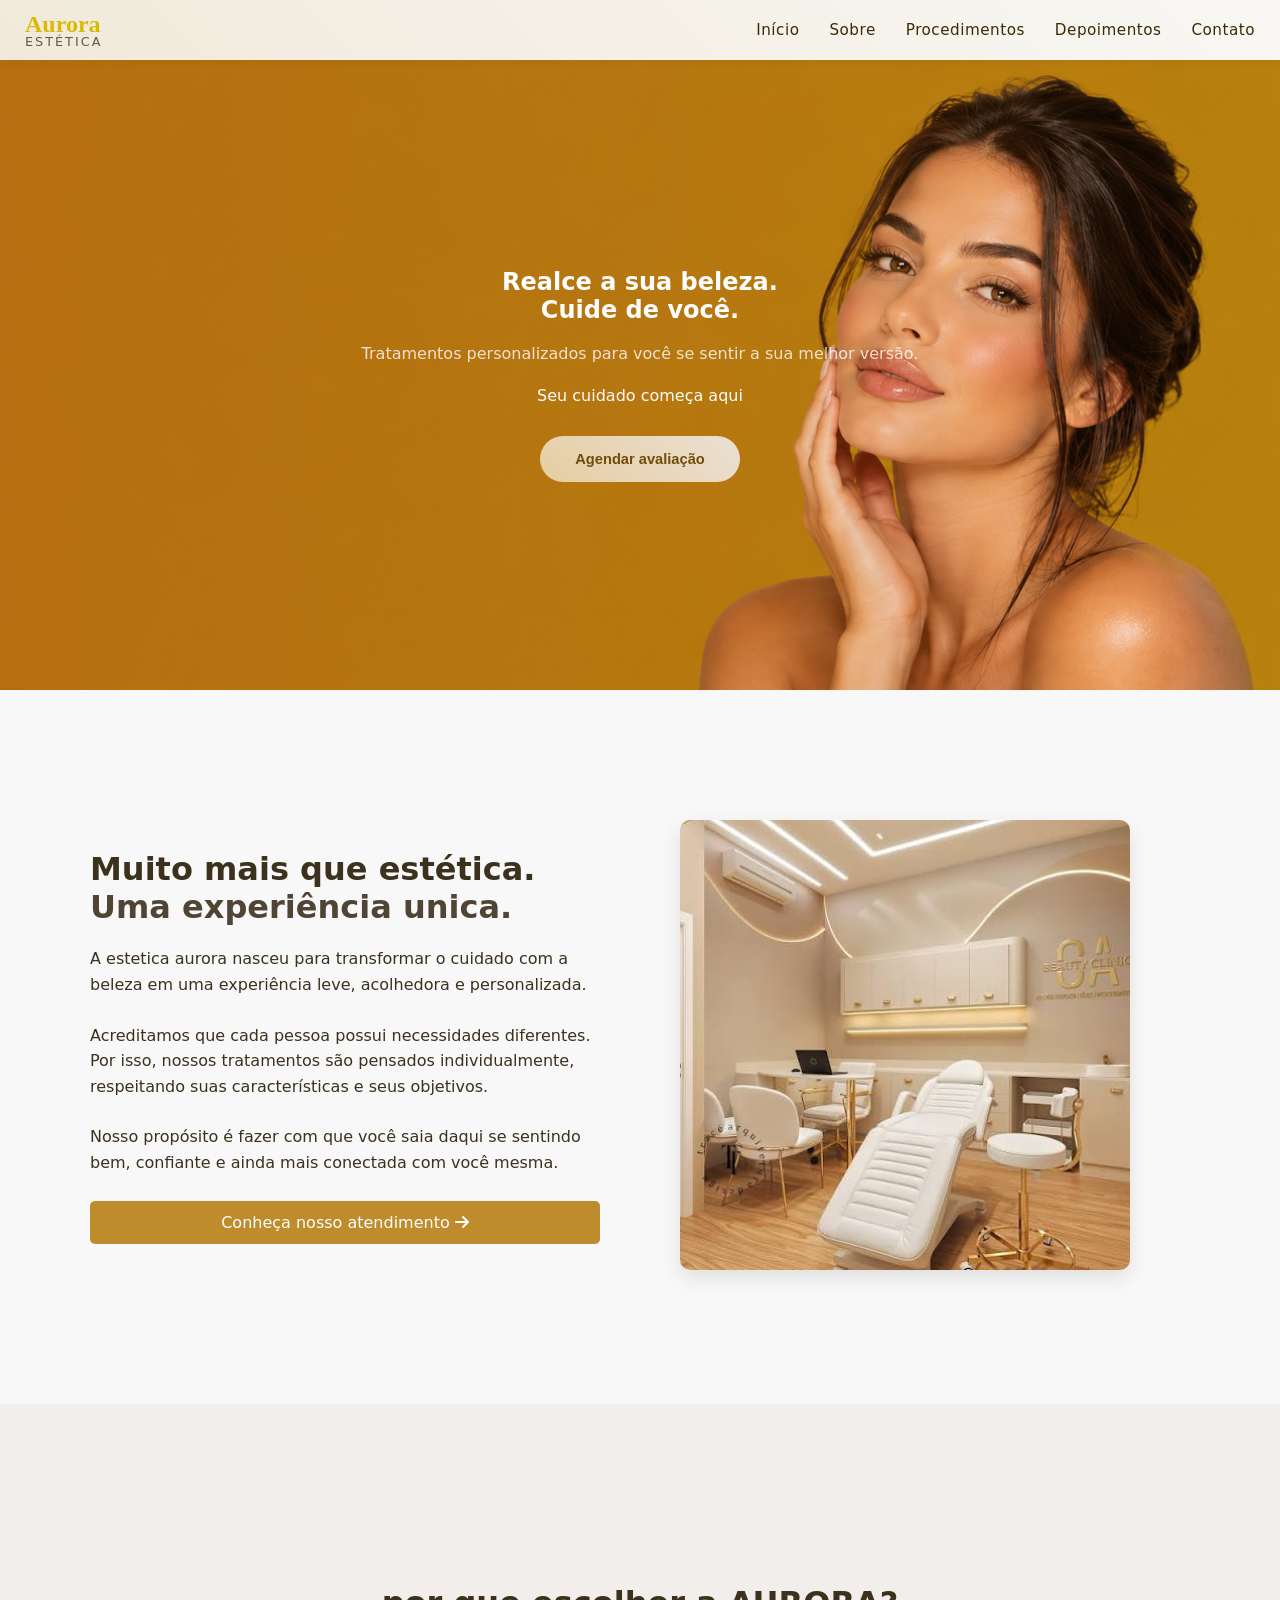
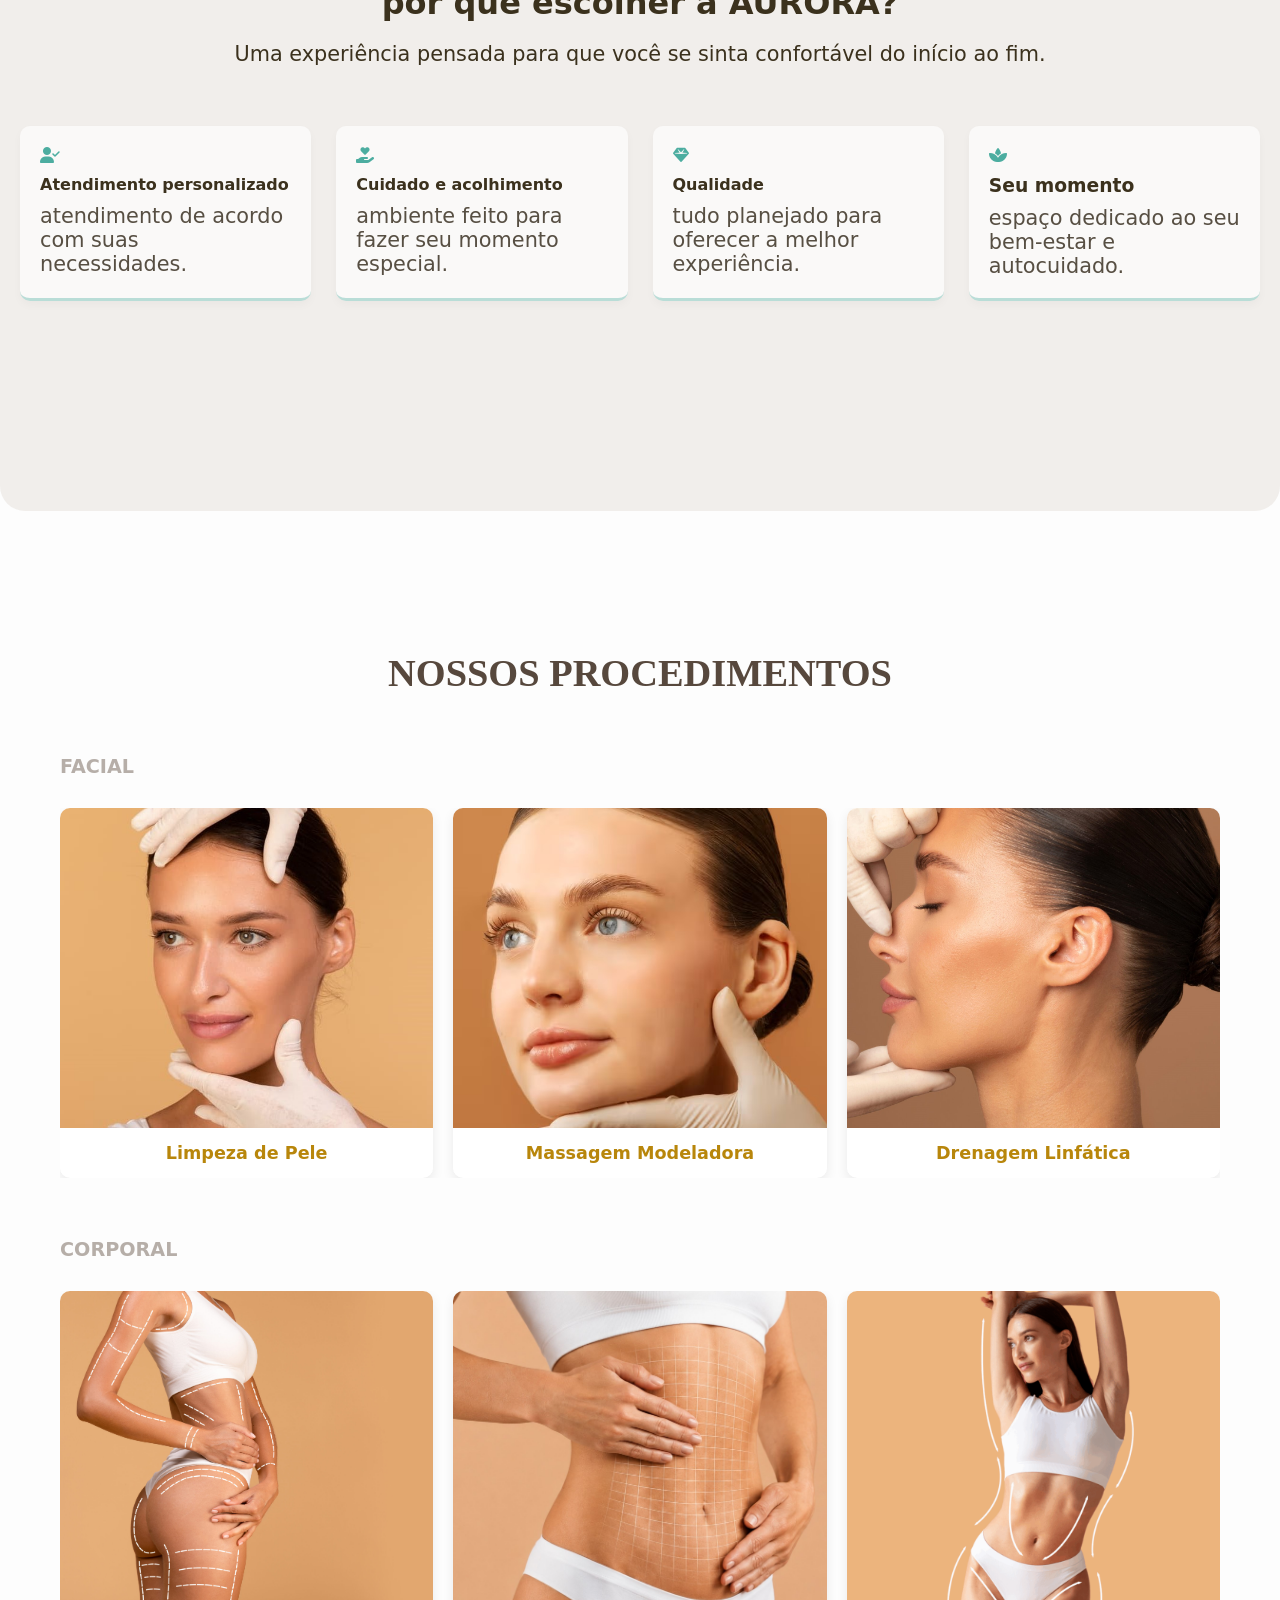
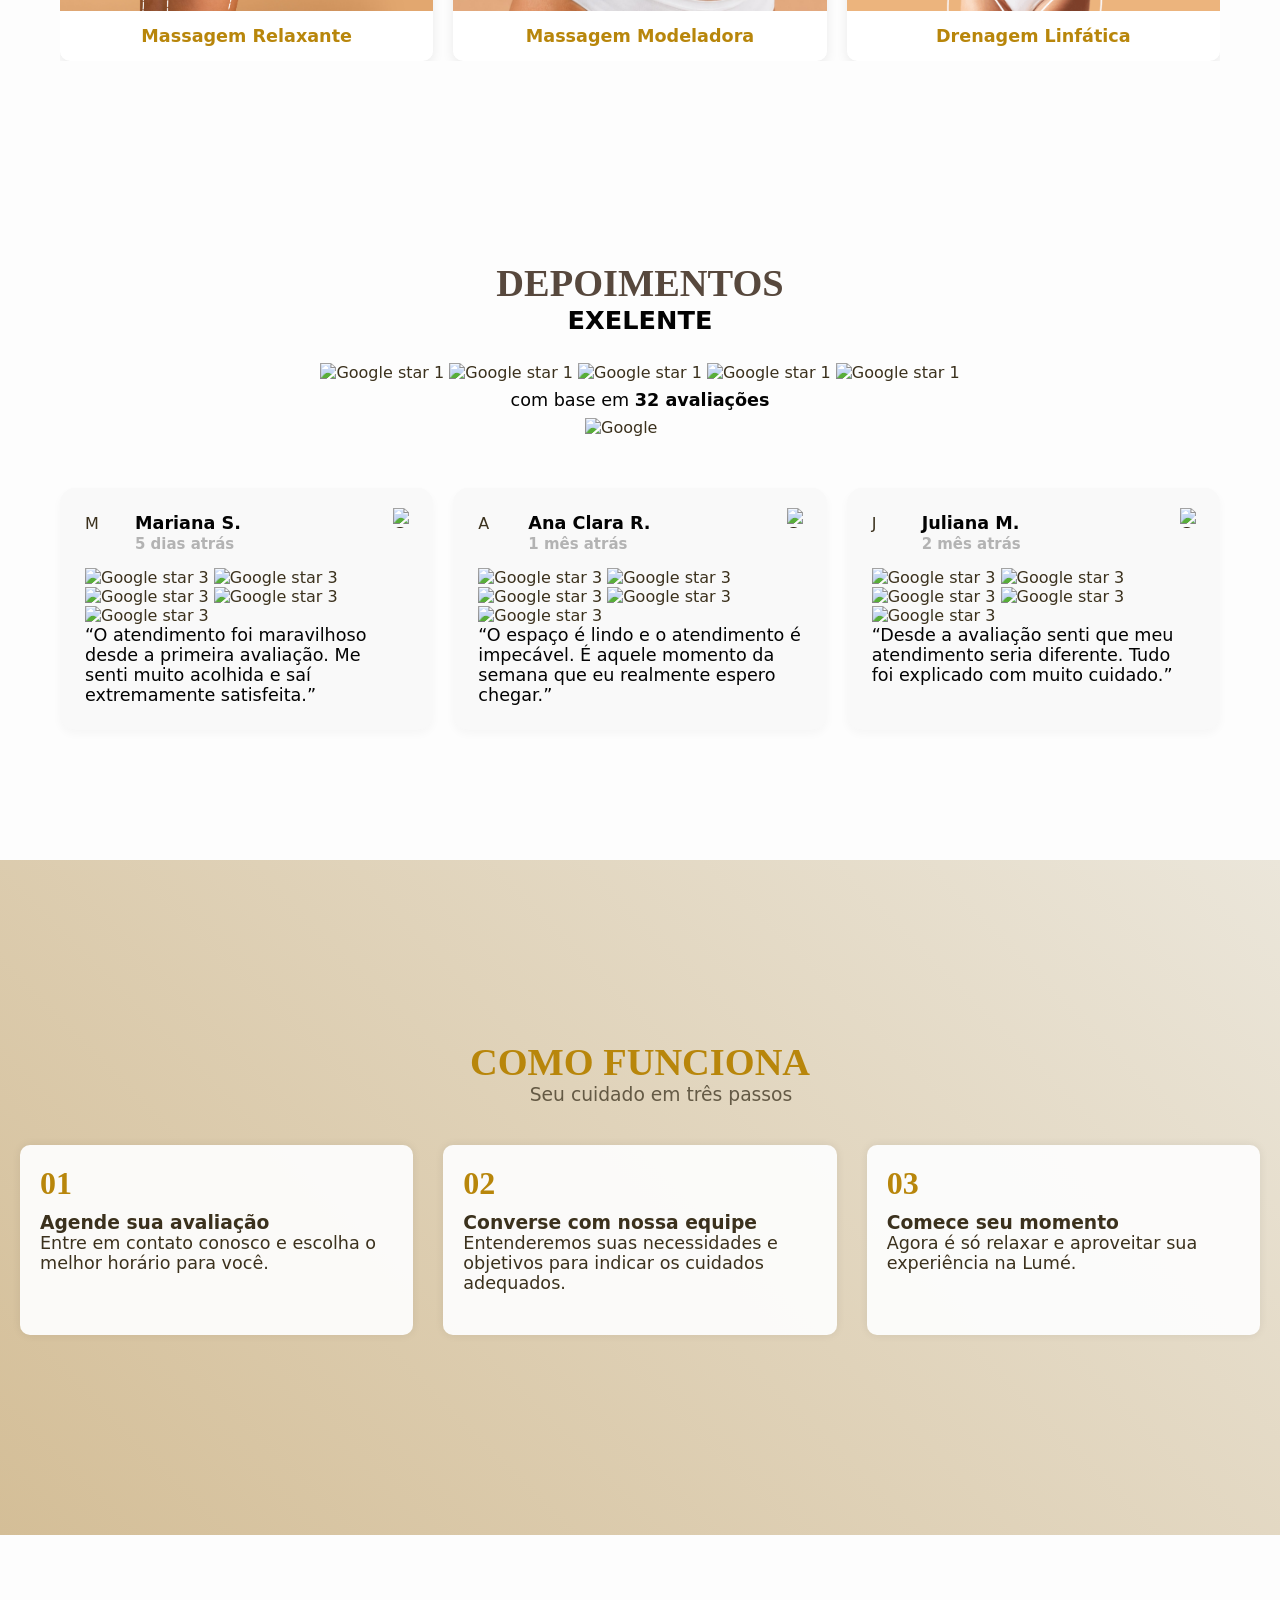
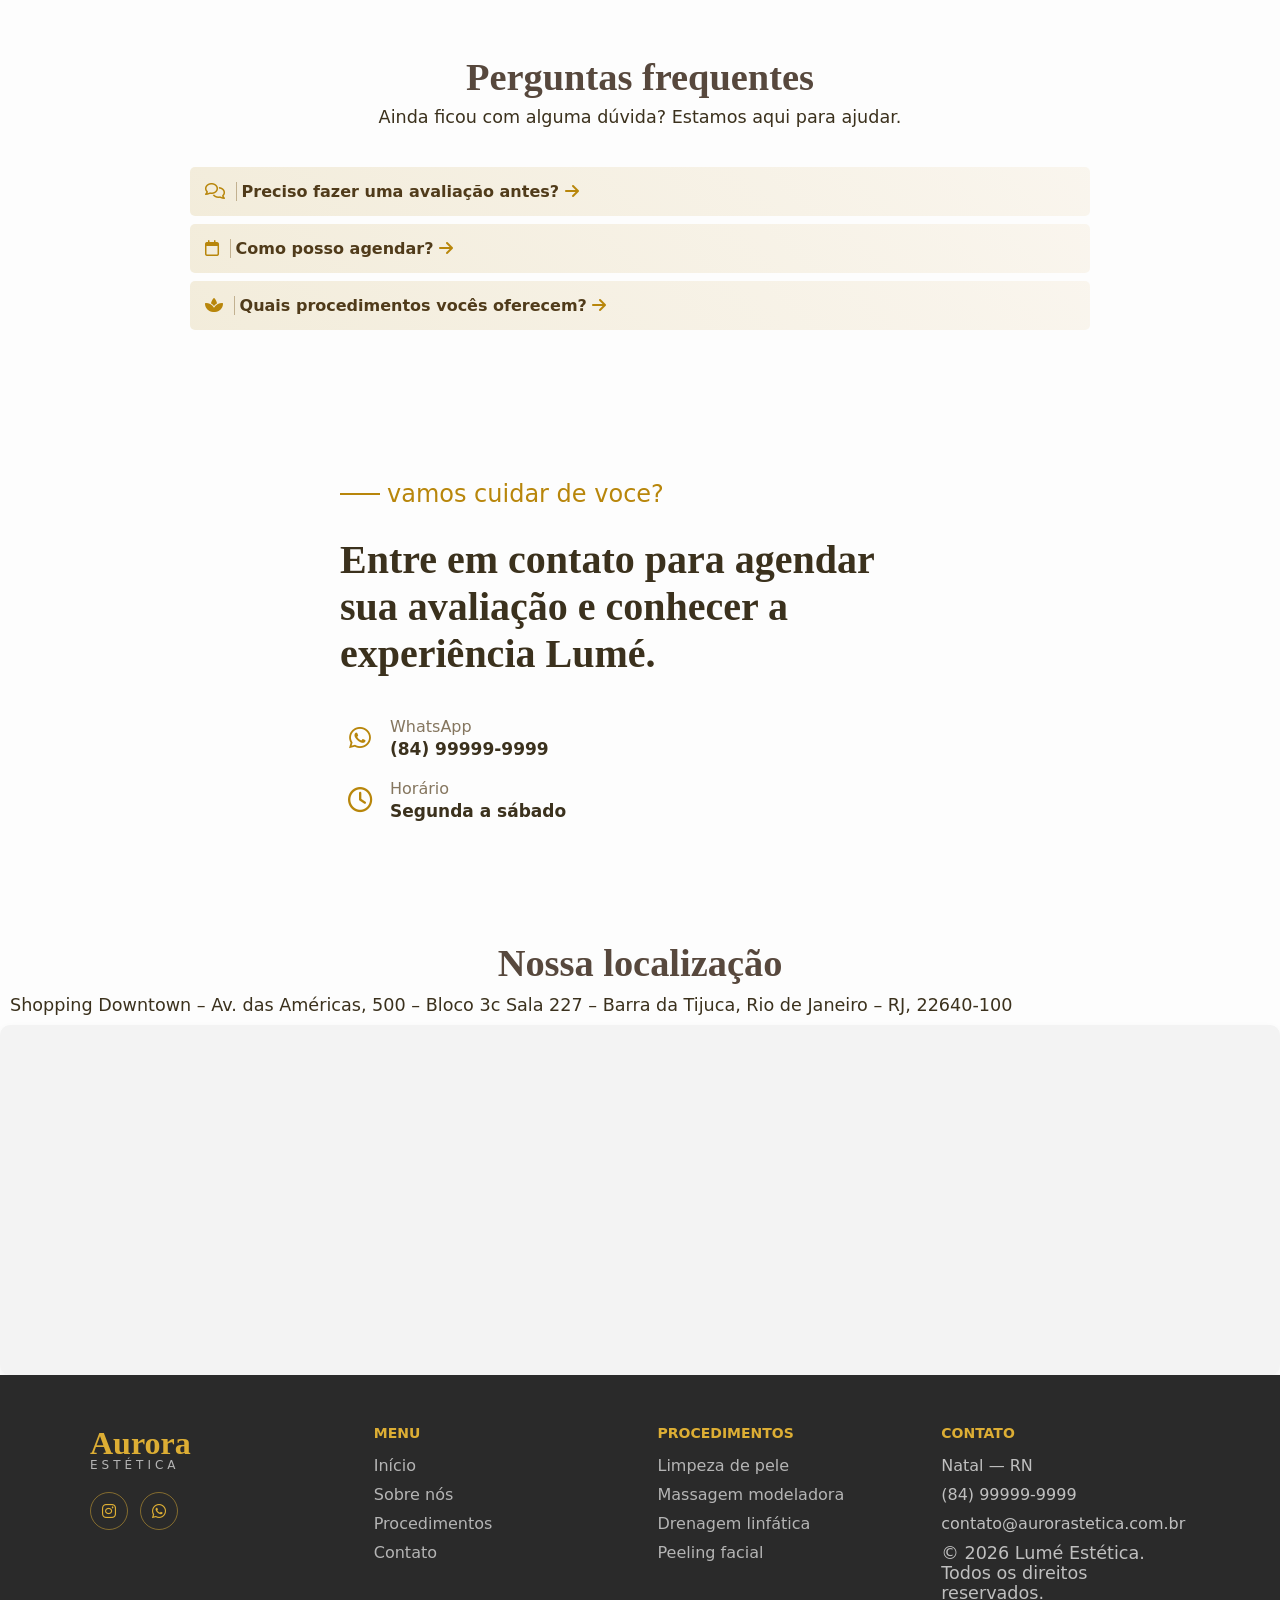
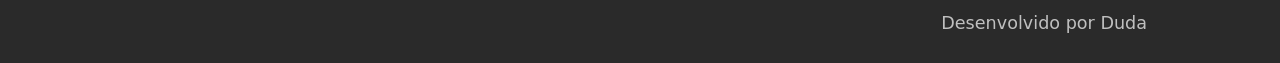
==== commit d08e5078: "update banner e responsividade" ====
--- a/index.html
+++ b/index.html
@@ -130,7 +130,10 @@
 
                 </div>
 
+                
+
                 <div class="img">
+
                     <img
                     src="imagens/clinica.png"
                     alt="clinica">
@@ -145,7 +148,7 @@
 
         <section id="benefits">
 
-            <div id="container">
+            <div id="benefits-text">
                     <h2>
                         por que escolher a <span>AURORA?</span>
                     </h2>
@@ -575,11 +578,6 @@
                         Estamos aqui para ajudar.
                     </p>
 
-                    <a href="#contato" class="text-link">
-                        Fale conosco
-                        <i class="fa-solid fa-arrow-right"></i>
-                    </a>
-
                 </div>
 
 
@@ -712,9 +710,8 @@
             <div class="logo">
                 <h1>Aurora</h1>
                 <h2>estética</h2>
-            </div>
-    
-            <div class="social">
+
+                <div class="social">
 
                 <a href="#" aria-label="Instagram">
                     <i class="fa-brands fa-instagram"></i>
@@ -725,6 +722,9 @@
                 </a>
 
             </div>
+            </div>
+    
+            
 
         <div class="footer-column">
 
--- a/style.css
+++ b/style.css
@@ -1,47 +1,62 @@
+/* ================= RESET & BASE ================= */
 * {
     margin: 0;
     padding: 0;
     box-sizing: border-box;
-    
-}
-
-
+}
+
+html {
+    scroll-behavior: smooth;
+    font-family: system-ui, -apple-system, BlinkMacSystemFont, 'Segoe UI', Roboto, Oxygen, Ubuntu, Cantarell, 'Open Sans', 'Helvetica Neue', sans-serif;
+}
+
+body {
+    background-color: #fdfdfd;
+    color: #3b311d;
+    overflow-x: hidden; /* Evita rolagem horizontal indesejada no celular */
+}
+
+img, iframe {
+    max-width: 100%;
+    height: auto;
+}
+
+/* ================= HEADER & NAV ================= */
 .header-container {
-    position: fixed ;
-    top: 0 ;
-    left: 0 ;
-    width: 100% ;
-    height: 50px ;
-    padding: 0 18px;
-    background: linear-gradient(45deg, #f1eadb, #f8f7f4 );
+    position: fixed;
+    top: 0;
+    left: 0;
+    width: 100%;
+    height: 60px;
+    padding: 0 25px;
+    background: linear-gradient(45deg, #f1eadb, #f8f7f4);
     display: flex;
     align-items: center;
     justify-content: space-between;
     z-index: 9999;
-}
-
-
+    box-shadow: 0 2px 10px rgba(0, 0, 0, 0.05);
+}
 
 .logo h1 {
     color: rgb(218, 186, 7);
     font-size: 1.5em;
-    text-align: center;
+    font-family: Georgia, serif;
 }
 
 .logo h2 {
-    font-size: 1em;
-    color: white;
-    font-family: system-ui, sans-serif;
+    font-size: 0.8em;
+    color: #685749;
     font-weight: 400;
-    text-align: center;
-    margin-top: -10px;
-}
-
-
-/* ================= MENU DESKTOP (Telas Grandes) ================= */
+    text-transform: uppercase;
+    letter-spacing: 2px;
+    margin-top: -4px;
+}
+
+/* Menu Desktop */
 #nav {
     display: flex;
     align-items: center;
+    justify-content: center;
     gap: 30px;
 }
 
@@ -49,14 +64,13 @@
     text-decoration: none;
     color: #3b2b05;
     font-weight: 500;
-    font-size: 20px;
+    font-size: 0.95rem;
     letter-spacing: 0.5px;
     position: relative;
     padding: 5px 0;
     transition: color 0.3s ease;
 }
 
-/* Efeito de linha charmosa no hover (Desktop) */
 #nav a::after {
     content: '';
     position: absolute;
@@ -76,32 +90,632 @@
     width: 100%;
 }
 
-/* Botão do Menu Mobile (Escondido no PC) */
 #menu-mobile {
     display: none;
     background: transparent;
     border: none;
     font-size: 1.2rem;
-    color: darkgoldenrod;
+    color: rgb(226, 185, 82);
     cursor: pointer;
     padding: 5px;
-    transition: transform 0.2s ease, color 0.2s ease;
-}
-
-#menu-mobile:hover {
+}
+
+/* ================= SEÇÃO INÍCIO (HERO) ================= */
+#inicio {
+    margin-top: 60px;
+    background: linear-gradient(rgba(180, 97, 19, 0.788), transparent, transparent), url('imagens/banner2.png');
+    background-size: cover;
+    background-position: bottom;
+    min-height: 93vh;
+    
+    display: flex;
+    align-items: start;
+    justify-content: center;
+}
+
+#inicio-text {
+    display: flex;
+    flex-direction: column;
+    justify-content: center;
+    align-items: center;
+    text-align: center;
+    color: #fdfdfd;
+    padding: 40px 20px;
+    gap: 18px;
+    max-width: 800px;
+}
+
+#inicio-text p {
+    font-size: 1rem;
+    max-width: 600px;
+    line-height: 1.5;
+}
+
+.info {
+    color: rgba(255, 254, 254, 0.8);
+}
+
+#inicio-button {
+    margin-top: 10px;
+    width: auto;
+    min-width: 200px;
+    border: none;
+    border-radius: 25px;
+    color: rgb(112, 76, 9);
+    background: linear-gradient(40deg, rgba(233, 210, 169, 0.95), rgb(235, 224, 212));
+    padding: 12px 30px;
+    cursor: pointer;
+    transition: all .3s ease;
+}
+
+#inicio-button p {
+    font-size: 1.1em;
+    font-weight: 600;
+}
+
+#inicio-button:hover {
+    background: linear-gradient(40deg, rgba(230, 203, 159, 0.95), rgb(235, 221, 207));
+    transform: translateY(-2px);
+    box-shadow: 0px 5px 20px rgba(0, 0, 0, 0.3);
+}
+
+/* ================= SEÇÃO SOBRE ================= */
+#sobre {
+    background-color: #f8f8f8;
+    padding: 130px 20px;
+}
+
+#sobre-container {
+    max-width: 1100px;
+    margin: 0 auto;
+    display: grid;
+    grid-template-columns: 1fr;
+    gap: 80px;
+    align-items: center;
+}
+
+#sobre-text h2 {
+    font-size: 2em;
+    margin-bottom: 20px;
+}
+
+#sobre-text span {
+    font-weight: bolder;
+    color: #504534;
+}
+
+#sobre-text p {
+    font-size: 1em;
+    margin-bottom: 25px;
+    line-height: 1.6;
+}
+
+.link {
+    display: inline-block;
+    text-align: center;
+    background-color: rgba(180, 121, 10, 0.85);
+    padding: 12px 24px;
+    border-radius: 5px;
+    transition: background-color 0.3s;
+    margin: auto;
+    display: block;
+}
+
+.link:hover {
+    background-color: darkgoldenrod;
+}
+
+.text-link {
+    text-decoration: none;
+    color: #fdfdfd;
+    font-weight: 500;
+}
+
+#sobre img {
+    width: 100%;
+    max-width: 450px;
+    margin: 0 auto;
+    border-radius: 10px;
+    box-shadow: 0px 8px 20px rgba(0, 0, 0, 0.1);
+    animation: flutuar 4s ease-in-out infinite;
+}
+
+/* ================= BENEFÍCIOS ================= */
+#benefits {
+    background-color: #e0dad26b;
+    padding: 110px 20px 130px;
+    border-radius: 0 0 25px 25px;
+    
+    margin: 0 auto;
+}
+
+#benefits-text {
+    text-align: center;
+}
+
+#benefits h2 {
+    margin-bottom: 20px;
+    color: #3b311d;
+}
+
+.benefits-grid {
+    max-width: 1500px;
+    margin: auto;
+    margin-top: 30px;
+    display: grid;
+    grid-template-columns: repeat(auto-fit, minmax(240px, 1fr));
+    gap: 25px;
+    justify-items: center;
+}
+
+.benefit-card {
+    background-color: #fdfdfcbd;
+    padding: 20px;
+    border-radius: 10px;
+    display: flex;
+    flex-direction: column;
+    gap: 10px;
+    border-bottom: 3px solid #4cada05e;
+    width: 100%;
+    box-shadow: 0 4px 10px rgba(0, 0, 0, 0.03);
+}
+
+.benefit-icon i{
+    color: #4cada0;
+}
+
+.benefit-card p {
+    font-size: 0.95em;
+    font-weight: 500;
+    color: #41382ae1;
+}
+
+/* ================= PROCEDIMENTOS & SLIDERS ================= */
+#procedimentos {
+    max-width: 1200px;
+    margin: 0 auto;
+    padding: 100px 20px;
+}
+
+.titulo {
+    text-align: center;
+    margin-top: 40px;
+    font-size: 1.8em;
+    font-weight: bolder;
+    color: #57483d;
+    font-family: 'Times New Roman', Times, serif;
+}
+
+#procedimentos h4 {
+    margin: 40px 0 20px 0;
+    font-weight: bolder;
+    color: #68574979;
+    font-size: 1.2em;
+}
+
+.slider-grid {
+    display: flex;
+    align-items: center;
+    position: relative;
+    width: 100%;
+    margin-bottom: 40px;
+}
+
+.swiper {
+    width: 100%;
+    padding: 10px 5px;
+}
+
+.previous-slide, .next-slide,
+.previous-slide-corporal, .next-slide-corporal {
+    position: absolute;
+    top: 50%;
+    transform: translateY(-50%);
+    z-index: 10;
+    cursor: pointer;
+    font-size: 1.2rem;
+    color: #ffffff;
+    background-color: rgba(184, 135, 11, 0.6);
+    width: 38px;
+    height: 38px;
+    border-radius: 50%;
+    display: flex;
+    align-items: center;
+    justify-content: center;
+    transition: background-color 0.3s;
+}
+
+.previous-slide:hover, .next-slide:hover,
+.previous-slide-corporal:hover, .next-slide-corporal:hover {
+    background-color: darkgoldenrod;
+}
+
+.previous-slide, .previous-slide-corporal { left: 5px; }
+
+.next-slide, .next-slide-corporal { right: 5px; }
+
+.procedimentos-card {
+    background: #ffffff;
+    border-radius: 10px;
+    overflow: hidden;
+    box-shadow: 0 4px 12px rgba(0, 0, 0, 0.08);
+}
+
+.procedimentos-image img {
+    width: 100%;
+    height: 320px;
+    object-fit: cover;
+    display: block;
+}
+
+.procedimentos-content h3 {
+    text-align: center;
+    font-size: 1.1em;
+    padding: 15px;
     color: darkgoldenrod;
 }
 
-
-/* ================= RESPONSIVIDADE (Telas menores que 768px) ================= */
-
+/* ================= DEPOIMENTOS ================= */
+#depoimentos {
+    max-width: 1200px;
+    margin: 60px auto 130px;
+    padding: 0 20px;
+}
+
+#depoimentos h3 {
+    font-size: 1.6em;
+    text-align: center;
+    margin-bottom: 20px;
+}
+
+#google-info {
+    display: flex;
+    flex-direction: column;
+    align-items: center;
+    gap: 8px;
+    margin-bottom: 35px;
+}
+
+#google-info h3, #depoimentos p{
+    color: #030303;
+}
+
+
+
+.avaliacao-grid {
+    display: grid;
+    grid-template-columns: repeat(auto-fit, minmax(280px, 1fr));
+    gap: 20px;
+}
+
+.avaliacao {
+    background-color: #f9f9f9;
+    padding: 25px;
+    border-radius: 15px;
+    position: relative;
+    box-shadow: 0 4px 10px rgba(0, 0, 0, 0.03);
+}
+
+.icone-google {
+    position: absolute;
+    top: 20px;
+    right: 20px;
+}
+
+.client {
+    display: grid;
+    grid-template-columns: 50px auto;
+    row-gap: 2px;
+    align-items: center;
+    margin-bottom: 15px;
+}
+
+.client-name {
+     font-weight: 600; 
+    }
+
+.client-data {
+     font-size: 0.85em; 
+     grid-column: 2;
+     font-weight: 600;
+    }
+
+    .client-data p{
+     color: rgba(131, 131, 131, 0.596) !important;
+    }
+
+/* ================= PASSO A PASSO (HOW) ================= */
+.how {
+    padding: 80px 20px 140px;
+    margin-bottom: 120px;
+    background: linear-gradient(45deg, #d4be97, #ebe6da);
+}
+
+#how {
+    color: darkgoldenrod;
+    padding: 0px;
+    
+}
+
+.subtitulo {
+    font-family: system-ui, -apple-system, BlinkMacSystemFont, 'Segoe UI', Roboto, Oxygen, Ubuntu, Cantarell, 'Open Sans', 'Helvetica Neue', sans-serif;
+    font-weight: 500;
+    color: #3b311dc0;
+    transform: translateX(3%);
+}
+
+#textos-how {
+    text-align: center;
+    max-width: 700px;
+    margin: 0 auto 40px auto;
+}
+
+.steps {
+    max-width: 900px;
+    margin: 0 auto;
+    display: grid;
+    grid-template-columns: repeat(auto-fit, minmax(260px, 1fr));
+    gap: 20px;
+}
+
+.step {
+    background-color: #fdfdfdf1;
+    padding: 20px;
+    border-radius: 10px;
+    box-shadow: 0px 0px 10px rgba(0, 0, 0, 0.075);
+}
+
+.step-number {
+    font-size: 2em;
+    font-weight: bolder;
+    color: darkgoldenrod;
+    margin-bottom: 10px;
+    font-family:'Times New Roman', Times, serif;
+}
+
+#step1, #step2, #step3 {
+    animation: flutuar 3.5s ease-in-out infinite;
+}
+
+#step2 { animation-delay: 0.5s; }
+
+@keyframes flutuar {
+    0%, 100% { transform: translateY(0); }
+    50% { transform: translateY(-8px); }
+}
+
+/* ================= FAQ ================= */
+.faq {
+    padding: 0px 10px;
+    margin-bottom: 100px;
+    
+}
+
+.faq p {
+
+    font-weight: 500;
+    margin-top: 8px;
+    
+    font-family: system-ui, -apple-system, BlinkMacSystemFont, 'Segoe UI', Roboto, Oxygen, Ubuntu, Cantarell, 'Open Sans', 'Helvetica Neue', sans-serif;
+}
+
+.faq-title {
+    margin: 0px 15px 40px;
+    text-align: center;
+}
+
+.faq-list {
+    margin: auto;
+    display: flex;
+    flex-direction: column;
+    max-width: 900px;
+    gap: 8px;
+    
+    border-radius: 5px;
+}
+
+.start {
+    display: inline-block;
+}
+
+.pergunta {
+    background: linear-gradient(45deg, #eee5ccb2, #f8f2e7b2);
+    color: #503b1a;
+    font-family: system-ui, -apple-system, BlinkMacSystemFont, 'Segoe UI', Roboto, Oxygen, Ubuntu, Cantarell, 'Open Sans', 'Helvetica Neue', sans-serif;
+    padding: 15px;
+    font-weight: 500;
+    border-radius: 5px;
+    min-width: 360px;
+    max-width: 900px;
+    
+    
+}
+
+.pergunta span {
+    font-size: 1em;
+    padding-left: 5px;
+    border-left: 1px solid #88683473;
+}
+
+.pergunta i {
+    color: darkgoldenrod;
+    padding-right: 5px;
+}
+
+summary {
+    cursor: pointer;
+    font-weight: 600;
+    color: #503b1a;
+    list-style: none;
+}
+
+
+details p {
+    padding-top: 4px;
+    color: #302203a6;
+    font-size: 0.95em;
+    line-height: 1.5;
+}
+
+/* ================= CONTATO ================= */
+
+#contato {
+    padding: 0px 25px;
+    display: flex;
+    justify-content: center;
+    align-items: center;
+    margin: 0px auto 120px;
+}
+
+#contato h1 {
+    color: darkgoldenrod;
+    font-size: 1.2em;
+    font-weight: 500;
+    font-family: system-ui, -apple-system, BlinkMacSystemFont, 'Segoe UI', Roboto, Oxygen, Ubuntu, Cantarell, 'Open Sans', 'Helvetica Neue', sans-serif;
+        display: flex;
+    place-items: center center;
+    gap: 7px;
+    margin-bottom: 8px;
+}
+
+
+
+#barra {
+    display: inline-block;
+    width: 40px;
+    background-color: darkgoldenrod;
+    height: 2px;
+}
+
+#contato h2 {
+    text-align: start;
+    font-size: 1.8em;
+    font-weight: bolder;
+    color: #3b311d;
+    padding: 20px 0px;
+    font-family: 'Times New Roman', Times, serif;
+    max-width: 600px;
+}
+
+.contato-item {
+    font-family: system-ui, -apple-system, BlinkMacSystemFont, 'Segoe UI', Roboto, Oxygen, Ubuntu, Cantarell, 'Open Sans', 'Helvetica Neue', sans-serif;
+    display: grid;
+    grid-template-columns: 40px auto;
+    grid-template-rows: auto auto;
+    column-gap: 10px;
+    margin-top: 20px;
+}
+
+.icone-contato {
+    color: darkgoldenrod;
+    grid-column: 1;
+    grid-row: 1/3;
+    display: flex;
+    align-items: center;
+    justify-content: center;
+
+    font-size: 25px;
+}
+
+.contato-nome {
+    grid-column: 2;
+    grid-row: 1;
+
+    margin: 0;
+    font-size: 1em;
+    font-weight: 500;
+    color: #503b1ab2;
+}
+
+.contato-info {
+    grid-column: 2;
+    grid-row: 2;
+
+    margin: 3px 0 0;
+    font-size: 17px;
+    font-weight: bold;
+}
+
+#localizacao p {
+    padding: 10px;
+}
+
+#map-box {
+    background-color: #f3f3f3;
+    border-radius: 10px;
+    overflow: hidden;
+    width: 100%;
+    height: 350px;
+    box-shadow: 0 4px 10px rgba(0, 0, 0, 0.05);
+}
+
+#map-box iframe {
+    width: 100%;
+    height: 100%;
+    border: 0;
+}
+
+/* ================= FOOTER ================= */
+.footer {
+    background-color: rgb(42, 42, 42);
+    color: rgba(255, 255, 255, 0.7);
+    padding: 50px 20px 30px;
+}
+
+.footer-container {
+    max-width: 1100px;
+    margin: 0 auto;
+    display: grid;
+    grid-template-columns: repeat(auto-fit, minmax(220px, 1fr));
+    gap: 35px;
+}
+
+.footer .logo h1 {
+    font-family: Georgia, serif;
+    font-size: 32px;
+    color: rgb(221, 174, 52);
+}
+
+.footer .logo h2 {
+    font-size: 12px;
+    letter-spacing: 4px;
+    color: rgba(255, 255, 255, 0.65);
+    margin-bottom: 20px;
+}
+
+.social { display: flex; gap: 12px; }
+
+.social a {
+    width: 38px;
+    height: 38px;
+    display: flex;
+    align-items: center;
+    justify-content: center;
+    border: 1px solid rgba(221, 174, 52, 0.5);
+    border-radius: 50%;
+    color: rgb(221, 174, 52);
+    text-decoration: none;
+    transition: 0.3s;
+}
+
+.social a:hover {
+    background-color: rgb(221, 174, 52);
+    color: rgb(42, 42, 42);
+}
+
+.footer-column { display: flex; flex-direction: column; gap: 10px; }
+.footer-column h3 { color: rgb(221, 174, 52); font-size: 14px; text-transform: uppercase; margin-bottom: 5px; }
+.footer-column a { color: rgba(255, 255, 255, 0.65); text-decoration: none; transition: 0.3s; }
+.footer-column a:hover { color: rgb(221, 174, 52); }
+
+/* ================= MEDIA QUERIES (RESPONSIVIDADE MÁXIMA) ================= */
+
+/* CELULARES E TABLETS (Até 768px) */
 @media (max-width: 768px) {
-    /* Mostra o botão hambúrguer no celular */
     #menu-mobile {
         display: block;
     }
 
-    /* Transforma o menu num painel suspenso */
     #nav {
         position: absolute;
         top: 100%;
@@ -110,810 +724,132 @@
         background-color: #ffffff;
         flex-direction: column;
         gap: 0;
-        padding: 0; /* Removido o padding para não criar espaço sobrando */
         box-shadow: 0 10px 20px rgba(0, 0, 0, 0.08);
         border-top: 1px solid #f0f0f0;
-        
         opacity: 1;
         visibility: visible;
         transform: translateY(0);
-        transition: opacity 0.3s ease, transform 0.3s ease, visibility 0.3s ease;
-    }
-
-    /* Estilo das opções no menu celular */
+        transition: all 0.3s ease;
+    }
+
     #nav a {
         width: 100%;
         text-align: center;
         padding: 14px 0;
-        border-bottom: 1px solid #f0f0f0; /* Borda divisória entre itens */
-        font-size: 1rem;
-    }
-
-    /* REMOVE A SOBRA (BORDA) ABAIXO DO ÚLTIMO ITEM (CONTATO) */
+        border-bottom: 1px solid #f0f0f0;
+    }
+
     #nav a:last-child {
         border-bottom: none;
     }
 
     #nav a::after {
-        display: none; /* Remove a linha do hover no celular */
-    }
-
-    #nav a:active {
-        background-color: #faf7f2;
-    }
-
-    /* Esconde o menu apenas em telas menores */
+        display: none;
+    }
+
+    /* Ocultar quando tiver a classe hide */
     #nav.hide {
-        display: flex;
         opacity: 0;
         visibility: hidden;
         transform: translateY(-10px);
         pointer-events: none;
     }
-}
-
-/* ================= REGRA DO HIDE CORRIGIDA ================= */
-/* A classe .hide só esconde elementos fora do #nav ou quando for tela mobile */
-.hide:not(#nav) {
-    display: none !important;
-}
-
+
+    #sobre img {
+        position: static;
+        transform: none;
+    }
+}
+
+/* DESKTOP & MONITORES GRANDES (A partir de 769px) */
 @media (min-width: 769px) {
-  /* Força a nav a ficar visível no PC, ignorando a classe .hide do JS */
-  #nav, 
-  #nav.hide {
-    display: flex !important;
-    opacity: 1 !important;
-    visibility: visible !important;
-    transform: none !important;
-    position: static !important;
-    background: transparent !important;
-    box-shadow: none !important;
-    pointer-events: auto !important;
-  }
-
-  /* Garante que o botão hambúrguer nunca apareça no PC */
-  #menu-mobile {
-    display: none !important;
-  }
-}
-
-
-.hide {
-    display: none !important;
-}
-
-#inicio {
-    margin-top: 50px;
-    background-color: rgb(226, 174, 3);
-    background-image:  linear-gradient(rgba(7, 7, 7, 0.075), rgba(2, 2, 2, 0.616)), url(imagens/banner\ fundo\ solido\ mobile.jpg);
+
+    p {
+        font-size: 1.1em;
+    }
+
+    #inicio {
+    
+    align-items: center;
+    background: linear-gradient(to right,rgba(180, 97, 19, 0.582), transparent), url('imagens/banner2pc.png');
+    background-position: right;
     background-size: cover;
-    background-position: center;
-    height: 680px;
-}
-
-#inicio-text{
-    display: flex;
-    flex-direction: column;
-    justify-content: center;
-    text-align: center;
-    color: #fdfdfd;
-    padding: 40px 20px;
-    gap: 12px;
-}
-
-#inicio-text p {
-    font-family: system-ui, -apple-system, BlinkMacSystemFont, 'Segoe UI', Roboto, Oxygen, Ubuntu, Cantarell, 'Open Sans', 'Helvetica Neue', sans-serif;
-    font-size: 0.9em;
-    max-width: 400px;
-    
-}
-
-.info {
-    color: rgba(255, 254, 254, 0.473);
-}
-
-#inicio-button {
-    margin: auto;
-    width: 200px;
-    border: none;
-    border-radius:25px;
-    color: rgb(112, 76, 9);
-    background: linear-gradient(40deg ,rgba(233, 210, 169, 0.952), rgb(235, 224, 212));
-    padding: 12px 2px;
-    transition: .4s;
-   
-}
-
-#inicio-button p {
+    min-height: 70vh;
+    
+}
+
+    #nav, #nav.hide {
+        display: flex !important;
+        opacity: 1 !important;
+        visibility: visible !important;
+        transform: none !important;
+        position: static !important;
+        background: transparent !important;
+        box-shadow: none !important;
+        pointer-events: auto !important;
+    }
+
+    #menu-mobile {
+        display: none !important;
+    }
+
+    #sobre-container {
+        grid-template-columns: 1fr 1fr;
+    }
+
+    #benefits {
+    padding: 180px 20px 210px;
+}
+
+    #benefits-text {
+    margin-bottom: 60px;
+}
+
+    #benefits h2 {
+        font-size: 2em;
+    }
+    
+    #benefits p {
+        font-size: 1.3em;
+        font-weight: 400;
+    }
+
+    .titulo {
+        font-size: 2.4em;
+    }
+
+    #procedimentos h4 {
+    margin: 60px 0 30px 0;
+    font-weight: bolder;
+    color: #68574979;
     font-size: 1.2em;
-    font-family: system-ui, -apple-system, BlinkMacSystemFont, 'Segoe UI', Roboto, Oxygen, Ubuntu, Cantarell, 'Open Sans', 'Helvetica Neue', sans-serif;
-    font-weight: 500;
-    
-   
-}
-
-#inicio-button:hover {
-    color: rgb(117, 79, 8);
-    background: linear-gradient(40deg ,rgba(230, 203, 159, 0.952), rgb(235, 221, 207));
-    padding: 14px 2px;
-    width: 210px;
-    box-shadow: 0px 0px 25px rgba(0, 0, 0, 0.349);
-    
-}
-
-.dest {
-    font-weight: 500;
-}
-
-#sobre {
-    background-color: rgb(243, 243, 243);
-    padding: 80px 25px;
-}
-
-#sobre-container {
-    display: flex;
-    flex-direction: column;
-    justify-content: center;
-    padding-bottom: 180px;
-    gap: 70px;
-    position: relative;
-
-}
-
-#sobre-text h2 {
-    font-size: 2em;
-    margin-bottom: 25px;
-}
-
-#sobre-text span {
-    font-weight: bolder;
-    color: #504534;
-}
-
-#sobre-text p {
-    font-size: 1em;
-    margin-bottom: 25px;
-    font-family: system-ui, -apple-system, BlinkMacSystemFont, 'Segoe UI', Roboto, Oxygen, Ubuntu, Cantarell, 'Open Sans', 'Helvetica Neue', sans-serif;
-}
-
-.link {
-    text-align: center;
-    background-color: rgba(180, 121, 10, 0.733);
-    padding: 10px;
-    border-radius: 5px;
-}
-
-.text-link {
-    text-decoration: none;
-    font-family: system-ui, -apple-system, BlinkMacSystemFont, 'Segoe UI', Roboto, Oxygen, Ubuntu, Cantarell, 'Open Sans', 'Helvetica Neue', sans-serif;
-    color: #fdfdfd;
-    padding: 10px;
-}
-
-#sobre img {
-    position: absolute;
-    transform: translate(-3%, -3%);
-    width: 350px;
-    display: block;
-    margin: auto;
-    border-radius: 10px;
-    box-shadow: 0px 0px 10px rgba(0, 0, 0, 0.151);
-}
-
-#benefits {
-    background-color: #e0dad26b;
-    padding: 160px 25px 20px 25px;
-    border-end-end-radius: 25px;
-    border-end-start-radius: 25px;
-    
-    font-family: system-ui, -apple-system, BlinkMacSystemFont, 'Segoe UI', Roboto, Oxygen, Ubuntu, Cantarell, 'Open Sans', 'Helvetica Neue', sans-serif;
-}
-
-#benefits h2 {
-    margin-bottom: 20px;
-    color: #3b311d;
-  
-}
-
-#benefits span {
-    font-weight: bolder;
-    color: #3b311d;
-  
-}
-
-.benefits-grid {
-    margin-top: 40px;
+}
+
+.how {
+    padding: 140px 20px 200px;
+    margin-bottom: 120px;
+    background: linear-gradient(45deg, #d4be97, #ebe6da);
+}
+
+.steps {
+    max-width: 1300px;
+    height: 190px;
+    margin: 0 auto;
     display: grid;
-    grid-template-columns: 1fr ;
-    grid-template-rows: 1fr 1fr 1fr 1fr;
-    justify-content: center;
-    align-items: center;
-    justify-items: center;
-    align-content: center;
-    
-    text-align: center;
-    gap: 15px;
-    
-
-    padding: 50px 0px;
-    border-radius: 10px;
-    
-    
-}
-
-.benefit-icon {
-    color: #4cada0;
-    text-align: center;
-}
-
-
-
-.benefit-icon h3{
-    font-size: 0.8em;
-
-}
-
-.benefit-card {
-    
-    padding-bottom: 18px;
-    display: flex;
-    flex-direction: column;
-    gap: 4px;
-    text-align: start;
-    align-items: start;
-    border-bottom: 2px solid #4cada02c;
-    width: 280px;
-}
-
-.benefit-card p{
-   font-size: 0.9em;
-   width: 210px;
-   font-weight: 500;
-   color: #41382ae1;
-}
-
-.titulo {
-    
-    text-align: center;
-    margin-top: 70px;
-    font-size: 1.7em;
-    font-weight: bolder;
-    color: #3b311d;
-    padding: 20px;
-}
-
-.slider-grid {
-    display: flex;
-    align-items: center;
-    gap: 15px;
-    position: relative;
-    width: 100%;
-    margin-bottom: 80px;
-}
-
-.slider {
-    overflow: hidden;
-    width: 290px;
-    border-radius: 10px;
-    margin: auto;
-    grid-column: 2;
-    
-}
-
-.swiper.meu-swiper {
-    width: 100%;
-    overflow: hidden;
-}
-
-.previous-slide {
-    grid-column: 1 !important;
-}
-
-.previous-slide, .next-slide,
-.previous-slide-corporal, .next-slide-corporal {
-    position: absolute;
-    top: 50%;
-    transform: translateY(-50%);
-    z-index: 10;
-    cursor: pointer;
-    font-size: 1.4rem;
-    color: #ffffff;
-    background-color: rgba(184, 135, 11, 0.212);
-    width: 35px;
-    height: 35px;
-    border-radius: 50%;
-    display: flex;
-    align-items: center;
-    justify-content: center;
-    transition: background-color 0.3s;
-}
-
-.previous-slide:hover, .next-slide:hover {
-    background-color: rgba(184, 135, 11, 0.432);
-}
-
-.previous-slide , .previous-slide-corporal {
-    left: 10px;
-}
-
-.next-slide, .next-slide-corporal {
-    right: 10px;
-}
-
-#procedimentos-faciais {
-    display: flex;
-}
-
-#procedimentos h4 {
-    margin-top: 70px;
-    margin-bottom: 50px;
-    font-size: 1.2em;
-    color: #3b311d;
-}
-
-.procedimentos-card {
-    height: auto;
-    box-sizing: border-box;
-}
-
-.procedimentos-image img {
-    width: 100%;
-    height: 390px;
-    object-fit: cover;
-    border-radius: 8px;
-}
-
-.procedimentos-content h3 {
-    text-align: center;
-    font-size: 1.3em;
-    padding: 18px 15px;
-    width: 290px;
-    margin: auto;
-    font-family: system-ui, -apple-system, BlinkMacSystemFont, 'Segoe UI', Roboto, Oxygen, Ubuntu, Cantarell, 'Open Sans', 'Helvetica Neue', sans-serif;
-    color: darkgoldenrod;
-}
-
-
-.procedimentos-card img {
-    width: 290px;
-    display: block;
-    margin: auto;
-    border-radius: 5px;
-}
-
-
-#procedimentos h4{
-    margin-left: 25px;
-    font-weight: bolder;
-    color: #68574971;
-    font-family: system-ui, -apple-system, BlinkMacSystemFont, 'Segoe UI', Roboto, Oxygen, Ubuntu, Cantarell, 'Open Sans', 'Helvetica Neue', sans-serif;
-}
-
-
-#depoimentos {
-    padding: 0px 25px;
-    display: grid;
-    grid-template-columns: 1fr;
-    grid-template-rows: 1fr ;
-    place-items: center center;
-    place-content: center center;
+    grid-template-columns: repeat(auto-fit, minmax(260px, 1fr));
+    gap: 30px;
+}
+
+.faq {
     margin-bottom: 150px;
 }
 
-#depoimentos h2 {
-    margin-bottom: 20px;
-    font-size: 2.1em;
-
-}
-
-#depoimentos h3 {
-    font-family: system-ui, -apple-system, BlinkMacSystemFont, 'Segoe UI', Roboto, Oxygen, Ubuntu, Cantarell, 'Open Sans', 'Helvetica Neue', sans-serif;
-    font-weight: 500;
-    font-size: 1.7em;
-    text-align: center;
-
-}
-
-#depoimentos p {
-    font-family: system-ui, -apple-system, BlinkMacSystemFont, 'Segoe UI', Roboto, Oxygen, Ubuntu, Cantarell, 'Open Sans', 'Helvetica Neue', sans-serif;
-    
-
-}
-
-#google-info {
-    display: flex;
-    flex-direction: column;
-    justify-content: center;
-    align-items: center;
-    gap: 8px;
-}
-
-.logo-google {
-    margin-top: 5px;
-    margin-bottom: 35px;
-}
-
-
-
-.avaliacao-grid {
-    display: grid;
-    gap: 15px;
-}
-
-.avaliacao {
-background-color: rgba(245, 245, 245, 0.493);
-padding: 35px 25px;
-border-radius: 15px;
-position: relative;
-
-}
-
-.icone-google {
-    position: absolute;
-    top: 0;
-    right: 0;
-    transform: translate(-100% , 100%);
-}
-
-.client {
-    display: grid;
-    grid-template-columns: 50px auto;
-    grid-template-rows: 25px 25px;
-}
-
-.client-avatar {
-    grid-row: 1/3;
-    grid-column: 1;
-    
-}
-
-.client-name {
-    grid-row: 1;
-    grid-column: 2;
-    font-weight: 500;
-    
-}
-
-.client-data {
-    grid-row: 2;
-    grid-column: 2;
-    color: rgba(7, 7, 7, 0.281);
-    font-weight: 500;
-}
-
-.how {
-    
-    height: auto;
-    padding: 1px 25px 70px 25px;
-    margin-bottom: 100px;
-    background: linear-gradient(45deg, #d4be97, #ebe6da );
-    background-color: #e2d2b1;
-}
-
-#textos-how {
-    display: flex;
-    flex-direction: column;
-    text-align: center;
-    margin-bottom: 40px;
-}
-
-#how {
-    color: darkgoldenrod ;
-    padding: 0px;
-}
-
-.subtitulo {
-    font-family: system-ui, -apple-system, BlinkMacSystemFont, 'Segoe UI', Roboto, Oxygen, Ubuntu, Cantarell, 'Open Sans', 'Helvetica Neue', sans-serif;
-    font-weight: 500;
-    color: #3b311dc0;
-    transform: translateX(3%);
-}
-
-.steps {
-    display: grid;
-    gap: 20px;
-}
-
-.step {
-    background-color: #fdfdfdf1;
-    padding: 20px;
-    border-radius: 10px;
-    box-shadow: 0px 0px 10px rgba(0, 0, 0, 0.075);
-}
-
-.step-number {
-    font-size: 2.2em;
-    font-weight: bolder;
-    color: darkgoldenrod;
-}
-
-.step h3{
-    font-weight: 500;
-    color: rgb(59, 43, 5);
-    font-family: system-ui, -apple-system, BlinkMacSystemFont, 'Segoe UI', Roboto, Oxygen, Ubuntu, Cantarell, 'Open Sans', 'Helvetica Neue', sans-serif;
-}
-
-.step p{
-    font-weight: 400;
-
-    font-family: system-ui, -apple-system, BlinkMacSystemFont, 'Segoe UI', Roboto, Oxygen, Ubuntu, Cantarell, 'Open Sans', 'Helvetica Neue', sans-serif;
-}
-
-#step1, #step3 {
-    margin-left: -3%;
-    animation: flutuar 3s ease-in-out infinite;
-}
-
-#step2 {
-    animation: flutuar 2.9s ease-in-out infinite;
-    margin-left: 3%;
-}
-
-@keyframes flutuar {
-  0%, 100% {
-    transform: translateY(0); /* Posição inicial */
-  }
-  50% {
-    transform: translateY(-5px); /* Sobe 15 pixels no meio do caminho */
-  }
-}
-
-.faq {
-    padding: 0px 12px;
-    margin-bottom: 100px;
-    
-}
-
-.faq span {
-    padding-left: 5px;
-    border-left: 2px solid #aa834593;
-    font-family: system-ui, -apple-system, BlinkMacSystemFont, 'Segoe UI', Roboto, Oxygen, Ubuntu, Cantarell, 'Open Sans', 'Helvetica Neue', sans-serif;
-    font-size: 0.9em;
-}
-
-.faq-list {
-    display: flex;
-    flex-direction: column;
-    gap: 5px;
-    padding: 10px;
-    border-radius: 5px;
-}
-
-summary {
-    list-style: none;
-    cursor: pointer;
-    position: relative;
-    display: flex;
-    justify-content: space-between;
-}
-
-.pergunta {
-    background: linear-gradient(45deg, #f1e5c5b2, #f5efe4b2);
-    color: #503b1a;
-    font-family: system-ui, -apple-system, BlinkMacSystemFont, 'Segoe UI', Roboto, Oxygen, Ubuntu, Cantarell, 'Open Sans', 'Helvetica Neue', sans-serif;
-    padding: 15px;
-    font-weight: 500;
-    border-radius: 5px;
-}
-
-.pergunta i {
-    padding-right: 5px;
-    color: darkgoldenrod;
-    
-}
-
-.pergunta p {
-    padding-top: 10px;
-    font-weight: normal;
-    
-}
-
-#contato {
-    padding: 0px 25px;
-    margin-bottom: 100px;
-}
-
 #contato h1 {
-    color: darkgoldenrod;
-    font-size: 1em;
-    font-weight: 500;
-    font-family: system-ui, -apple-system, BlinkMacSystemFont, 'Segoe UI', Roboto, Oxygen, Ubuntu, Cantarell, 'Open Sans', 'Helvetica Neue', sans-serif;
-}
-
-#contato h1 {
-    display: flex;
-    place-items: center center;
-    gap: 7px;
-}
-
-#barra {
-    
-    display: inline-block;
-    width: 40px;
-    background-color: darkgoldenrod;
-    height: 2px;
+    font-size: 1.5em;
 }
 
 #contato h2 {
-    text-align: start;
-    font-size: 1.8em;
-    font-weight: bolder;
-    color: #3b311d;
-    padding: 20px 0px;
-}
-
-.contato-item {
-    font-family: system-ui, -apple-system, BlinkMacSystemFont, 'Segoe UI', Roboto, Oxygen, Ubuntu, Cantarell, 'Open Sans', 'Helvetica Neue', sans-serif;
-    display: grid;
-    grid-template-columns: 40px auto;
-    grid-template-rows: auto auto;
-    column-gap: 10px;
-    margin-top: 20px;
-}
-
-.icone-contato {
-    color: darkgoldenrod;
-    grid-column: 1;
-    grid-row: 1/3;
-    display: flex;
-    align-items: center;
-    justify-content: center;
-
-    font-size: 25px;
-}
-
-.contato-nome {
-    grid-column: 2;
-    grid-row: 1;
-
-    margin: 0;
-    font-size: 1em;
-    font-weight: 500;
-    color: #503b1ab2;
-}
-
-.contato-info {
-    grid-column: 2;
-    grid-row: 2;
-
-    margin: 3px 0 0;
-    font-size: 17px;
-    font-weight: bold;
-}
-
-#localizacao p {
-    font-family: system-ui, -apple-system, BlinkMacSystemFont, 'Segoe UI', Roboto, Oxygen, Ubuntu, Cantarell, 'Open Sans', 'Helvetica Neue', sans-serif;
-    color: rgba(0, 0, 0, 0.5);
-    text-align: center;
-}
-
-#map-box{
-    background-color: #f3f3f3;
-    border-radius: 10px;
-    margin: 50px auto 0px auto;
-    width: 100%;
-    height: 350px;
-}
-
-#map-box iframe{
-    width: 100%;
-    height: 100%;
-
-}
-
-
-
-
-
-.footer {
-    background-color: rgb(42, 42, 42);
-    color: rgba(255, 255, 255, 0.7);
-    font-family: system-ui, -apple-system, BlinkMacSystemFont,
-        "Segoe UI", Roboto, Oxygen, Ubuntu, Cantarell,
-        "Open Sans", "Helvetica Neue", sans-serif;
-}
-
-.footer-container {
-        grid-template-columns: 1fr 1fr ;
-        gap: 40px 25px;
-        padding: 45px 25px 30px;
-    }
-
-    .footer .logo {
-        grid-column: 1 / -1;
-    }
-
-
-/* LOGO */
-
-.footer .logo h1 {
-    margin: 0;
-
-    font-family: Georgia, serif;
-    font-size: 38px;
-    color: rgb(221, 174, 52);
-}
-
-.footer .logo h2 {
-    margin: -5px 0 25px;
-
-    font-size: 13px;
-    font-weight: 400;
-    letter-spacing: 5px;
-    text-transform: uppercase;
-    color: rgba(255, 255, 255, 0.65);
-}
-
-/* REDES SOCIAIS */
-
-.social {
-    display: flex;
-    gap: 12px;
-}
-
-.social a {
-    width: 40px;
-    height: 40px;
-
-    display: flex;
-    align-items: center;
-    justify-content: center;
-
-    border: 1px solid rgba(221, 174, 52, 0.5);
-    border-radius: 50%;
-
-    color: rgb(221, 174, 52);
-    font-size: 17px;
-
-    transition: 0.3s;
-}
-
-.social a:hover {
-    background-color: rgb(221, 174, 52);
-    color: rgb(42, 42, 42);
-    transform: translateY(-3px);
-}
-
-/* COLUNAS */
-
-.footer-column {
-    display: flex;
-    flex-direction: column;
-    gap: 11px;
-}
-
-.footer-column h3 {
-    margin: 0 0 12px;
-
-    color: rgb(221, 174, 52);
-    font-size: 14px;
-    font-weight: 500;
-
-    text-transform: uppercase;
-    letter-spacing: 2px;
-}
-
-.footer-column a,
-.footer-column span {
-    color: rgba(255, 255, 255, 0.65);
-    text-decoration: none;
-    font-size: 14px;
-
-    transition: 0.3s;
-}
-
-.footer-column a:hover {
-    color: rgb(221, 174, 52);
-    padding-left: 4px;
-}
-
-/* TEXTOS FINAIS */
-
-.footer-column p {
-    margin: 15px 0 0;
-
-    font-size: 12px;
-    line-height: 1.6;
-    color: rgba(255, 255, 255, 0.45);
+    font-size: 2.5em;
+    
+}
 }
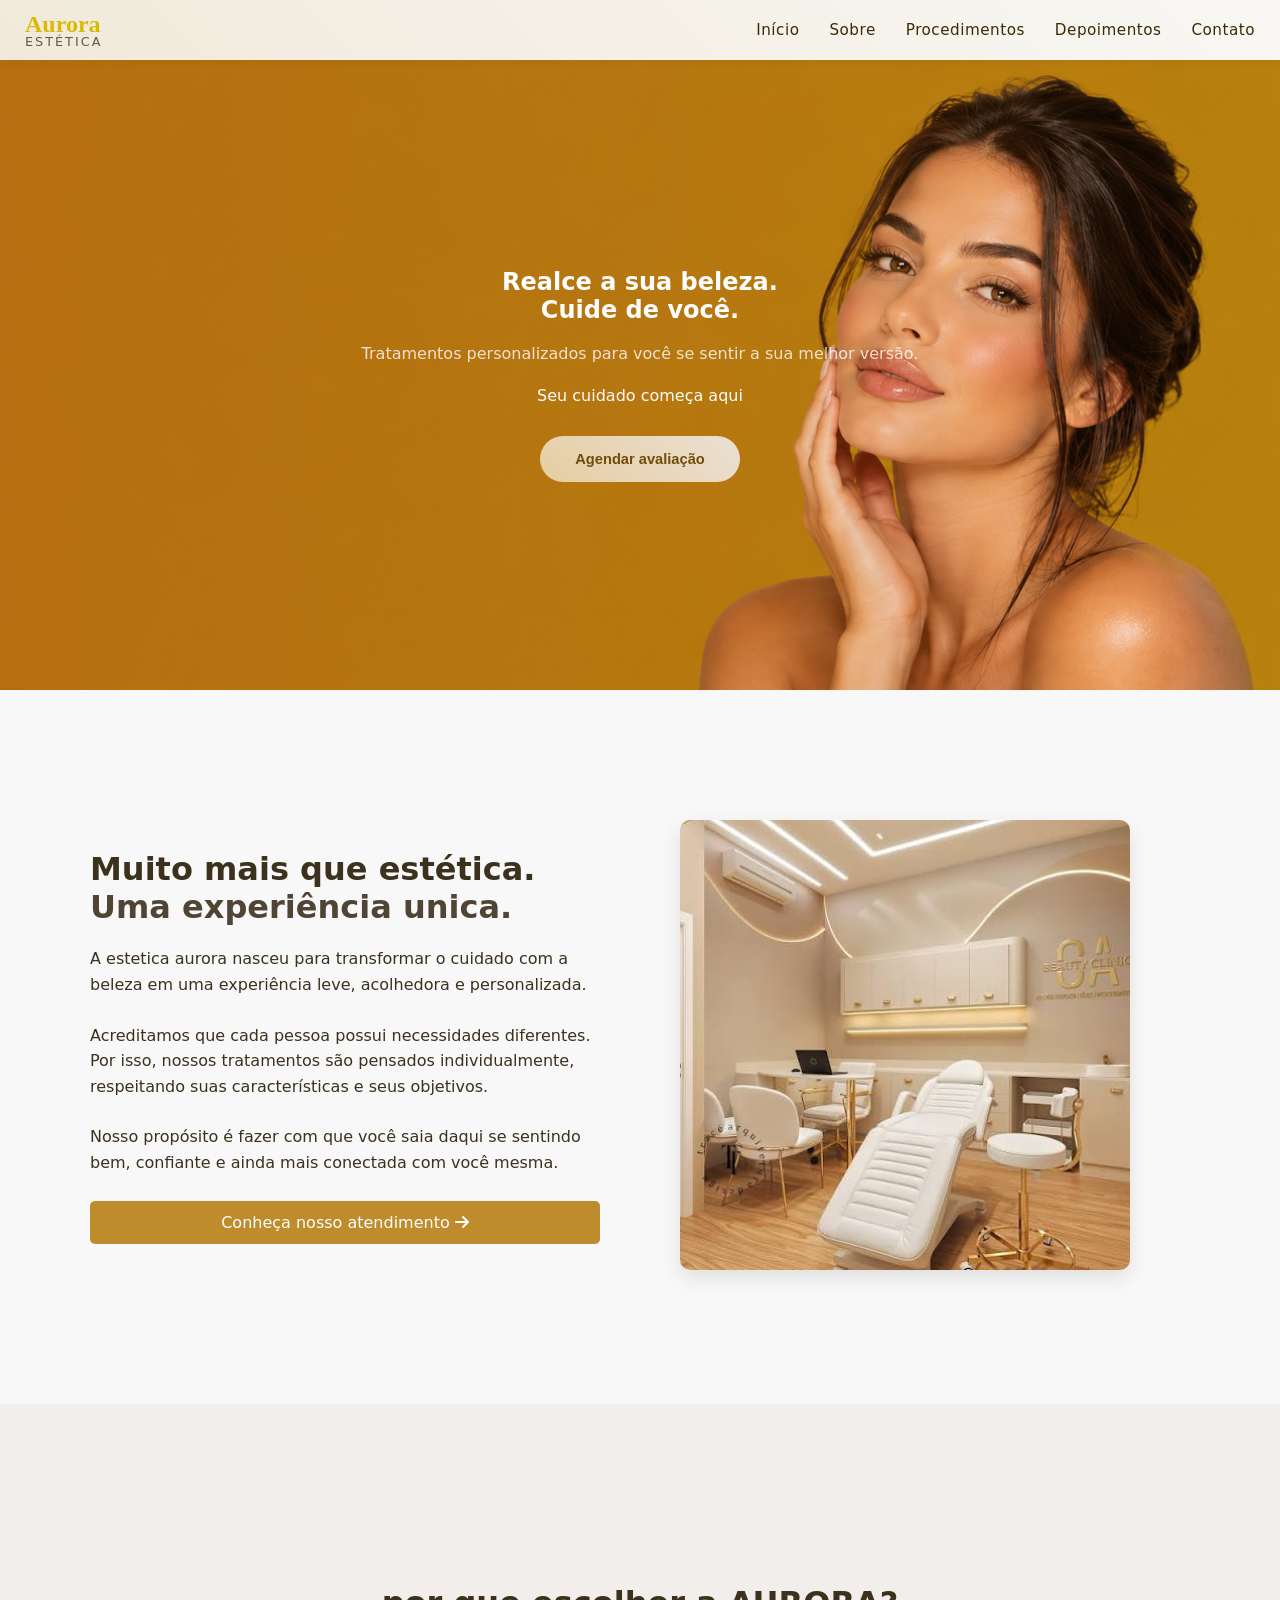
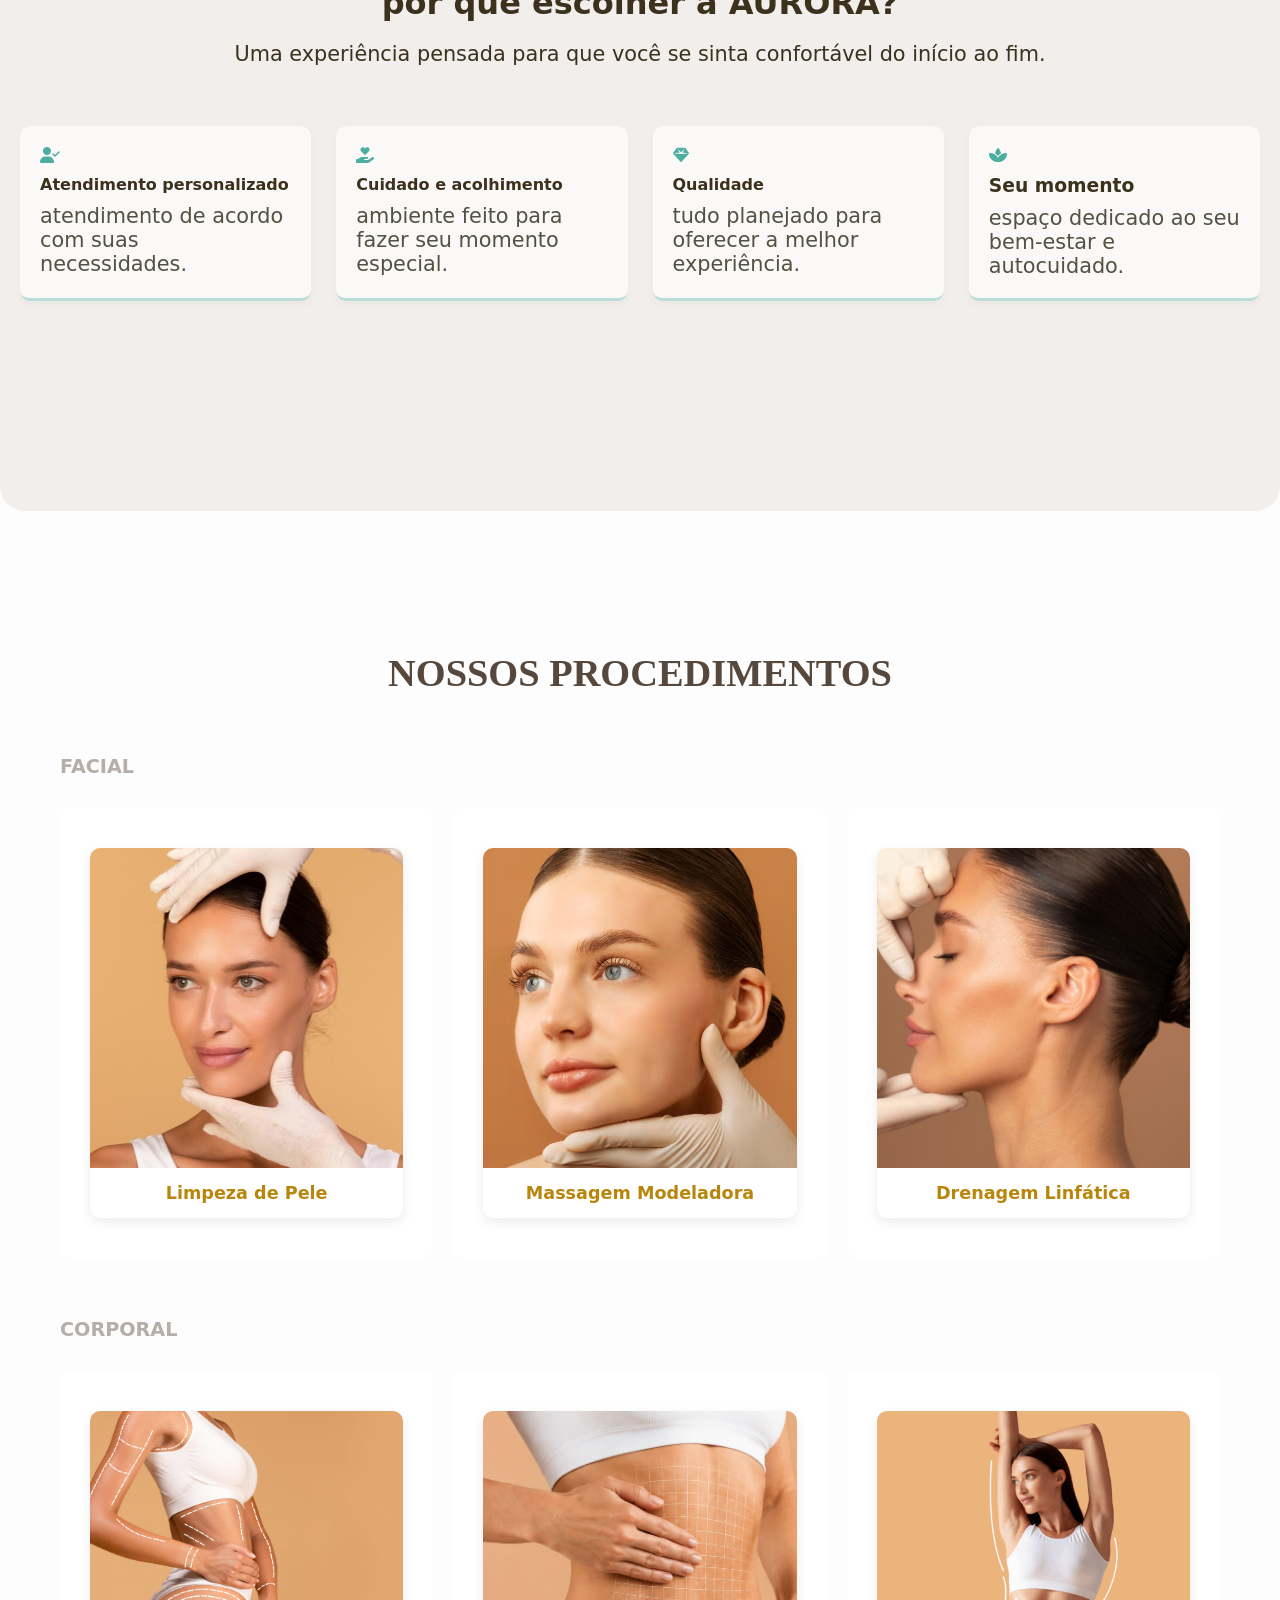
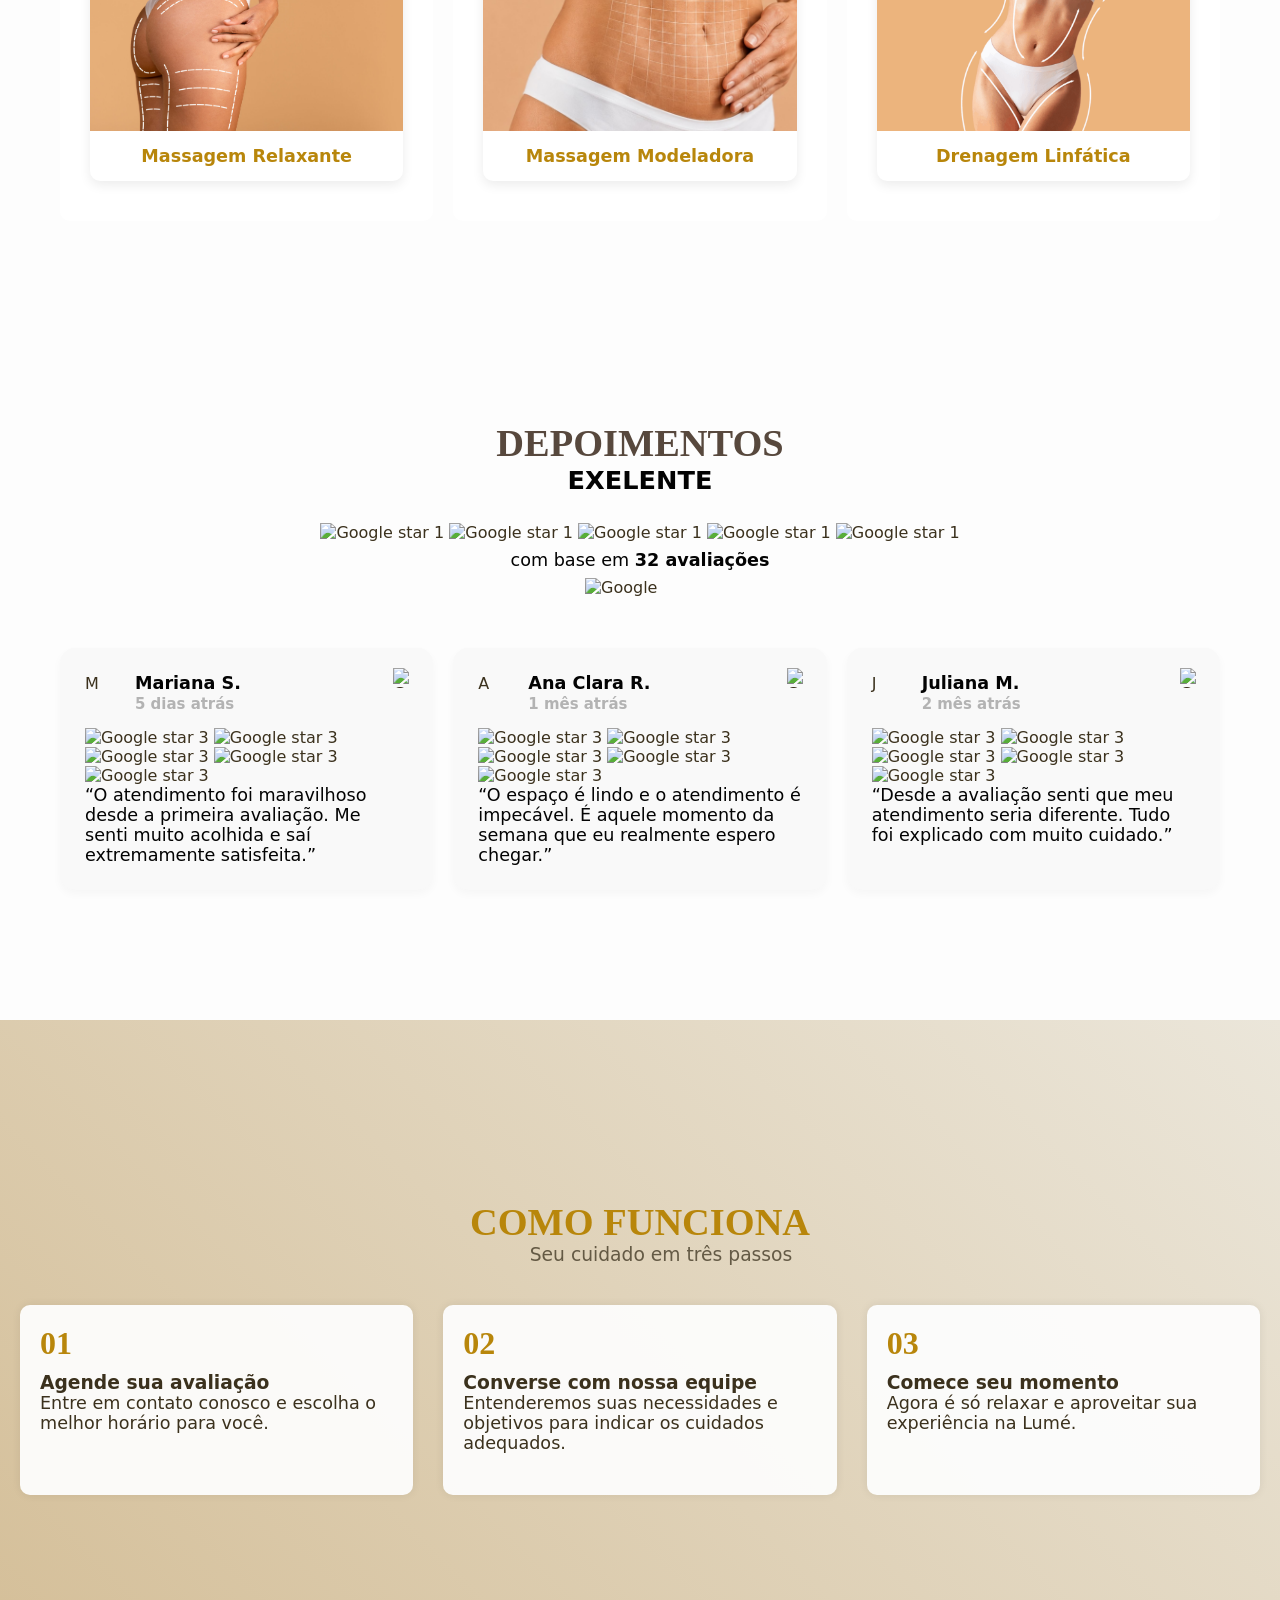
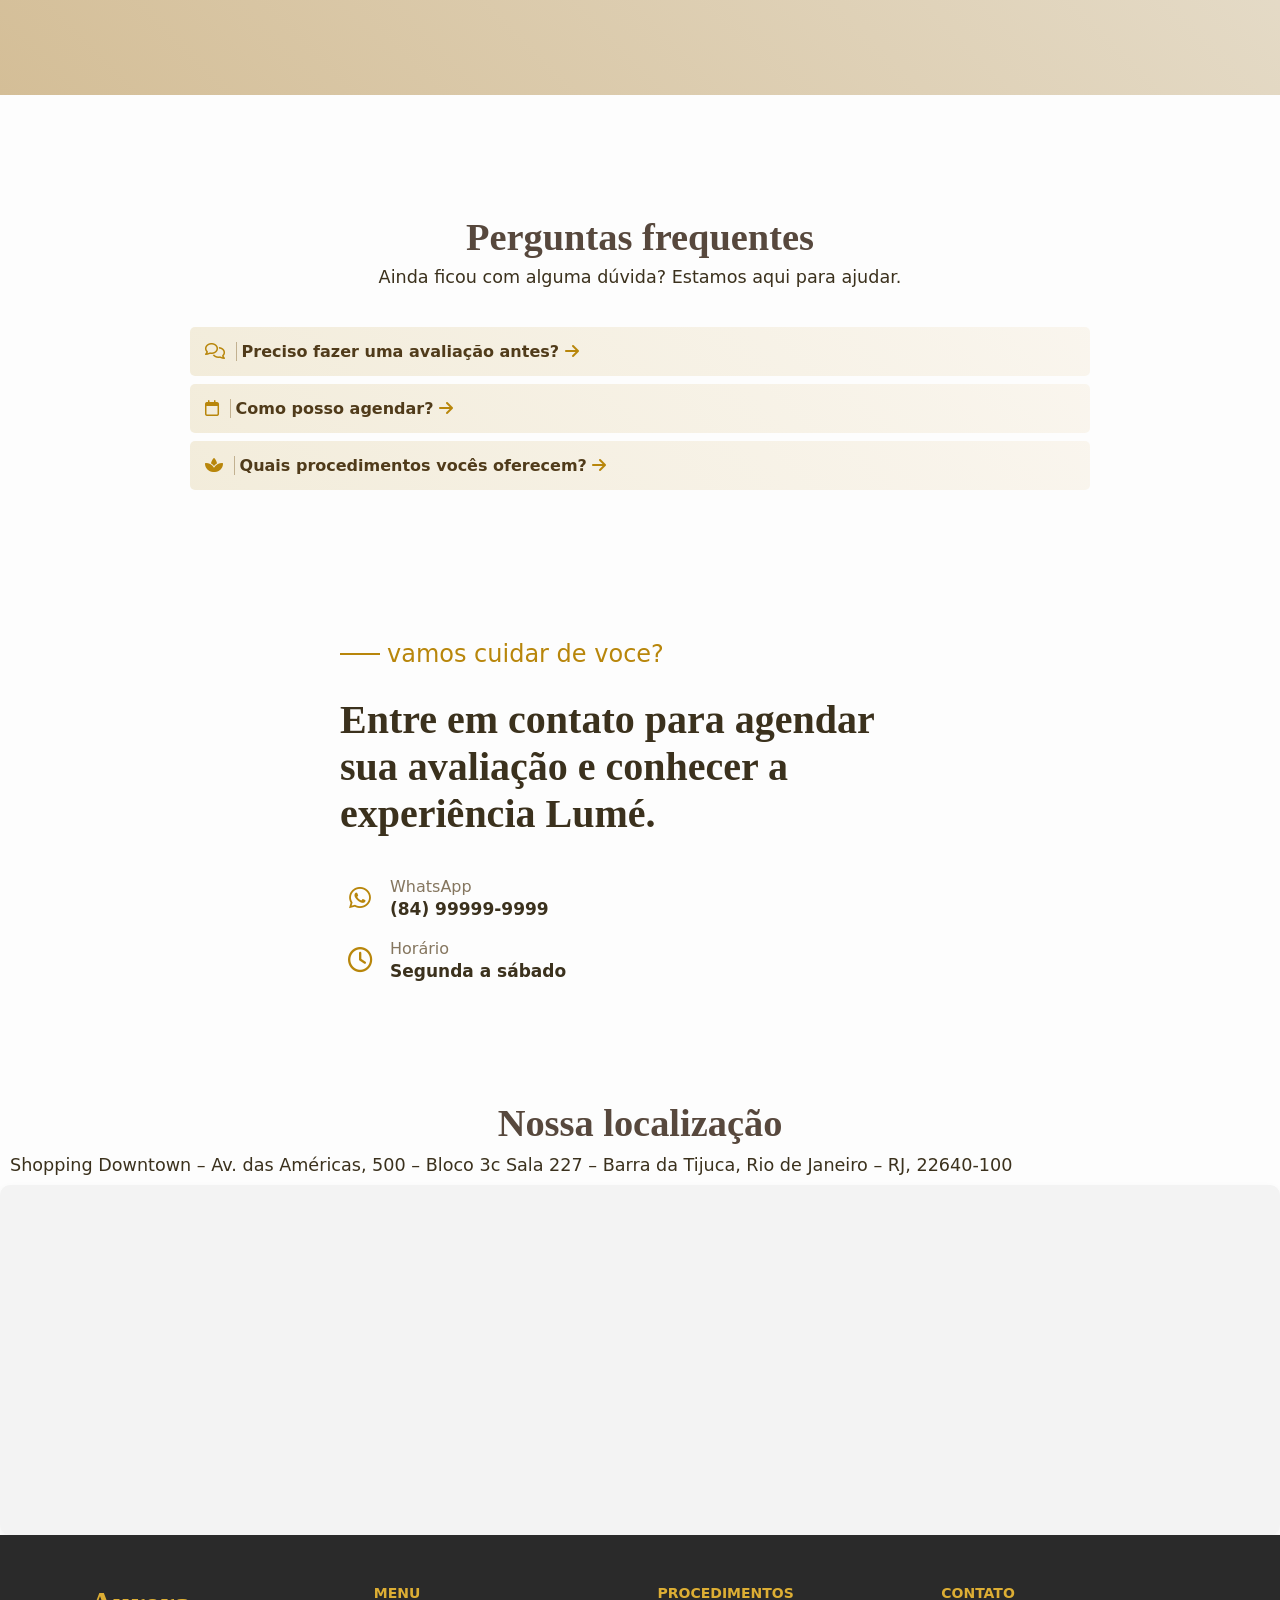
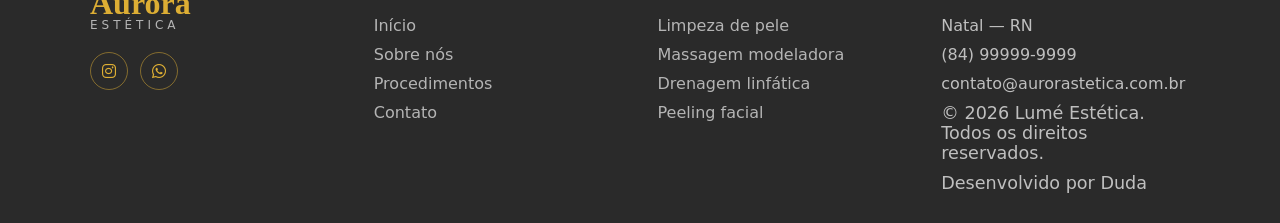
==== commit 5c56465a: "updates" ====
--- a/index.html
+++ b/index.html
@@ -226,7 +226,6 @@
         </section>
 
 
-        <!-- ================= PROCEDIMENTOS ================= -->
 
         <!-- ================= PROCEDIMENTOS ================= -->
 <section id="procedimentos">
@@ -248,32 +247,46 @@
 
                     <!-- Slide 1 -->
                     <article id="limpeza-facial" class="swiper-slide procedimentos-card">
-                        <div class="procedimentos-image">
+
+                        <div class="card-inner">
+
+                            <div class="procedimentos-image">
                             <img src="imagens/procedimento-facial.jpg" alt="Limpeza de pele">
                         </div>
                         <div class="procedimentos-content">
                             <h3>Limpeza de Pele</h3>
                         </div>
+
+                        </div>
+                        
                     </article>
 
                     <!-- Slide 2 -->
                     <article id="massagem" class="swiper-slide procedimentos-card">
-                        <div class="procedimentos-image">
-                            <img src="imagens/procedimento-facial2.jpg" alt="Massagem corporal">
-                        </div>
-                        <div class="procedimentos-content">
-                            <h3>Massagem Modeladora</h3>
-                        </div>
+
+                        <div class="card-inner">
+                            <div class="procedimentos-image">
+                                <img src="imagens/procedimento-facial2.jpg" alt="Massagem corporal">
+                            </div>
+                            <div class="procedimentos-content">
+                                <h3>Massagem Modeladora</h3>
+                            </div>
+                        </div>
+
                     </article>
 
                     <!-- Slide 3 -->
                     <article id="drenagem" class="swiper-slide procedimentos-card">
-                        <div class="procedimentos-image">
-                            <img src="imagens/procedimento-facial3.jpg" alt="Drenagem corporal">
-                        </div>
-                        <div class="procedimentos-content">
-                            <h3>Drenagem Linfática</h3>
-                        </div>
+
+                        <div class="card-inner">
+                            <div class="procedimentos-image">
+                                <img src="imagens/procedimento-facial3.jpg" alt="Drenagem corporal">
+                            </div>
+                            <div class="procedimentos-content">
+                                <h3>Drenagem Linfática</h3>
+                            </div>
+                        </div>
+
                     </article>
 
                 </div>
@@ -296,34 +309,46 @@
 
             <!-- Slide 1 -->
             <article id="corporal-1" class="swiper-slide procedimentos-card">
-                <div class="procedimentos-image">
-                    <img src="imagens/corporal1.jpeg" alt="Massagem relaxante">
-                </div>
-                <div class="procedimentos-content">
-                    <h3>Massagem Relaxante</h3>
-                </div>
+
+                <div class="card-inner">
+                    <div class="procedimentos-image">
+                        <img src="imagens/corporal1.jpeg" alt="Massagem relaxante">
+                    </div>
+                    <div class="procedimentos-content">
+                        <h3>Massagem Relaxante</h3>
+                    </div>
+                </div>
+
             </article>
 
             <!-- Slide 2 -->
             <article id="corporal-2" class="swiper-slide procedimentos-card">
-                <div class="procedimentos-image">
-                    <img src="imagens/corporal2.jpg" alt="Massagem Modeladora">
-                </div>
-                <div class="procedimentos-content">
-                    <h3>Massagem Modeladora</h3>
-                </div>
+
+                <div class="card-inner">
+                    <div class="procedimentos-image">
+                        <img src="imagens/corporal2.jpg" alt="Massagem Modeladora">
+                    </div>
+                    <div class="procedimentos-content">
+                        <h3>Massagem Modeladora</h3>
+                    </div>
+                </div>
+
+                
             </article>
 
             <!-- Slide 3 -->
             <article id="corporal-3" class="swiper-slide procedimentos-card">
-                <div class="procedimentos-image">
-                    <img src="imagens/corporal3.png" alt="Drenagem corporal">
-                </div>
-                <div class="procedimentos-content">
-                    <h3>Drenagem Linfática</h3>
-                </div>
+
+                <div class="card-inner">
+                    <div class="procedimentos-image">
+                        <img src="imagens/corporal3.png" alt="Drenagem corporal">
+                    </div>
+                    <div class="procedimentos-content">
+                        <h3>Drenagem Linfática</h3>
+                    </div>
+                </div>
+
             </article>
-
         </div>
     </div>
 
--- a/style.css
+++ b/style.css
@@ -202,7 +202,7 @@
 }
 
 .link:hover {
-    background-color: darkgoldenrod;
+    background-color: rgb(218, 163, 24);
 }
 
 .text-link {
@@ -299,11 +299,21 @@
     position: relative;
     width: 100%;
     margin-bottom: 40px;
+    
+}
+
+.swiper-slide {
+    width: 103%;
+   
+    padding: 40px 30px !important;
+    
 }
 
 .swiper {
     width: 100%;
     padding: 10px 5px;
+    overflow: visible;
+    
 }
 
 .previous-slide, .next-slide,
@@ -337,8 +347,22 @@
 .procedimentos-card {
     background: #ffffff;
     border-radius: 10px;
+    overflow: visible;
+    
+    transition: transform 0.3s ease, box-shadow 0.3s ease;
+}
+
+.card-inner {
+    background: #ffffff;
+    border-radius: 10px;
     overflow: hidden;
     box-shadow: 0 4px 12px rgba(0, 0, 0, 0.08);
+    transition: transform 0.3s ease, box-shadow 0.3s ease;
+}
+
+.card-inner:hover {
+    transform: scale(1.04);
+    box-shadow: 0 10px 25px rgba(0, 0, 0, 0.18);
 }
 
 .procedimentos-image img {
@@ -634,6 +658,9 @@
     margin: 3px 0 0;
     font-size: 17px;
     font-weight: bold;
+
+    text-decoration: none;
+    color: color: #503b1ab2;;
 }
 
 #localizacao p {
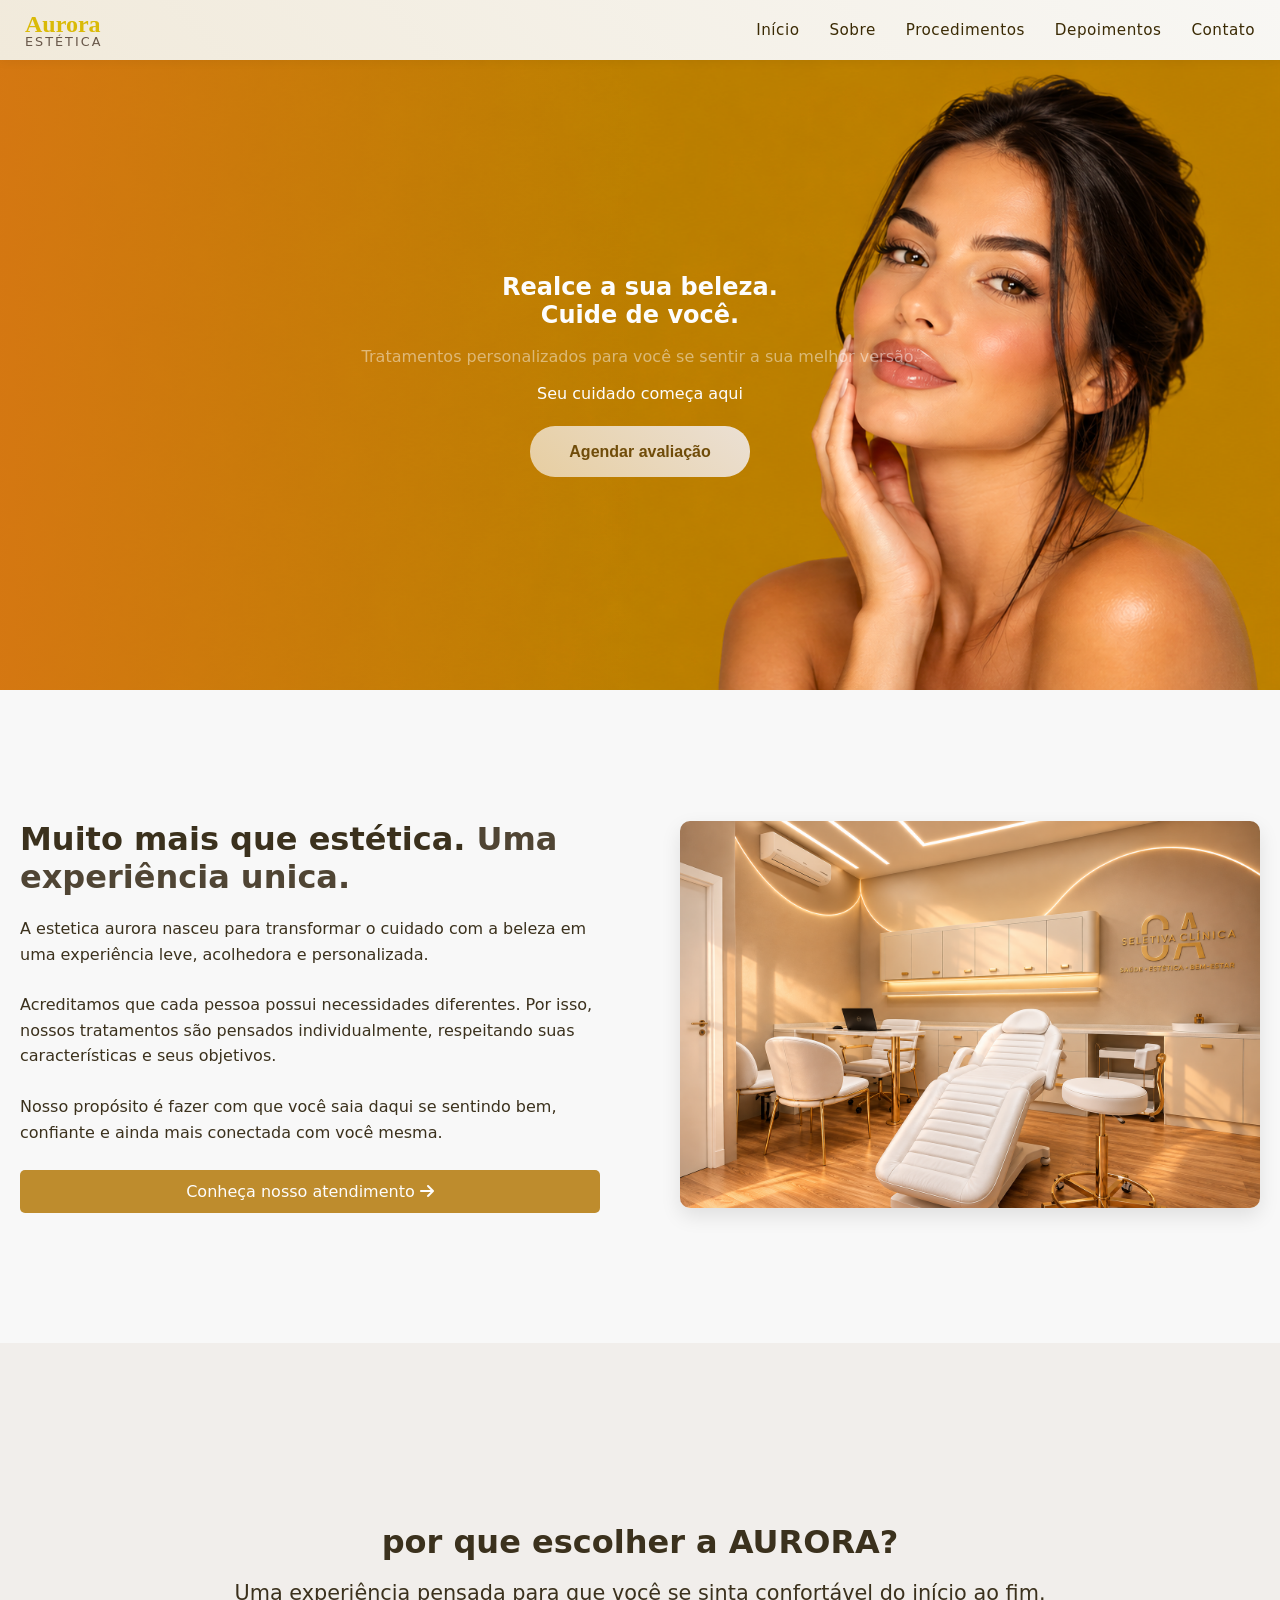
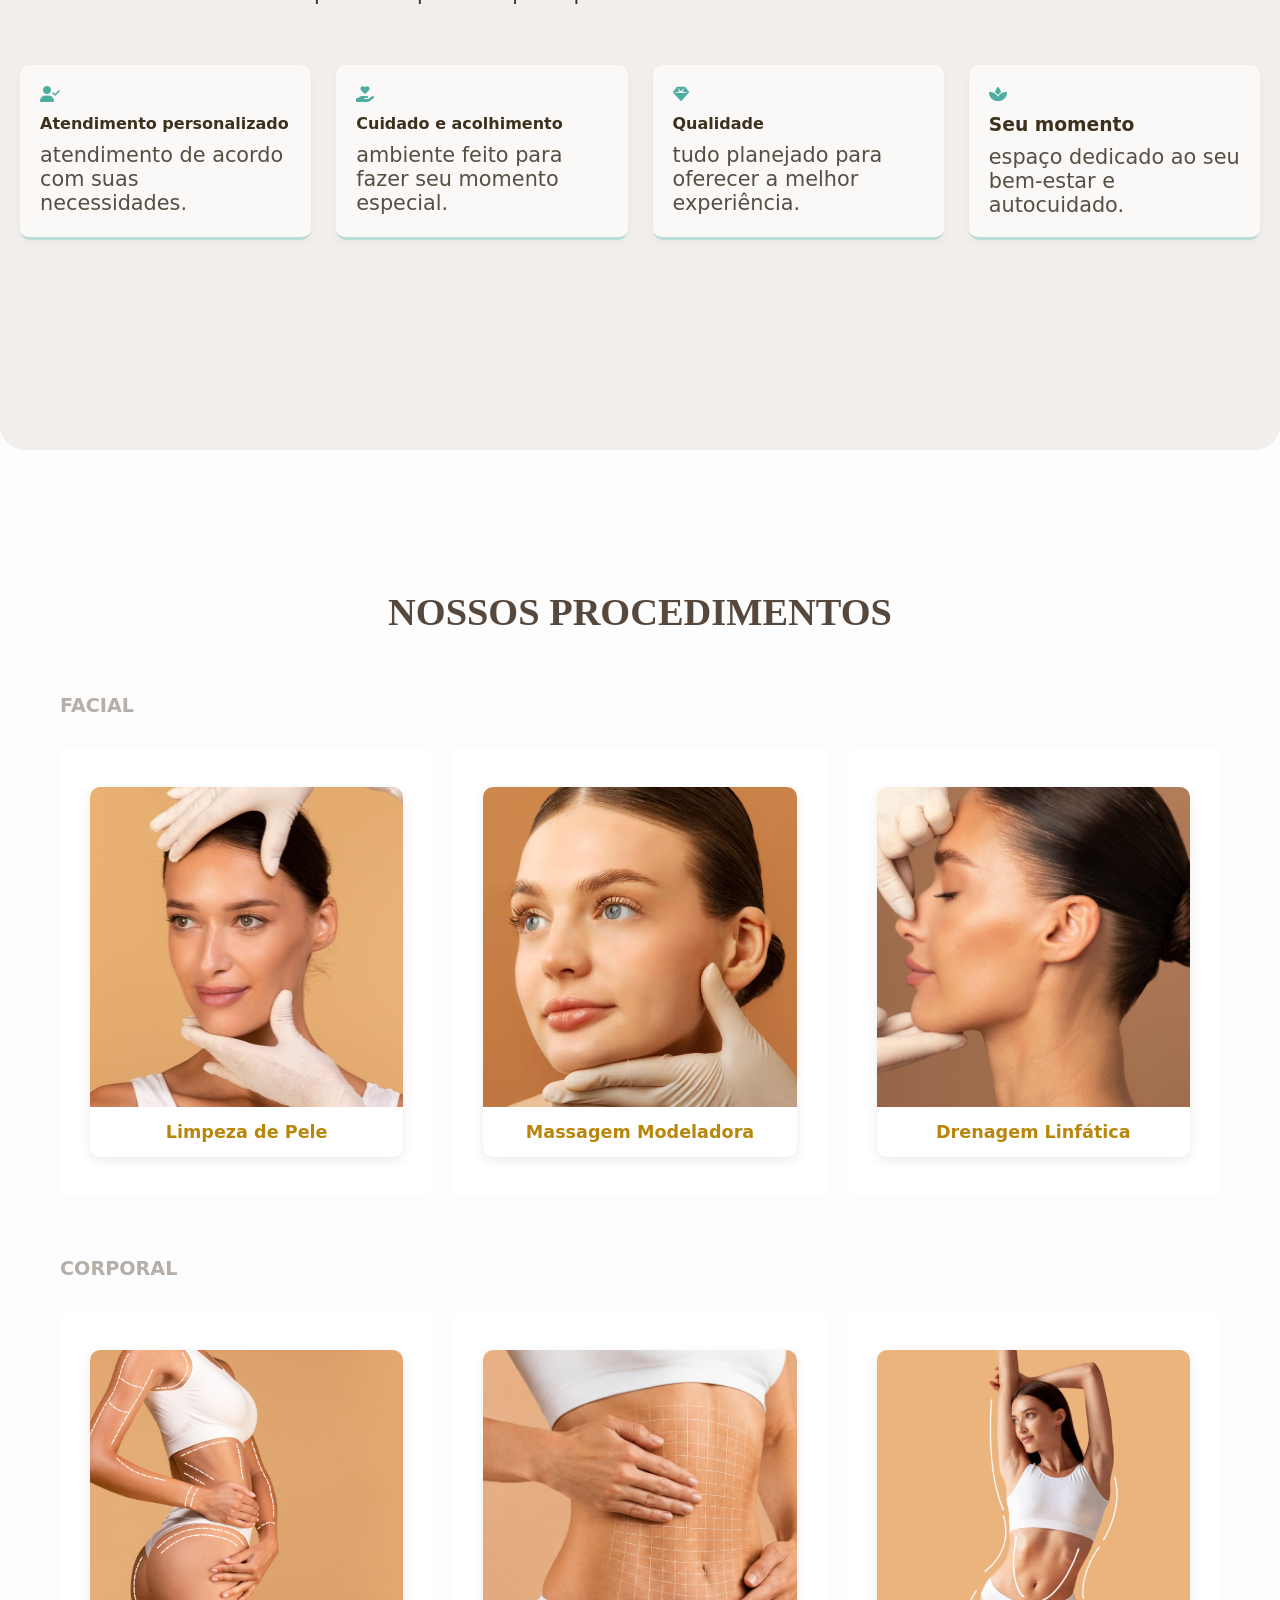
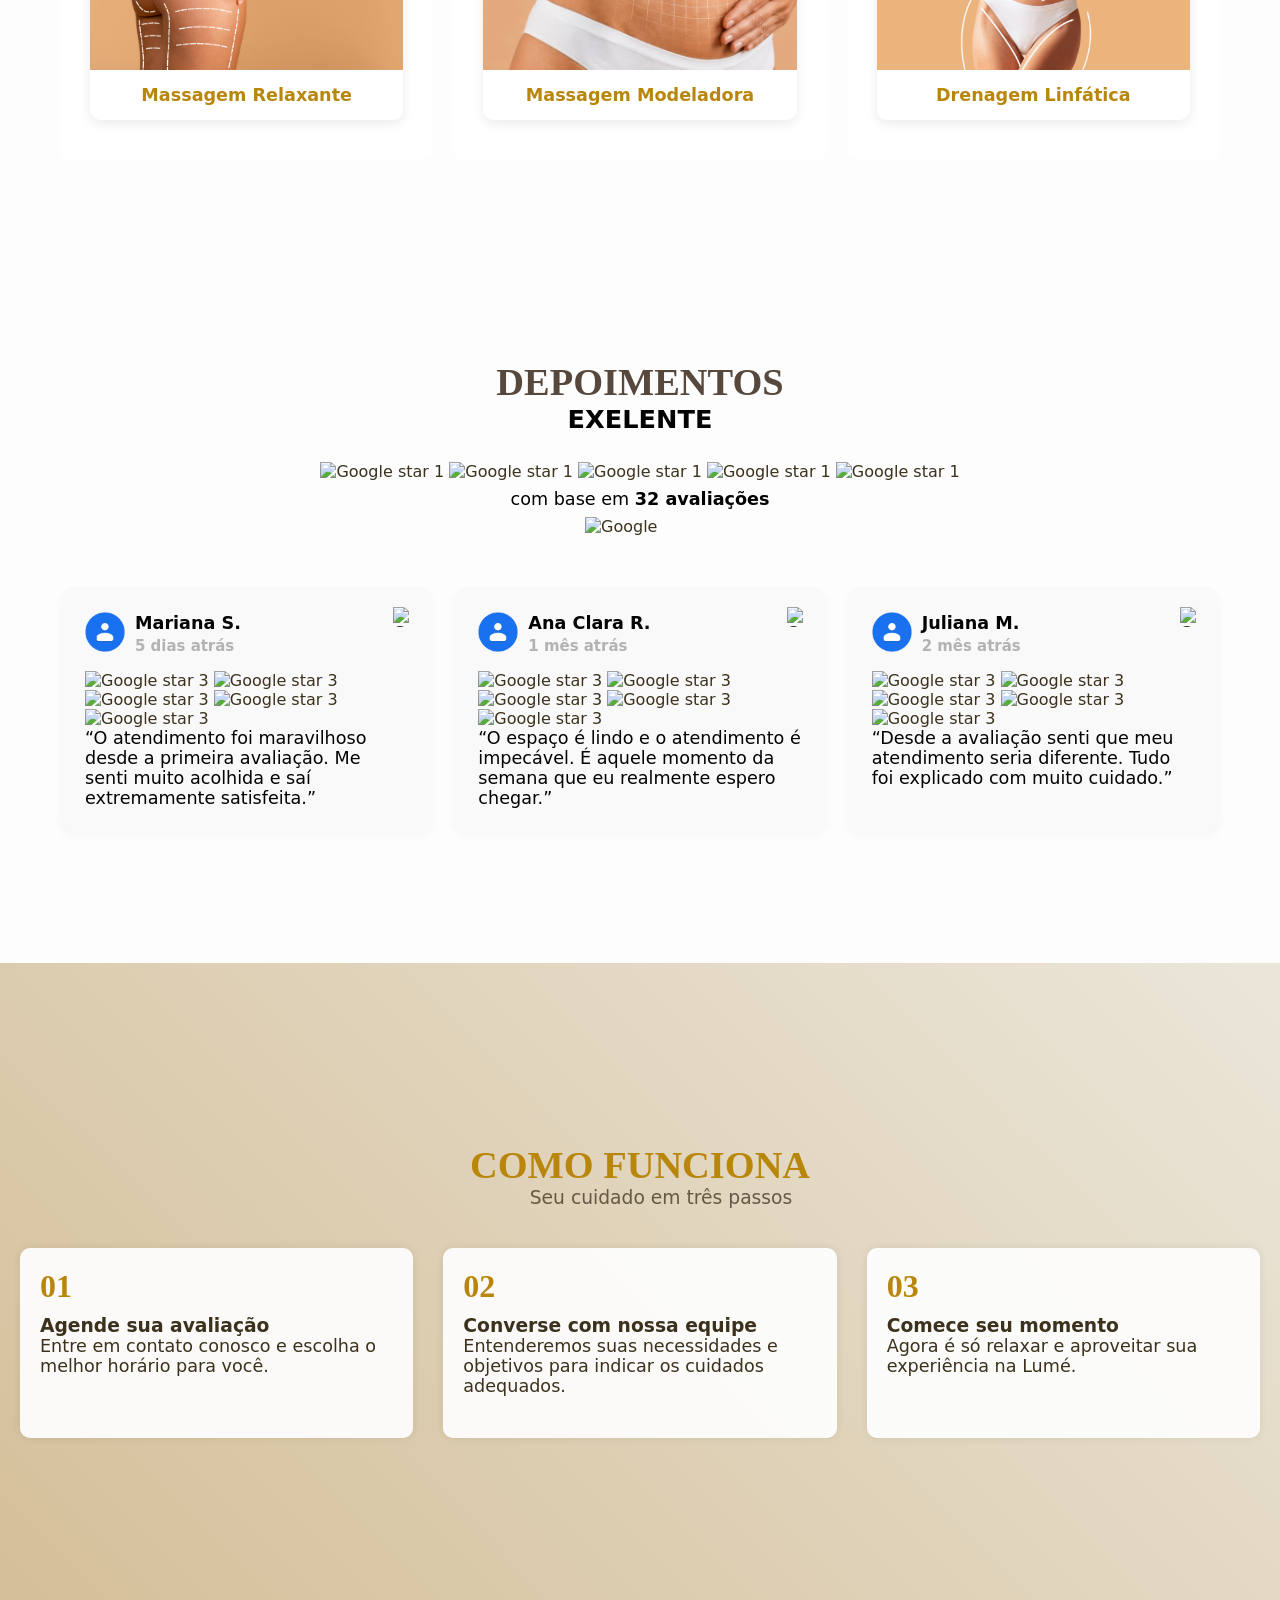
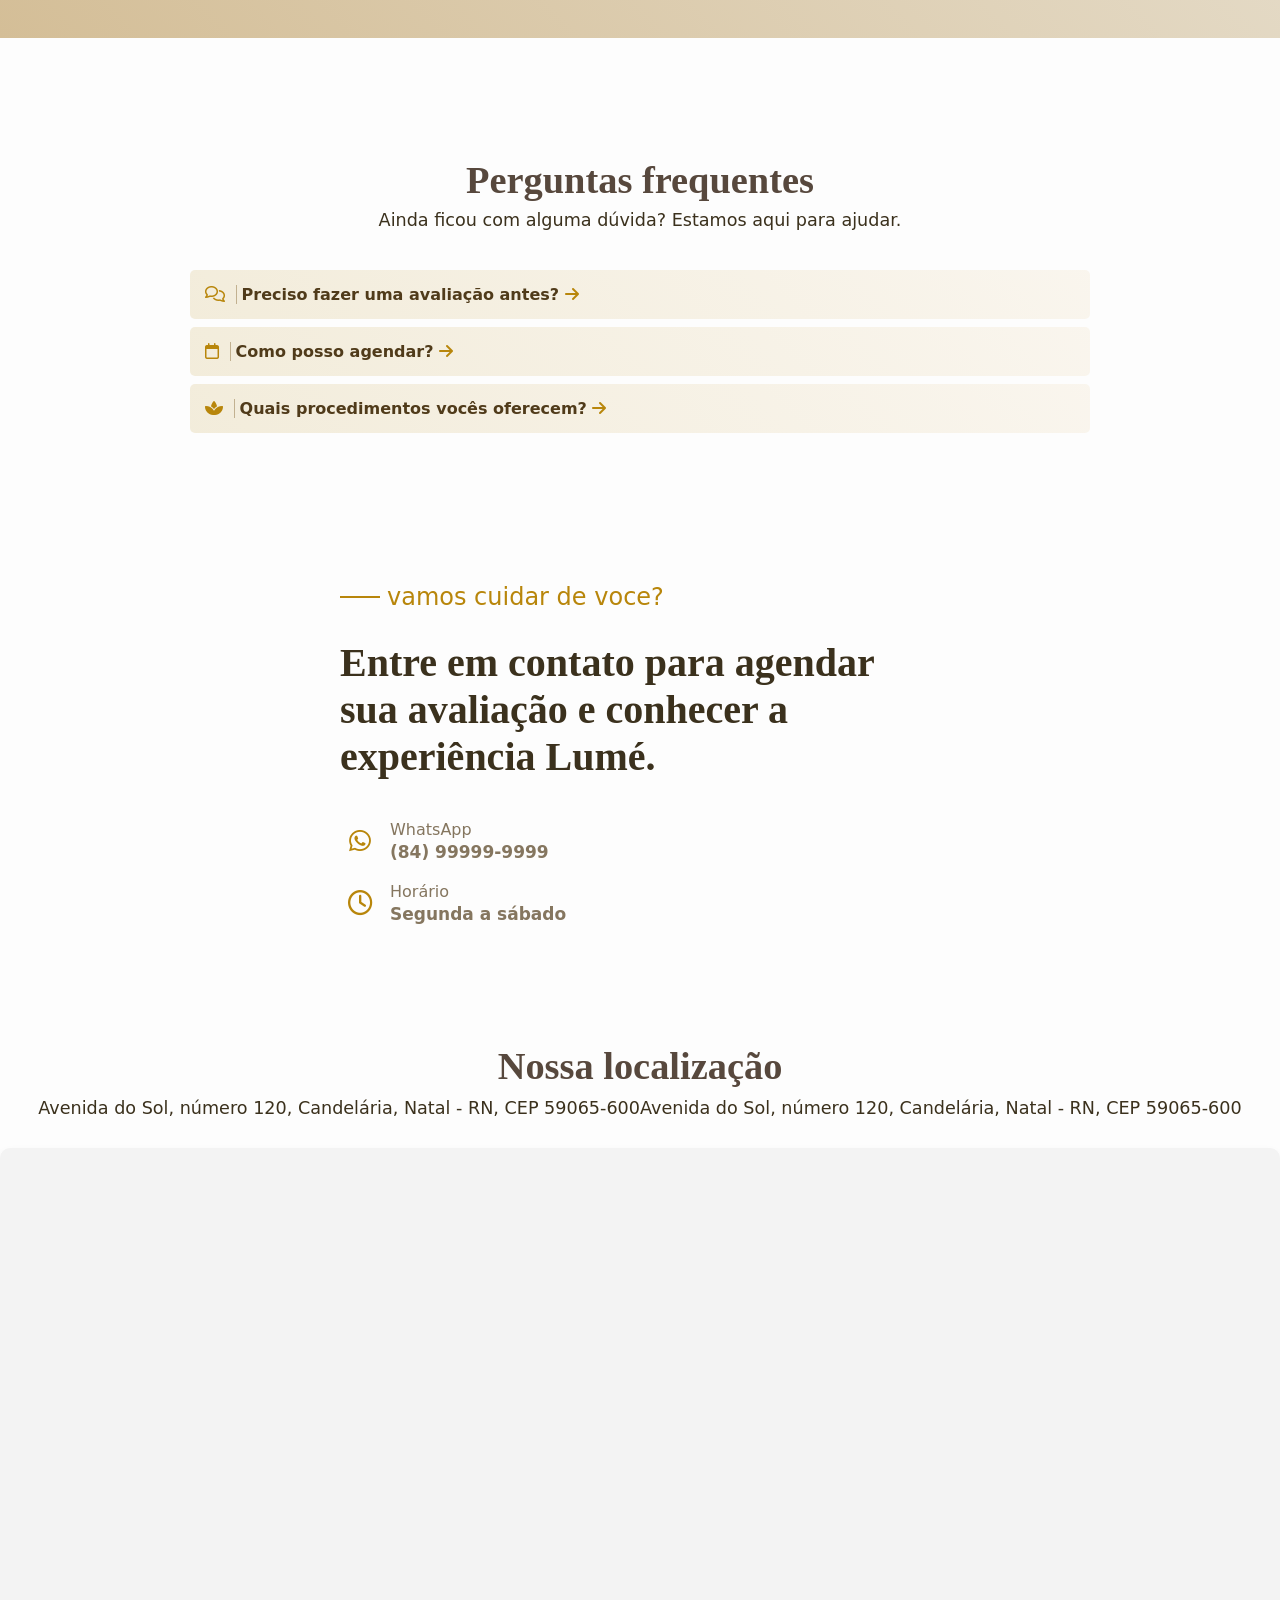
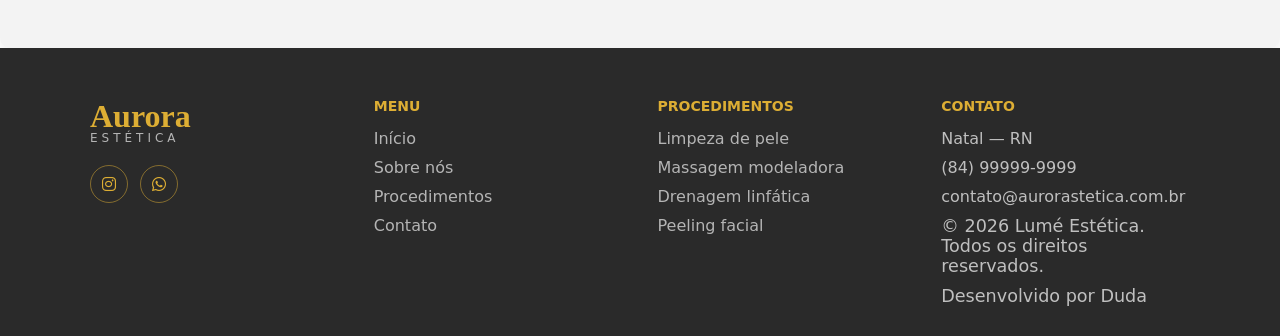
==== commit 93d09640: "update" ====
--- a/index.html
+++ b/index.html
@@ -8,7 +8,7 @@
     <meta name="description"
         content="Lumé Estética — cuidados personalizados para realçar sua beleza, autoestima e bem-estar.">
 
-    <title>Lumé Estética | Beleza, cuidado e autoestima</title>
+    <title>Modelo Clinica Estética | Beleza, cuidado e autoestima</title>
 
     <!-- Google Fonts -->
     <link rel="preconnect" href="https://fonts.googleapis.com">
@@ -135,7 +135,7 @@
                 <div class="img">
 
                     <img
-                    src="imagens/clinica.png"
+                    src="imagens/clinica2.png"
                     alt="clinica">
                 </div>
 
@@ -397,7 +397,7 @@
                     <div class="client">
 
                         <div class="client-avatar">
-                            M
+                            <img src="imagens/icone-account.webp" alt="acount-icone">
                         </div>
 
                         <div class="client-name">
@@ -438,7 +438,7 @@
                         <div class="client">
 
                             <div class="client-avatar">
-                                A
+                                <img src="imagens/icone-account.webp" alt="acount-icone">
                             </div>
 
                             <div class="client-name">
@@ -478,7 +478,7 @@
                         <div class="client">
 
                             <div class="client-avatar">
-                                J
+                                <img src="imagens/icone-account.webp" alt="acount-icone">
                             </div>
 
                             <div class="client-name">
@@ -716,7 +716,7 @@
                 Nossa localização
             </h2>
 
-            <p>Shopping Downtown – Av. das Américas, 500 – Bloco 3c Sala 227 – Barra da Tijuca, Rio de Janeiro – RJ, 22640-100</p>
+            <p>Avenida do Sol, número 120, Candelária, Natal - RN, CEP 59065-600Avenida do Sol, número 120, Candelária, Natal - RN, CEP 59065-600</p>
 
             <div id="map-box">
                 <iframe src="https://www.google.com/maps/embed?pb=!1m18!1m12!1m3!1d15876.389669036336!2d-35.22078935000003!3d-5.8418923!2m3!1f0!2f0!3f0!3m2!1i1024!2i768!4f13.1!3m3!1m2!1s0x7b25586aa1b911d%3A0x63b6f465fdfda645!2sCandel%C3%A1ria%2C%20Natal%20-%20RN!5e0!3m2!1spt-BR!2sbr!4v1790183150415!5m2!1spt-BR!2sbr" width="500" height="400" style="border:0;" allowfullscreen="" loading="lazy" referrerpolicy="strict-origin-when-cross-origin"></iframe>
--- a/style.css
+++ b/style.css
@@ -103,7 +103,7 @@
 /* ================= SEÇÃO INÍCIO (HERO) ================= */
 #inicio {
     margin-top: 60px;
-    background: linear-gradient(rgba(180, 97, 19, 0.788), transparent, transparent), url('imagens/banner2.png');
+    background: linear-gradient(rgba(219, 117, 22, 0.788), transparent, transparent), url('imagens/banner2.png');
     background-size: cover;
     background-position: bottom;
     min-height: 93vh;
@@ -120,36 +120,38 @@
     align-items: center;
     text-align: center;
     color: #fdfdfd;
-    padding: 40px 20px;
+    padding: 65px 20px;
     gap: 18px;
     max-width: 800px;
 }
 
 #inicio-text p {
     font-size: 1rem;
+    font-weight: 500;
     max-width: 600px;
-    line-height: 1.5;
+    line-height: 1.2;
 }
 
 .info {
-    color: rgba(255, 254, 254, 0.8);
+    font-weight: 400 !important;
+    color: rgba(255, 254, 254, 0.459);
 }
 
 #inicio-button {
-    margin-top: 10px;
+    margin-top: 5px;
     width: auto;
-    min-width: 200px;
+    min-width: 220px;
     border: none;
     border-radius: 25px;
     color: rgb(112, 76, 9);
     background: linear-gradient(40deg, rgba(233, 210, 169, 0.95), rgb(235, 224, 212));
-    padding: 12px 30px;
+    padding: 16px 30px;
     cursor: pointer;
     transition: all .3s ease;
 }
 
 #inicio-button p {
-    font-size: 1.1em;
+    font-size: 1.2em;
     font-weight: 600;
 }
 
@@ -166,7 +168,7 @@
 }
 
 #sobre-container {
-    max-width: 1100px;
+    max-width: 1300px;
     margin: 0 auto;
     display: grid;
     grid-template-columns: 1fr;
@@ -213,7 +215,7 @@
 
 #sobre img {
     width: 100%;
-    max-width: 450px;
+    max-width: 1300px;
     margin: 0 auto;
     border-radius: 10px;
     box-shadow: 0px 8px 20px rgba(0, 0, 0, 0.1);
@@ -432,6 +434,7 @@
     row-gap: 2px;
     align-items: center;
     margin-bottom: 15px;
+    
 }
 
 .client-name {
@@ -447,6 +450,12 @@
     .client-data p{
      color: rgba(131, 131, 131, 0.596) !important;
     }
+
+.client-avatar  {
+    width: 40px;
+    grid-row: 1 / 3;
+    place-self: center start;
+}
 
 /* ================= PASSO A PASSO (HOW) ================= */
 .how {
@@ -660,11 +669,15 @@
     font-weight: bold;
 
     text-decoration: none;
-    color: color: #503b1ab2;;
+    color: #503b1ab2;
 }
 
 #localizacao p {
     padding: 10px;
+    display: flex;
+    text-align: center;
+    justify-content: center;
+    margin-bottom: 20px;
 }
 
 #map-box {
@@ -798,7 +811,7 @@
     #inicio {
     
     align-items: center;
-    background: linear-gradient(to right,rgba(180, 97, 19, 0.582), transparent), url('imagens/banner2pc.png');
+    background: linear-gradient(to right,rgba(219, 117, 22, 0.788), transparent, transparent), url('imagens/banner2pc.png');
     background-position: right;
     background-size: cover;
     min-height: 70vh;
@@ -879,4 +892,10 @@
     font-size: 2.5em;
     
 }
+
+#map-box {
+    
+    height: 500px;
+    
+}
 }
